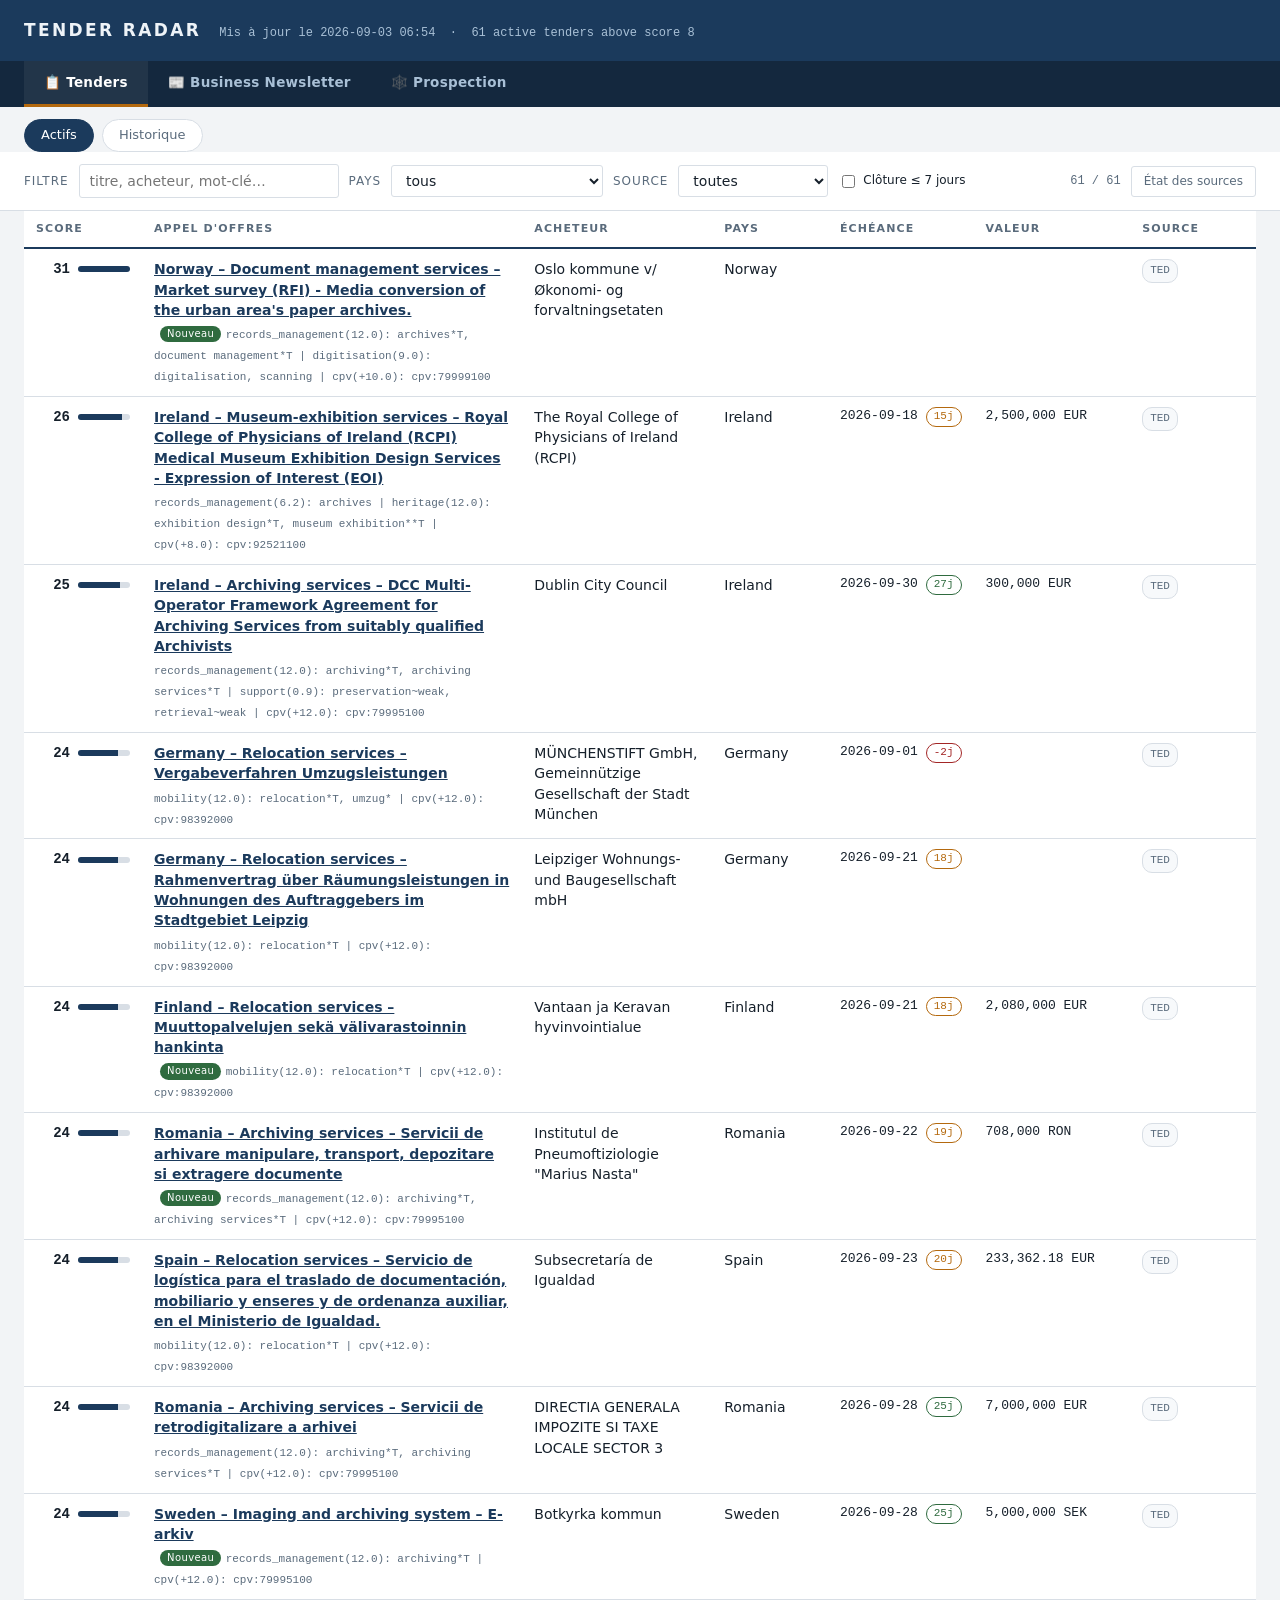
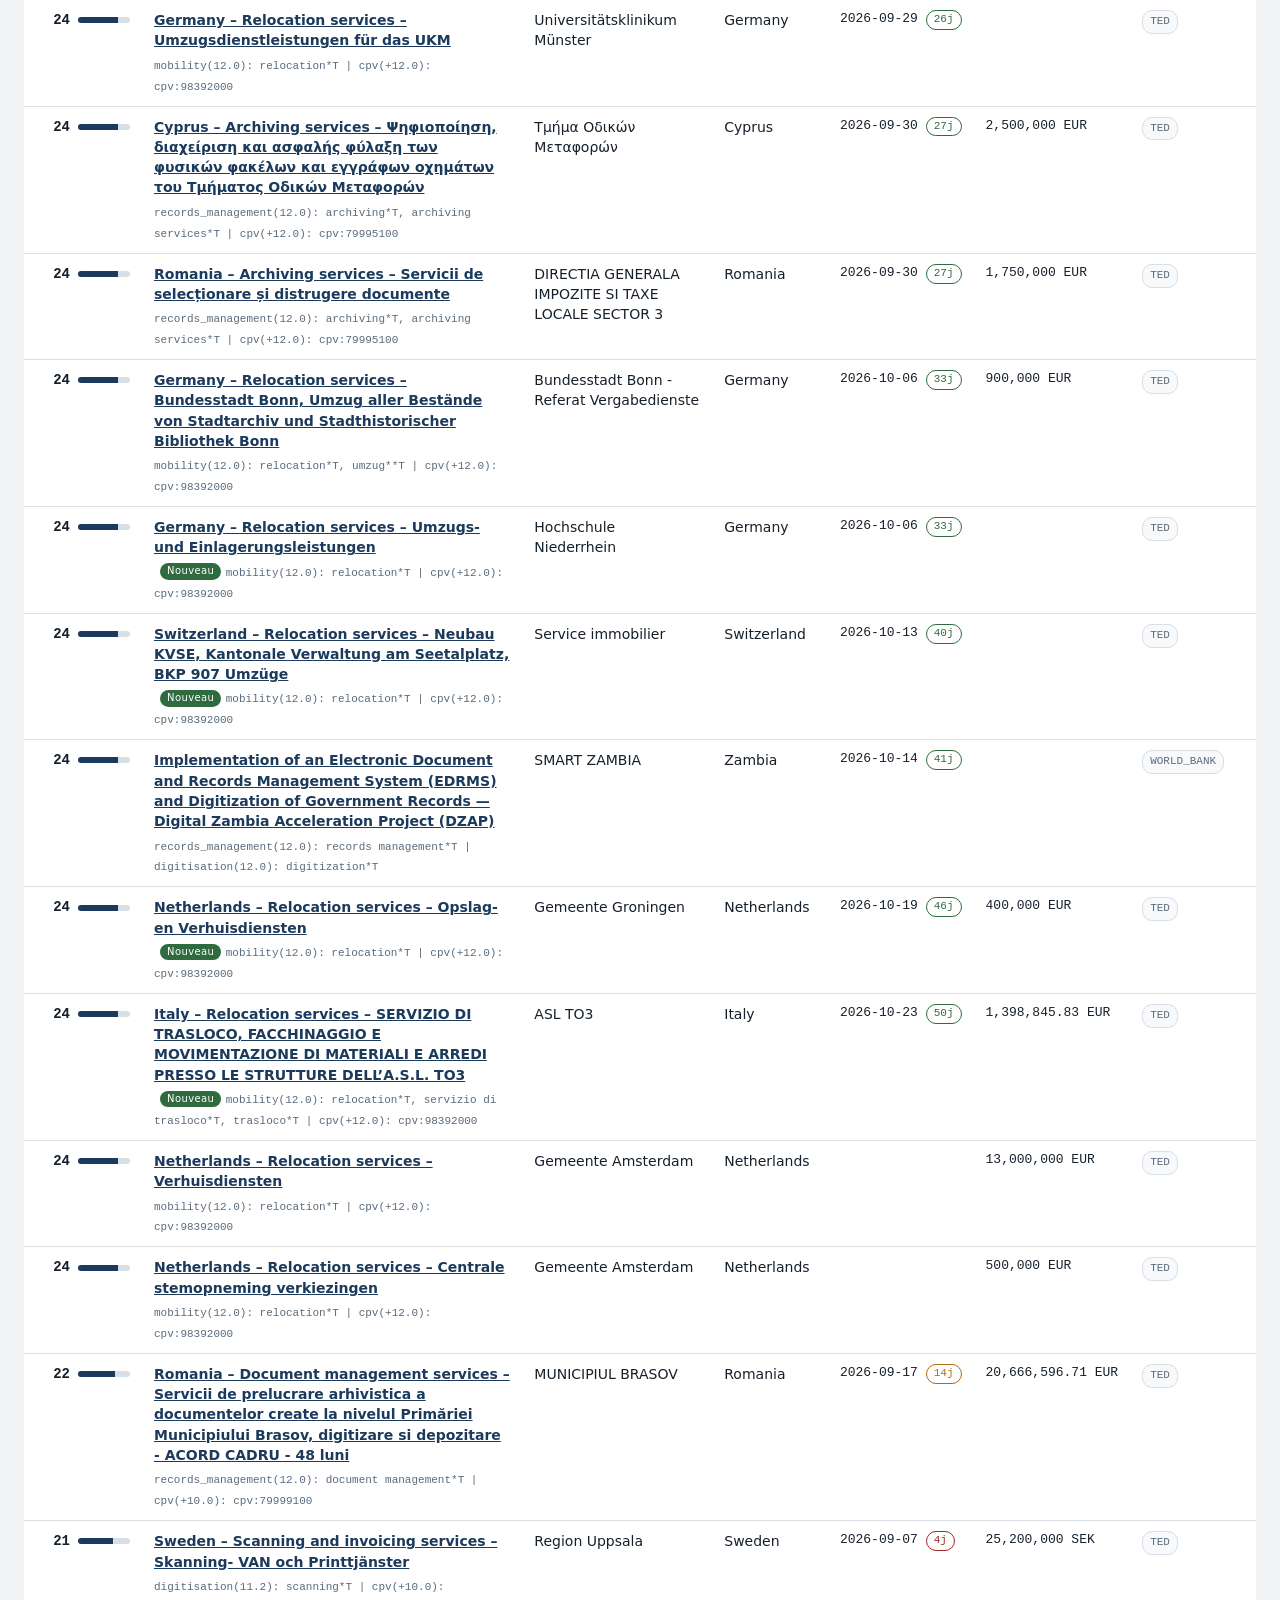
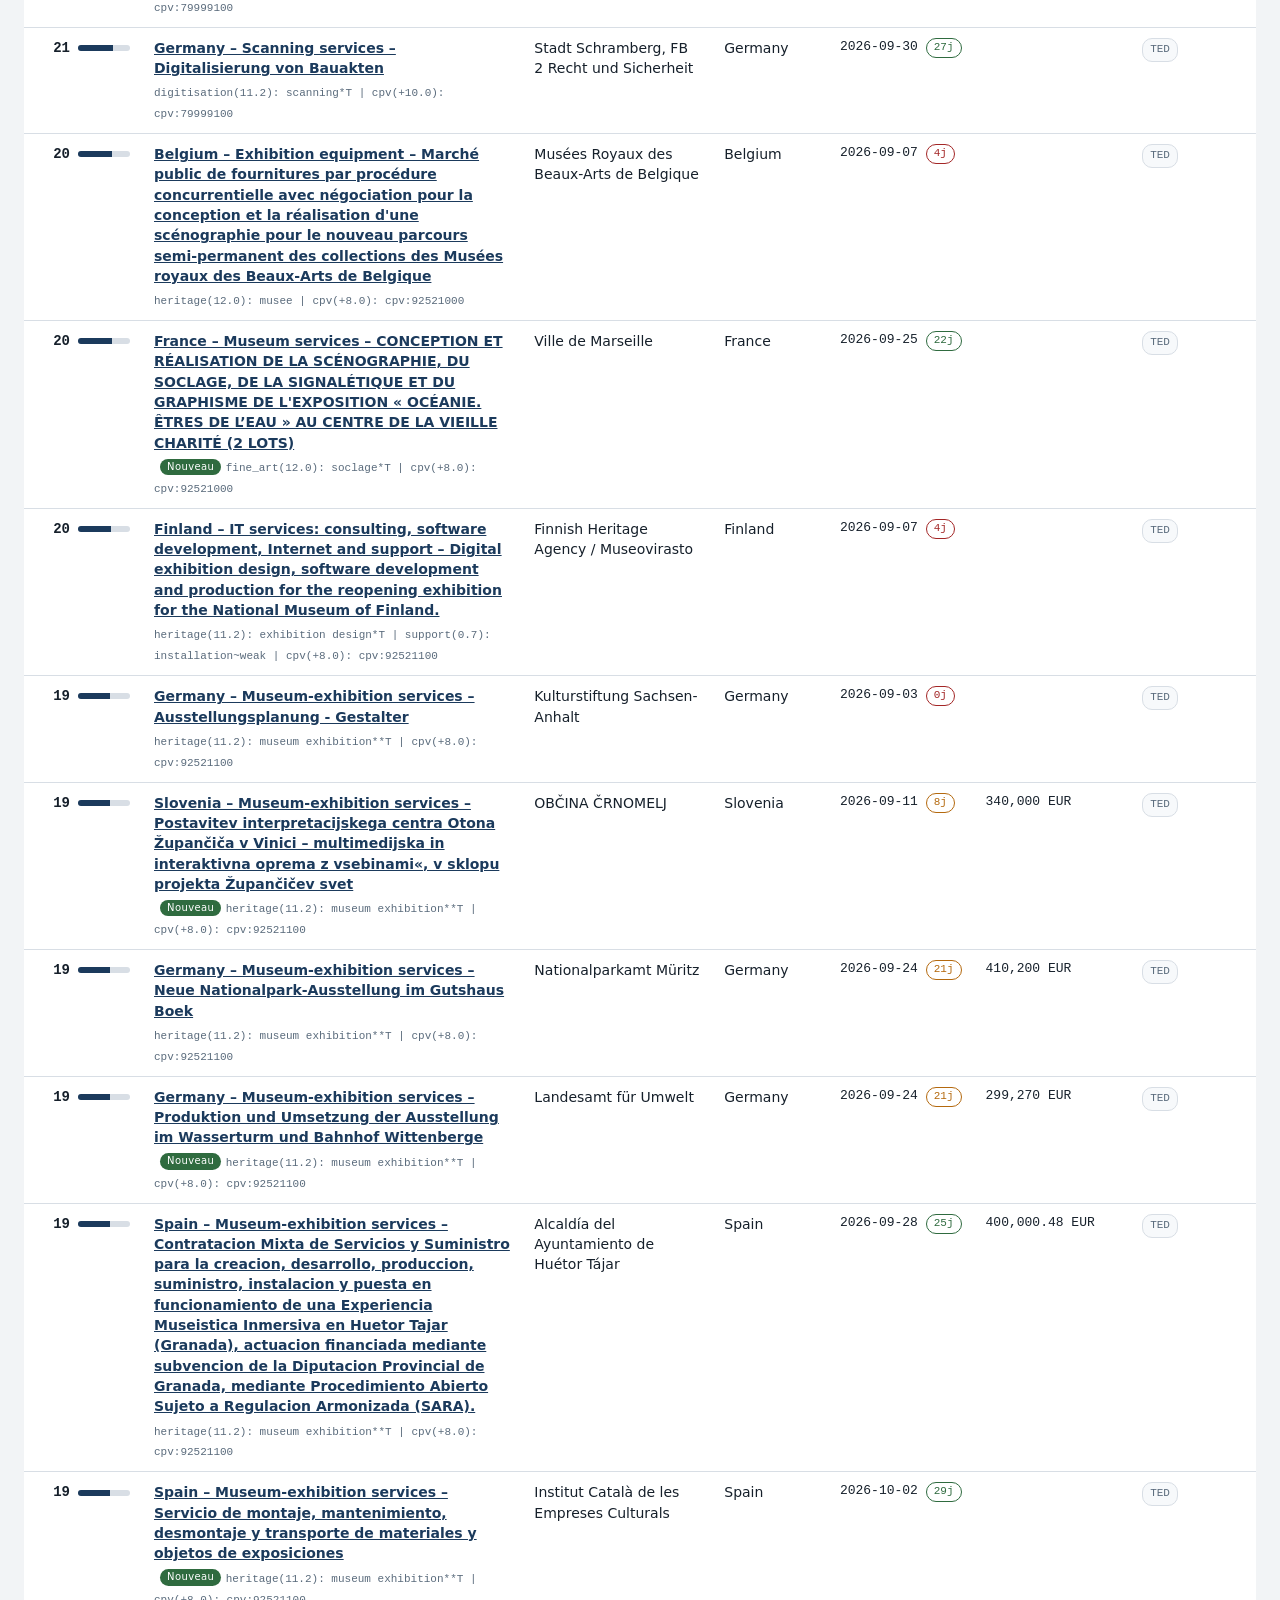
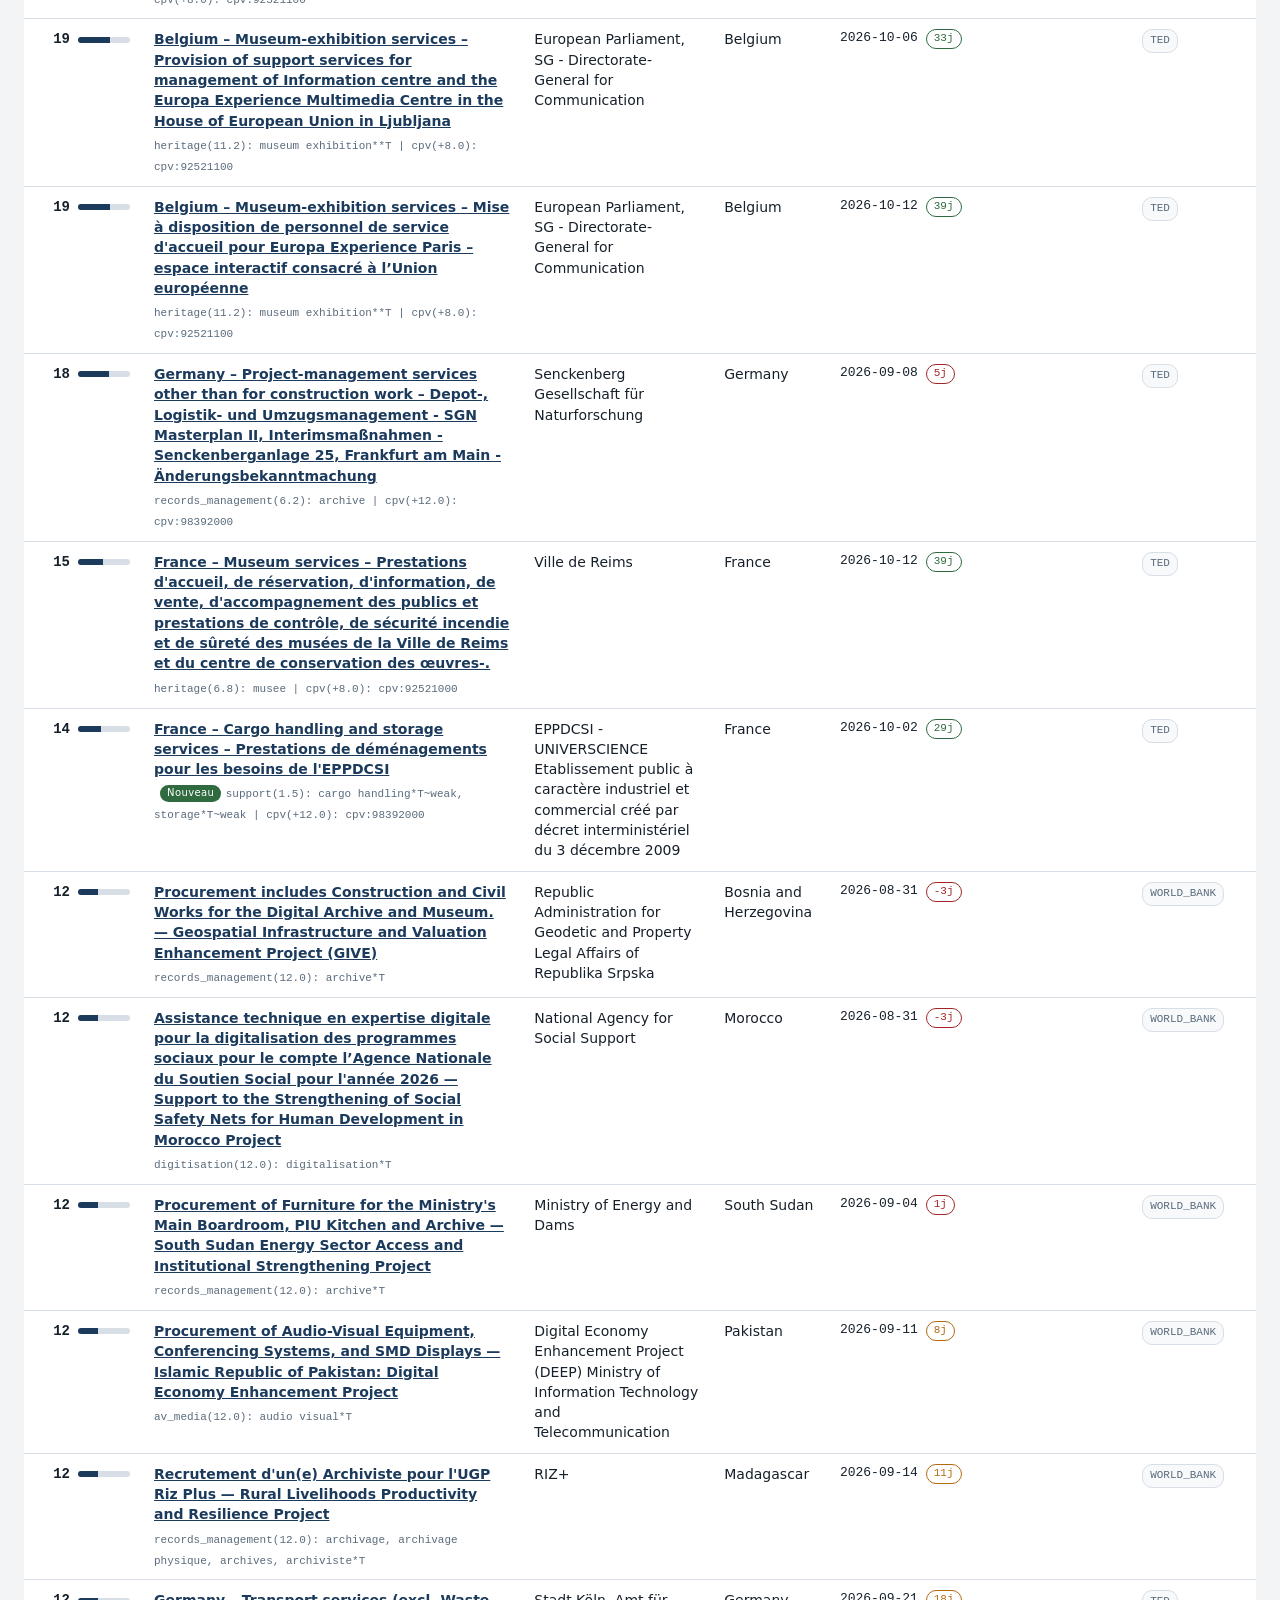
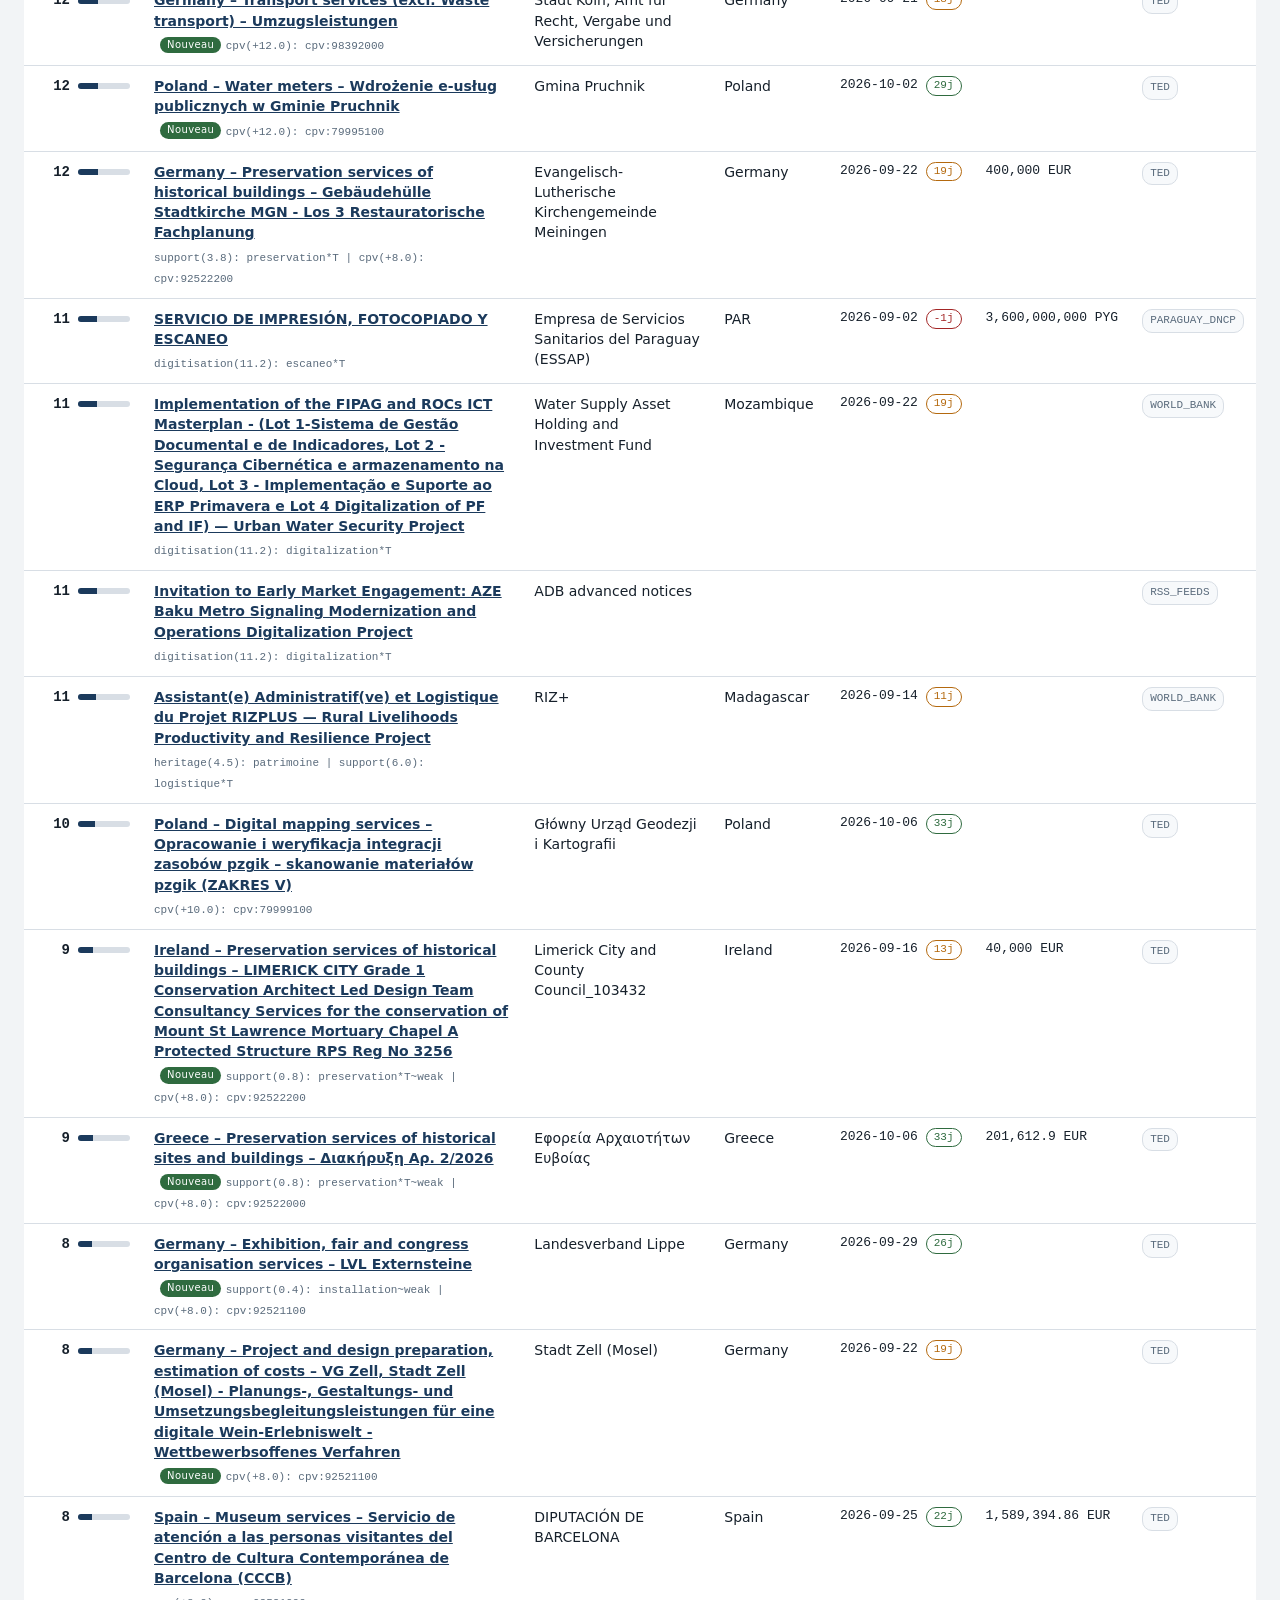
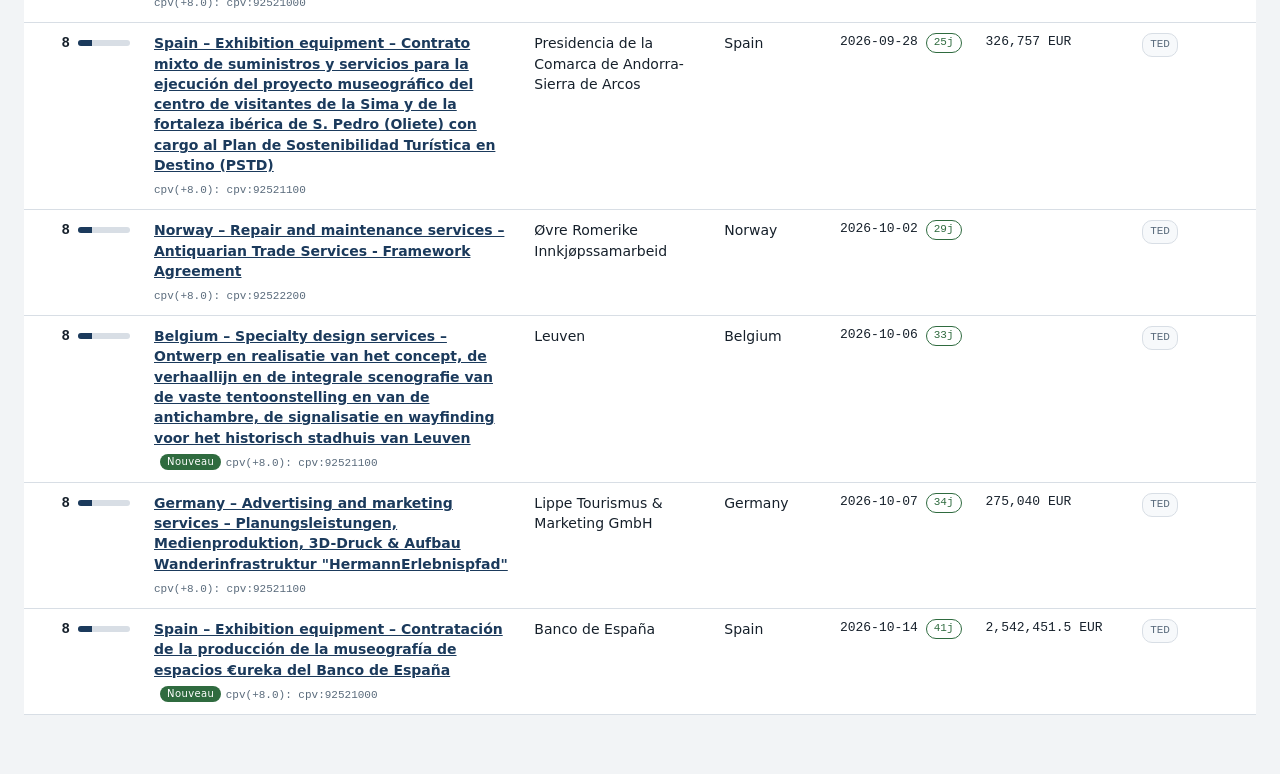
==== site/index.html @ 03d63551 "Ajout" ====
<!doctype html>
<html lang="fr">
<head>
<meta charset="utf-8">
<meta name="viewport" content="width=device-width, initial-scale=1">
<title>Tender Radar</title>
<link rel="stylesheet" href="style.css">
</head>
<body>
<header>
  <h1>Tender Radar</h1>
  <span class="meta">Mis à jour le <span id="generated"></span> &nbsp;·&nbsp; <span id="scope"></span></span>
</header>
<nav class="site-tabs">
  <a href="index.html" class="active">📋 Tenders</a>
  <a href="newsletter.html">📰 Business Newsletter</a>
  <a href="prospection.html">🕸️ Prospection</a>
</nav>

<nav class="sub-tabs">
  <button id="subtab-active" class="on" onclick="showSubtab('active')">Actifs</button>
  <button id="subtab-history" onclick="showSubtab('history')">Historique</button>
</nav>

<div id="renewal-alert" class="renewal-alert" style="display:none"></div>

<div id="active-toolbar" class="toolbar">
  <label for="q">Filtre</label>
  <input id="q" type="search" placeholder="titre, acheteur, mot-clé…" autocomplete="off">
  <label for="country">Pays</label>
  <select id="country"><option value="">tous</option></select>
  <label for="src">Source</label>
  <select id="src"><option value="">toutes</option></select>
  <label class="check"><input type="checkbox" id="urgent-only"> Clôture ≤ 7 jours</label>
  <span class="count" id="count"></span>
  <button id="health-toggle" type="button">État des sources</button>
</div>

<div id="health-panel" class="health-panel" style="display:none">
  <table>
    <thead><tr><th>Source</th><th>Dernier passage</th><th>Statut</th><th>AO actifs</th></tr></thead>
    <tbody id="health-tbody"></tbody>
  </table>
</div>

<main id="view-active">
  <table>
    <thead>
      <tr>
        <th data-key="score">Score</th>
        <th data-key="title">Appel d'offres</th>
        <th data-key="buyer" class="hide-sm">Acheteur</th>
        <th data-key="country_name">Pays</th>
        <th data-key="deadline">Échéance</th>
        <th data-key="value" class="hide-sm">Valeur</th>
        <th data-key="source" class="hide-sm">Source</th>
      </tr>
    </thead>
    <tbody id="tbody"></tbody>
  </table>
  <p class="empty" id="empty" style="display:none">Aucun appel d'offres pour ce filtre.</p>
</main>

<main id="view-history" style="display:none">
  <p class="nl-sub" style="padding:14px 24px 0">Appels d'offres dont la date limite est passée. La section
  "renouvellement à prévoir" ci-dessus liste ceux dont la durée de contrat annoncée se termine dans les
  6 prochains mois — le marché reviendra probablement en jeu à ce moment-là.</p>
  <table>
    <thead>
      <tr>
        <th>Score</th>
        <th>Appel d'offres</th>
        <th>Acheteur</th>
        <th>Pays</th>
        <th>Échéance dépassée le</th>
        <th>Fin de contrat estimée</th>
        <th>Source</th>
      </tr>
    </thead>
    <tbody id="history-tbody"></tbody>
  </table>
  <p class="empty" id="history-empty" style="display:none">Aucun historique pour l'instant.</p>
</main>

<footer>
  Généré automatiquement chaque jour par le pipeline tender-radar. Filtrez par pays
  ci-dessus, ou cliquez sur l'entête d'une colonne pour trier. Aucun compte requis —
  le lien de cette page suffit.
</footer>

<script src="app.js"></script>
</body>
</html>
---- site/style.css ----
:root {
  --paper: #f2f4f6;
  --card: #ffffff;
  --ink: #16202b;
  --ink-soft: #5a6b7c;
  --rule: #d8dee5;
  --navy: #1b3a5c;
  --amber: #b4690e;
  --red: #a32626;
  --green: #2f6b3f;
  --mono: ui-monospace, "SF Mono", "Cascadia Mono", Menlo, Consolas, monospace;
  --sans: ui-sans-serif, system-ui, "Segoe UI", Inter, Helvetica, Arial, sans-serif;
}
* { box-sizing: border-box; }
body {
  margin: 0; background: var(--paper); color: var(--ink);
  font-family: var(--sans); font-size: 14px; line-height: 1.45;
}
header {
  background: var(--navy); color: #eef3f8; padding: 18px 24px;
  display: flex; flex-wrap: wrap; gap: 18px; align-items: baseline;
}
header h1 { margin: 0; font-size: 17px; letter-spacing: .14em; text-transform: uppercase; font-weight: 600; }
header .meta { font-family: var(--mono); font-size: 12px; color: #a9c0d6; }

nav.site-tabs {
  display: flex; gap: 0; background: #14283e; padding: 0 24px;
}
nav.site-tabs a {
  color: #a9c0d6; text-decoration: none; font-size: 13.5px; font-weight: 600;
  padding: 12px 20px; border-bottom: 3px solid transparent; letter-spacing: .02em;
}
nav.site-tabs a:hover { color: #fff; background: rgba(255,255,255,.04); }
nav.site-tabs a.active { color: #fff; border-bottom-color: var(--amber); background: rgba(255,255,255,.06); }

nav.sub-tabs { display: flex; gap: 8px; padding: 12px 24px 0; background: var(--paper); }
nav.sub-tabs button {
  font: inherit; font-size: 13px; padding: 6px 16px; border-radius: 20px;
  border: 1px solid var(--rule); background: #fff; color: var(--ink-soft); cursor: pointer;
}
nav.sub-tabs button.on { background: var(--navy); border-color: var(--navy); color: #fff; }

.renewal-alert {
  margin: 12px 24px 0; padding: 12px 16px; border-left: 3px solid var(--amber);
  background: #fbf3e7; border-radius: 4px; font-size: 13px; color: var(--ink);
}
.renewal-alert ul { margin: 8px 0 0 18px; }
.renewal-alert li { margin-bottom: 3px; }

nav.branches { display: none; }

.toolbar {
  display: flex; flex-wrap: wrap; gap: 10px; align-items: center;
  padding: 12px 24px; background: var(--card); border-bottom: 1px solid var(--rule);
  position: sticky; top: 0; z-index: 5;
}
.toolbar input, .toolbar select {
  font: inherit; padding: 6px 10px; border: 1px solid var(--rule);
  border-radius: 3px; background: #fff; color: var(--ink);
}
.toolbar input[type=search] { min-width: 260px; }
.toolbar label { font-size: 12px; color: var(--ink-soft); text-transform: uppercase; letter-spacing: .08em; }
.count { margin-left: auto; font-family: var(--mono); font-size: 12px; color: var(--ink-soft); }

.toolbar label.check { display: flex; align-items: center; gap: 5px; cursor: pointer; text-transform: none; letter-spacing: normal; color: var(--ink); }
#health-toggle {
  font: inherit; font-size: 12px; padding: 6px 12px; border: 1px solid var(--rule);
  border-radius: 3px; background: #fff; color: var(--ink-soft); cursor: pointer;
}
#health-toggle:hover { background: #f7f9fb; }
.health-panel { padding: 0 24px 12px; background: var(--card); border-bottom: 1px solid var(--rule); }
.health-panel table { font-size: 12px; }
.health-panel th { position: static; }
.new-badge {
  display: inline-block; margin-left: 6px; padding: 1px 7px; border-radius: 9px;
  background: var(--green); color: #fff; font-size: 10px; font-family: var(--sans);
  letter-spacing: .04em; vertical-align: middle;
}
main { padding: 0 24px 48px; }
table { width: 100%; border-collapse: collapse; background: var(--card); }
thead th {
  text-align: left; font-size: 11px; letter-spacing: .1em; text-transform: uppercase;
  color: var(--ink-soft); font-weight: 600; padding: 10px 12px;
  border-bottom: 2px solid var(--navy); position: sticky; top: 53px; background: var(--card);
  cursor: pointer; white-space: nowrap;
}
tbody td { padding: 10px 12px; border-bottom: 1px solid var(--rule); vertical-align: top; }
tbody tr:hover { background: #f7f9fb; }
td.num, td.date { font-family: var(--mono); font-size: 13px; white-space: nowrap; }
a { color: var(--navy); }
.title { font-weight: 600; display: block; margin-bottom: 3px; }
.why { font-family: var(--mono); font-size: 11px; color: var(--ink-soft); }
.score { display: flex; align-items: center; gap: 8px; }
.score b { font-family: var(--mono); font-size: 14px; width: 34px; text-align: right; }
.bar { width: 52px; height: 6px; background: var(--rule); border-radius: 3px; overflow: hidden; }
.bar i { display: block; height: 100%; background: var(--navy); }
.chip {
  display: inline-block; padding: 1px 7px; border-radius: 10px; font-size: 11px;
  font-family: var(--mono); border: 1px solid currentColor;
}
.soon { color: var(--red); } .mid { color: var(--amber); } .ok { color: var(--green); }
.src { font-family: var(--mono); font-size: 11px; color: var(--ink-soft); text-transform: uppercase; }
.src-chip { display:inline-block; padding:3px 7px; border:1px solid var(--rule); border-radius:10px; background:#f7f9fb; }
.empty { padding: 60px 24px; text-align: center; color: var(--ink-soft); }
footer { padding: 20px 24px 40px; color: var(--ink-soft); font-size: 12px; }
@media (max-width: 900px) {
  .hide-sm { display: none; }
  .toolbar input[type=search] { min-width: 140px; flex: 1; }
  thead th { position: static; }
}
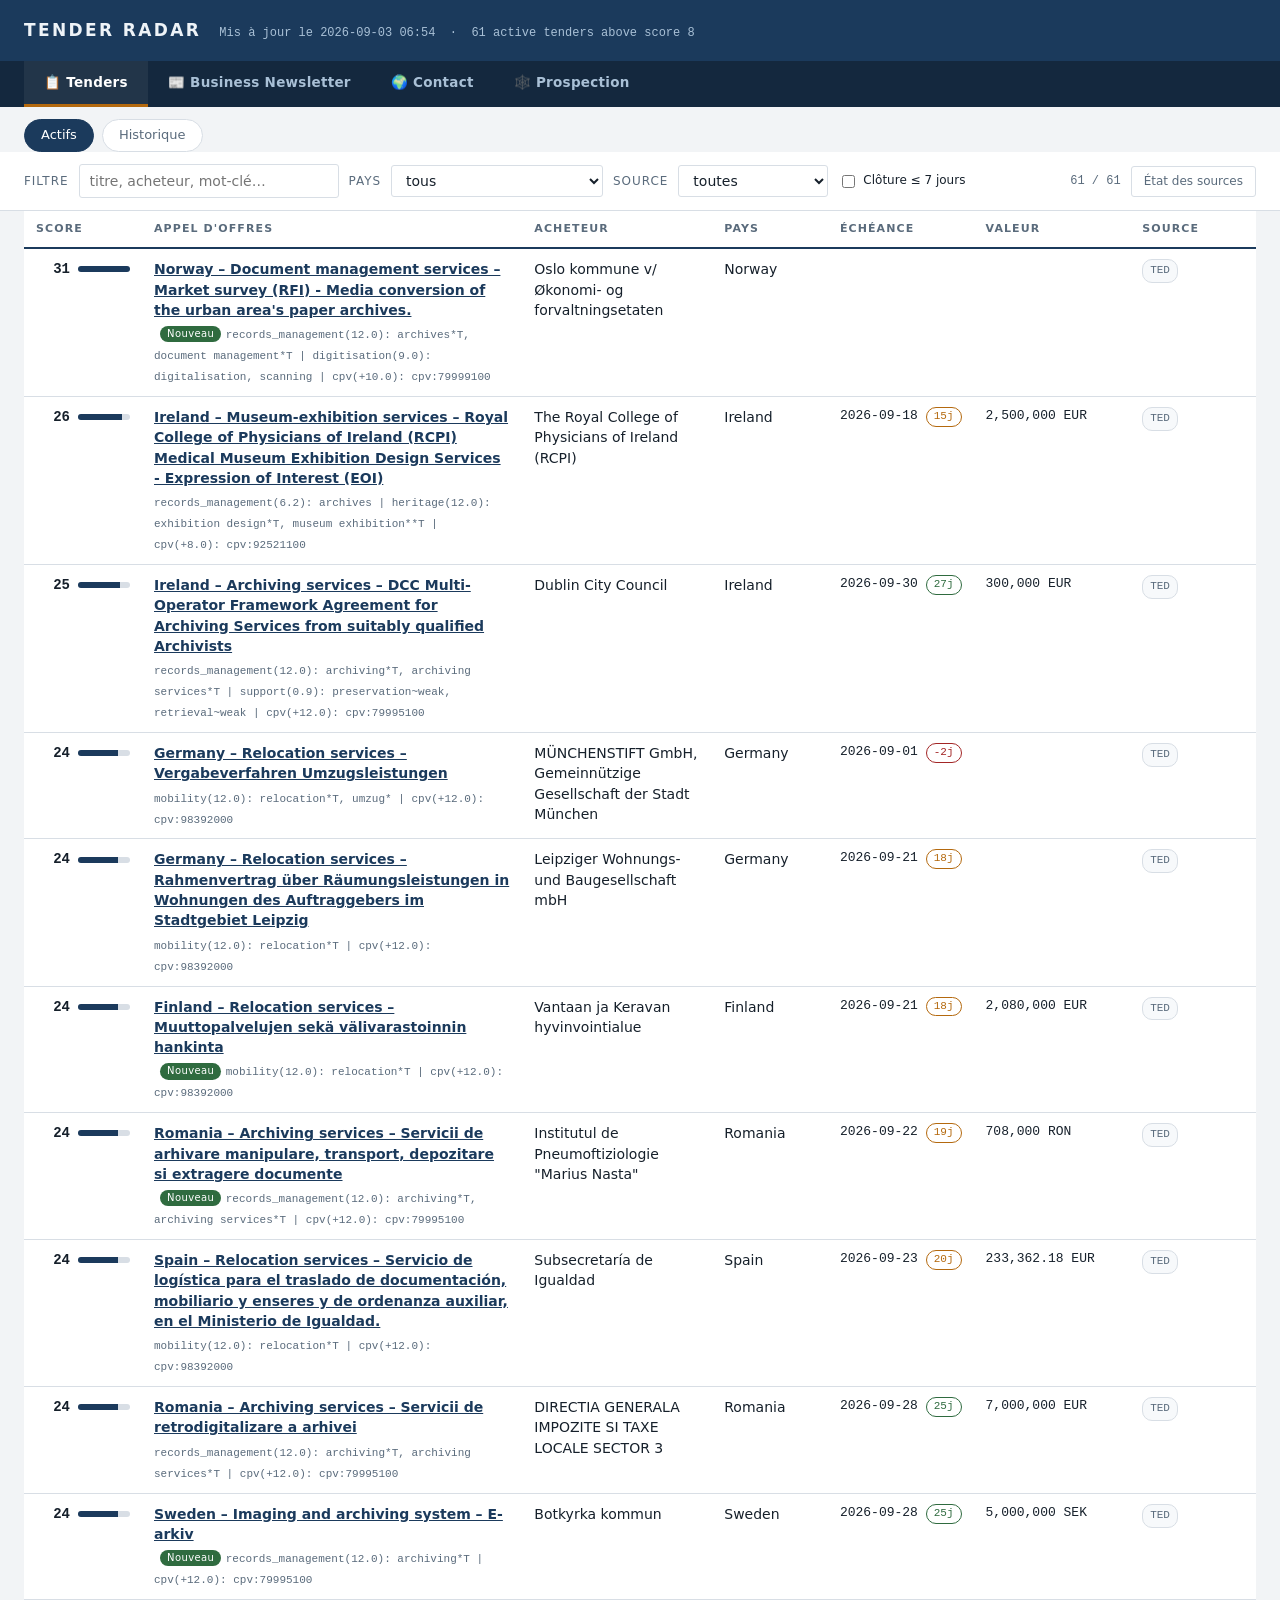
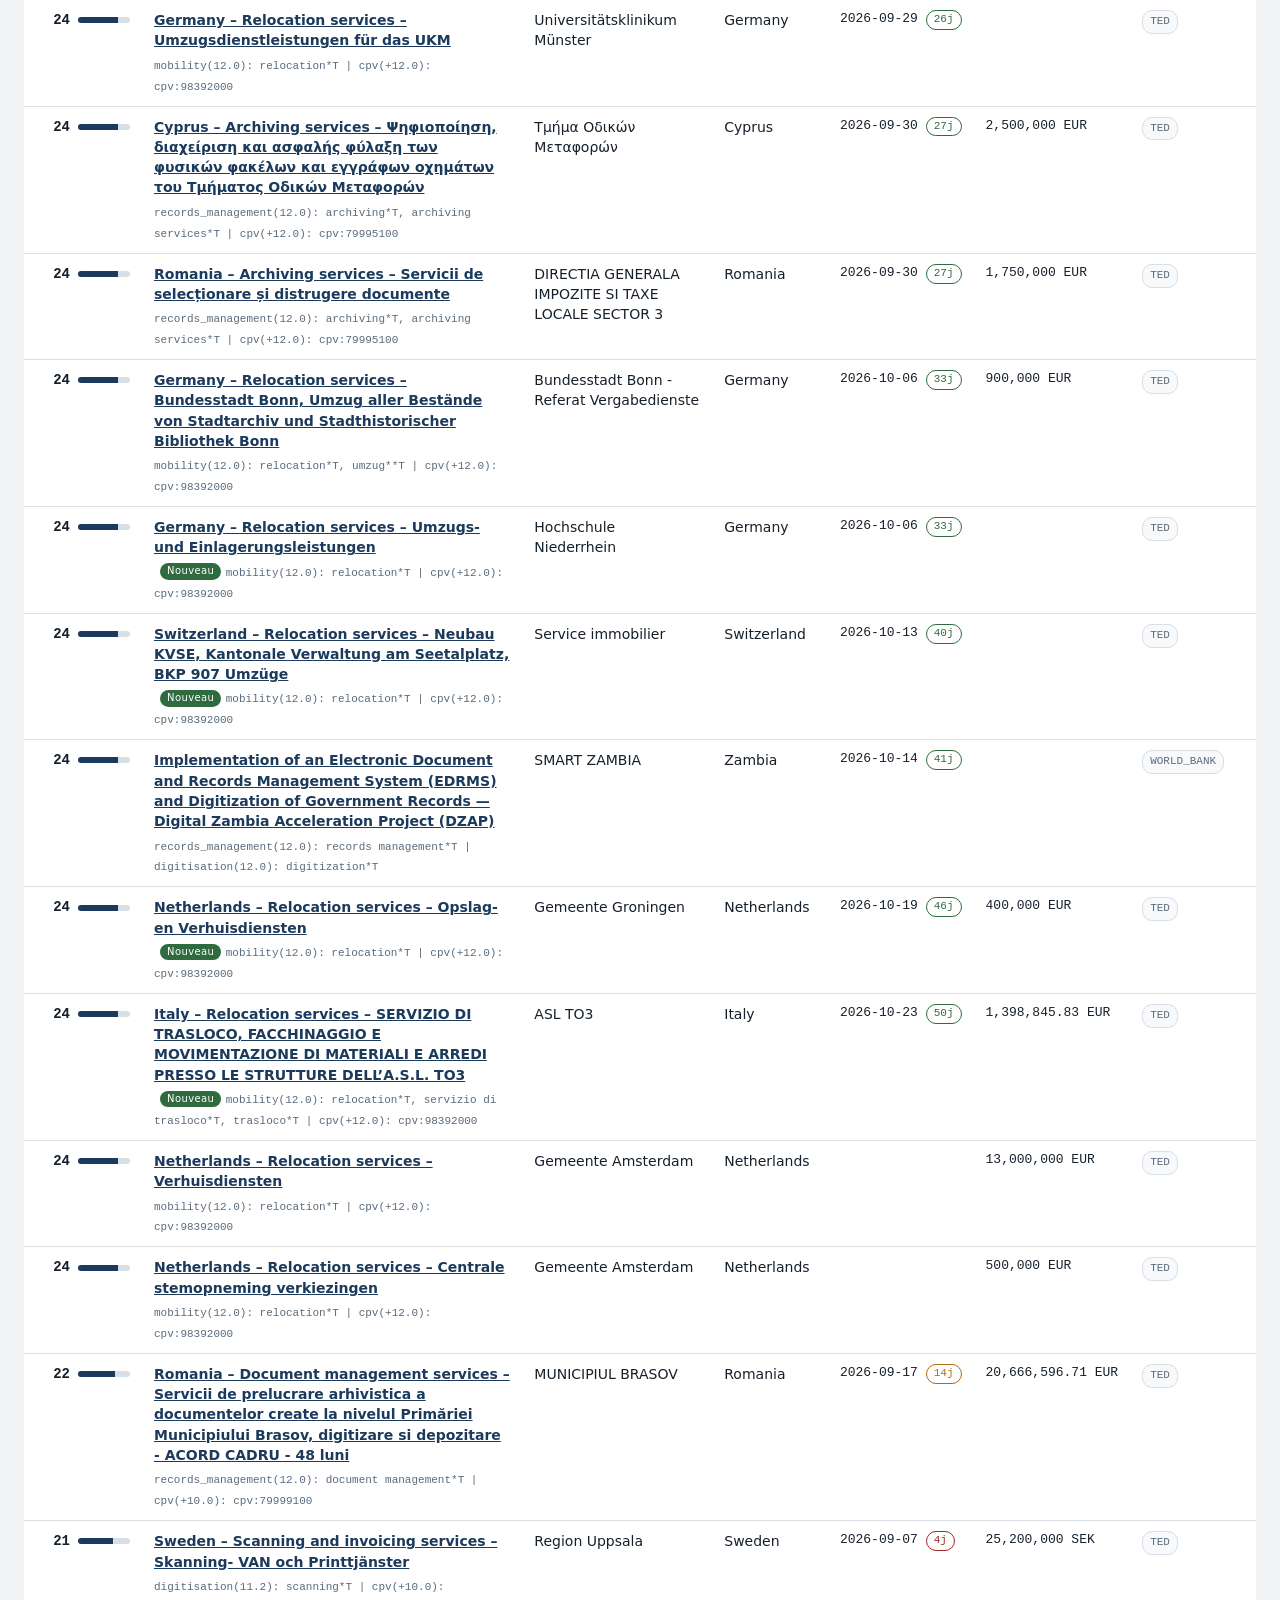
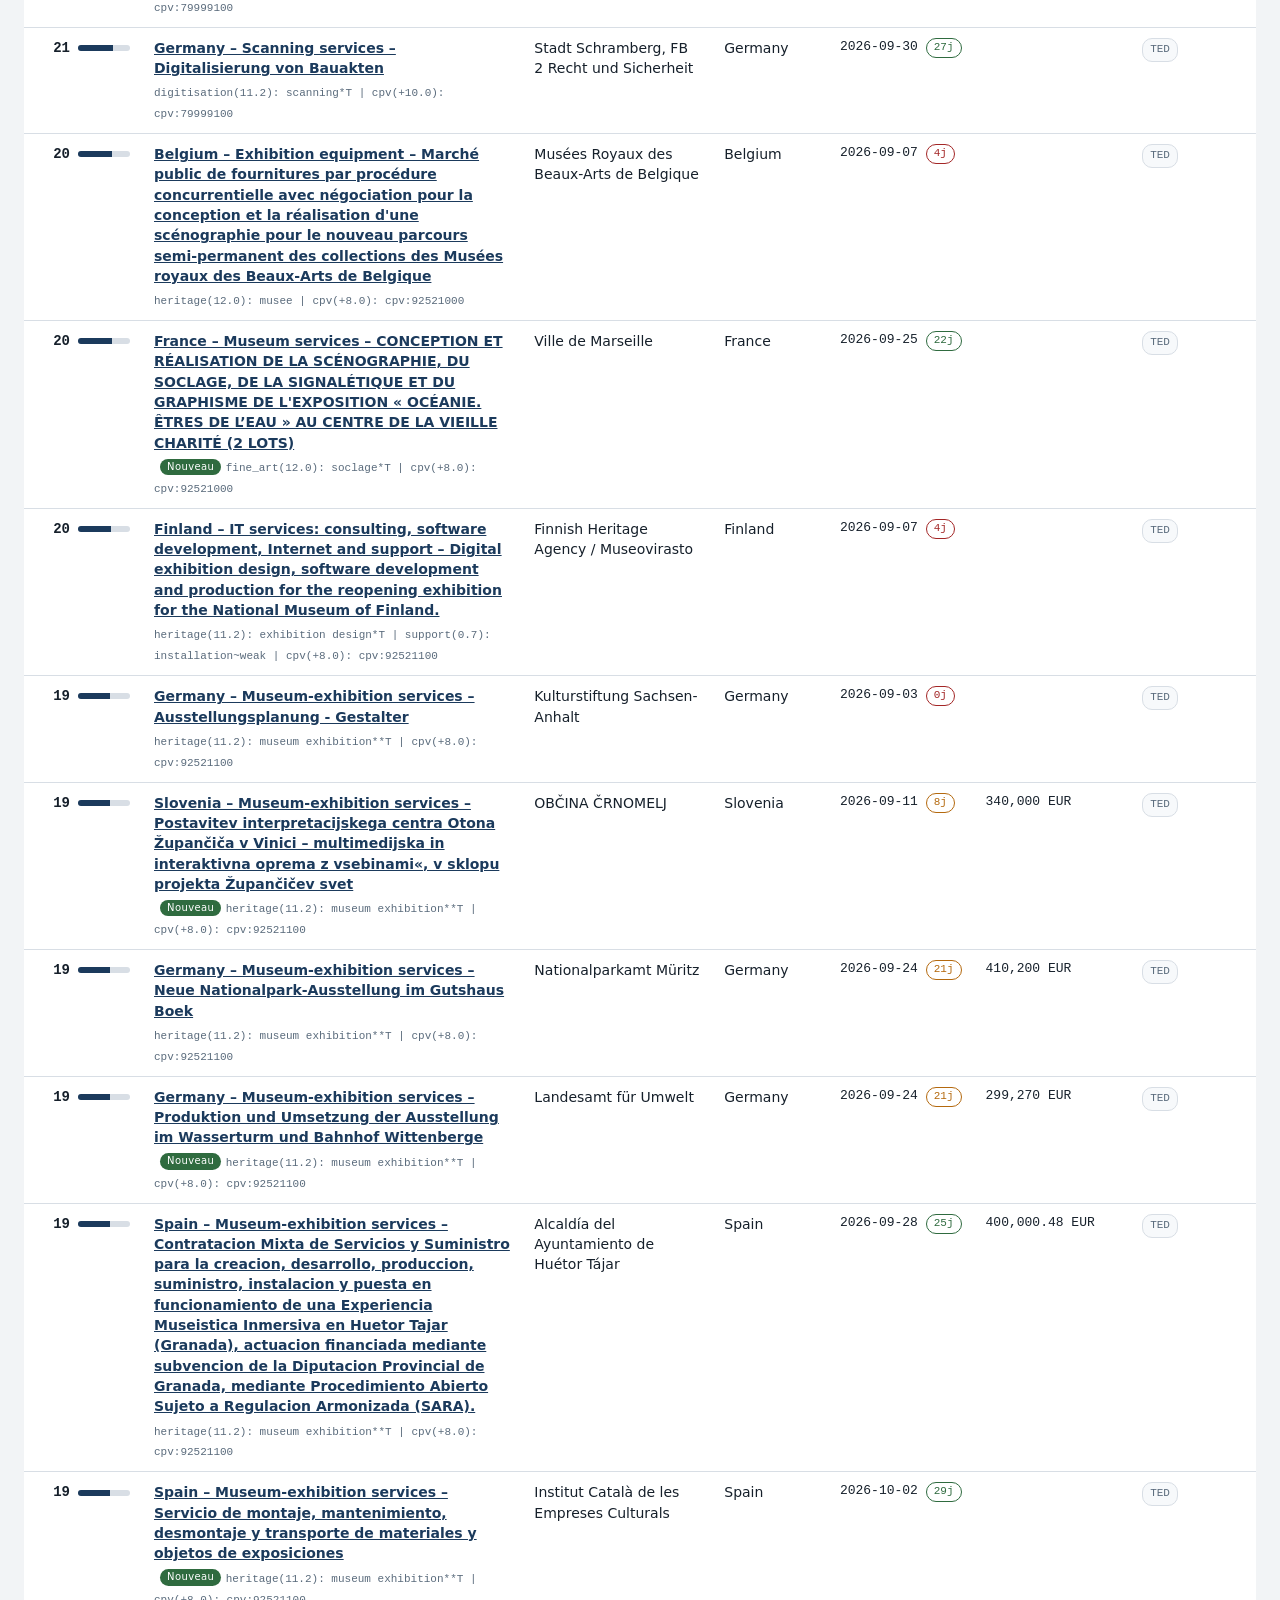
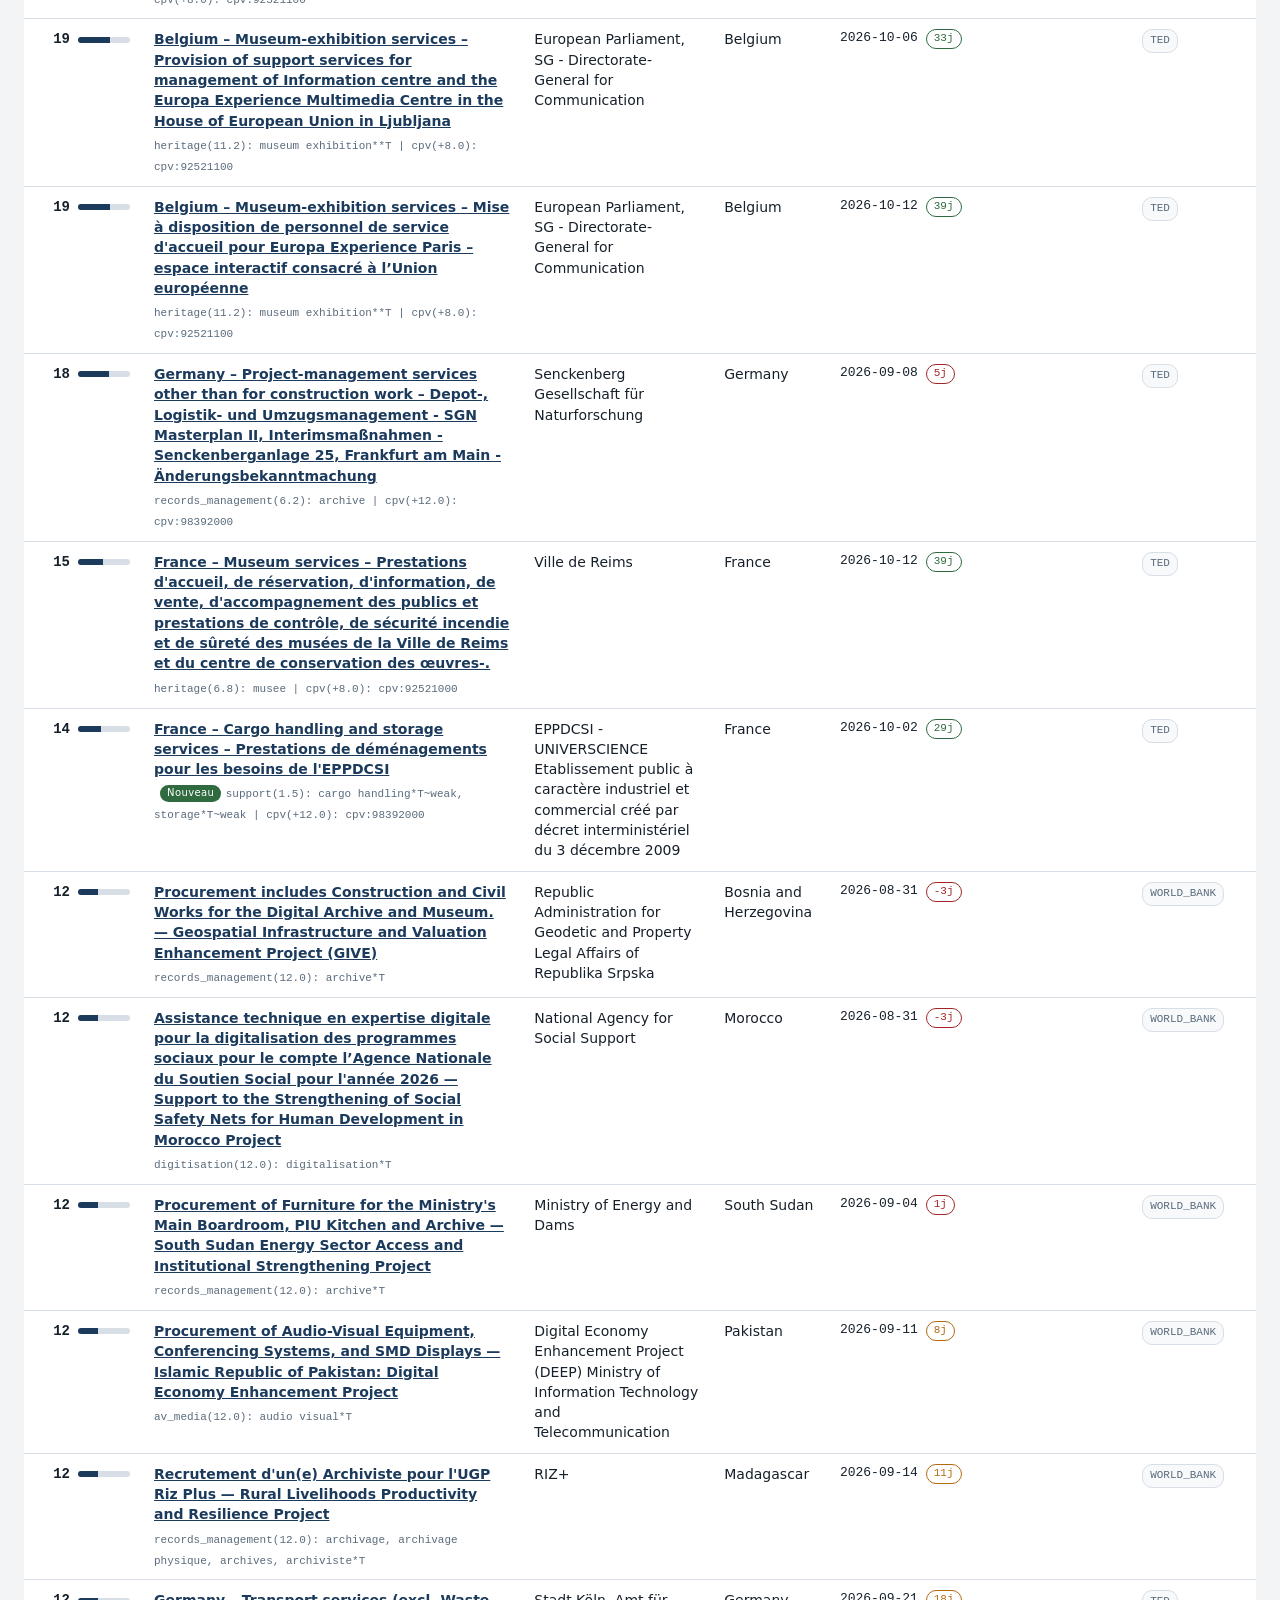
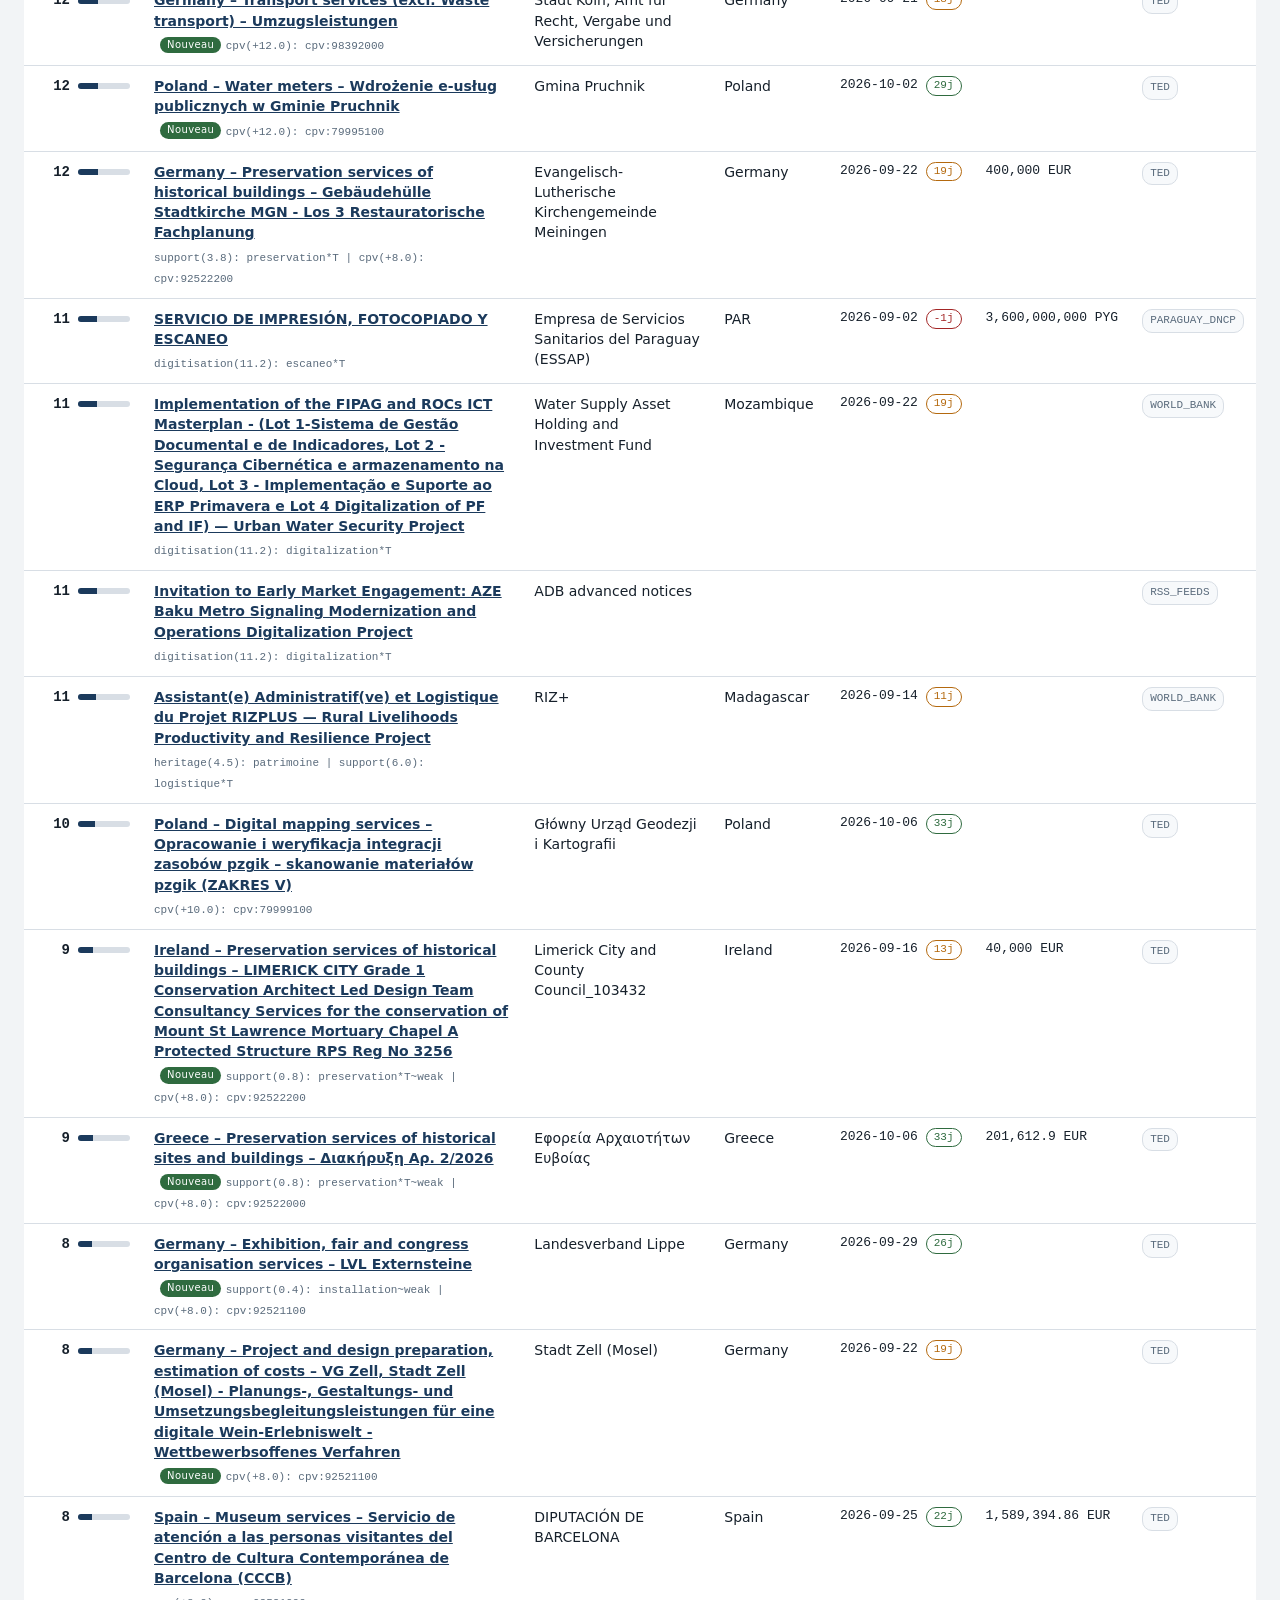
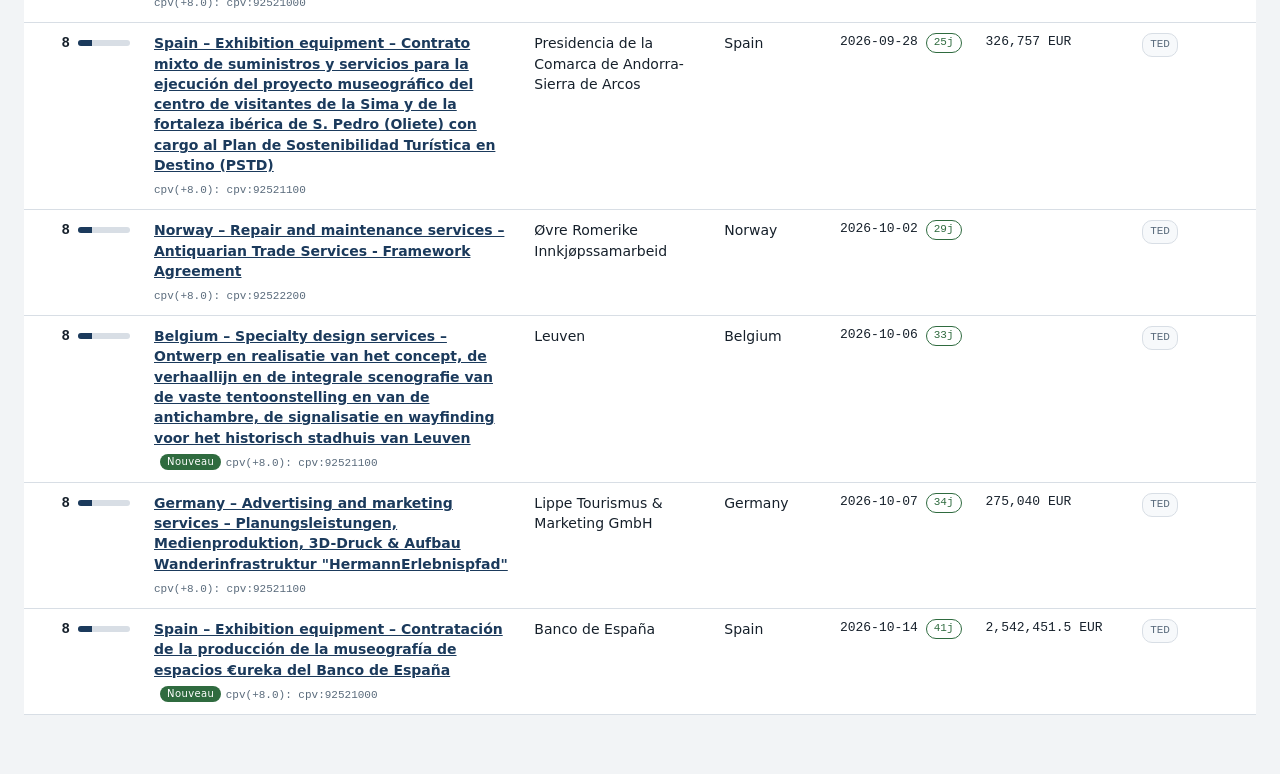
==== commit 5fda4c45: "Ajout" ====
--- a/site/index.html
+++ b/site/index.html
@@ -14,6 +14,7 @@
 <nav class="site-tabs">
   <a href="index.html" class="active">📋 Tenders</a>
   <a href="newsletter.html">📰 Business Newsletter</a>
+  <a href="contact.html">🌍 Contact</a>
   <a href="prospection.html">🕸️ Prospection</a>
 </nav>
 
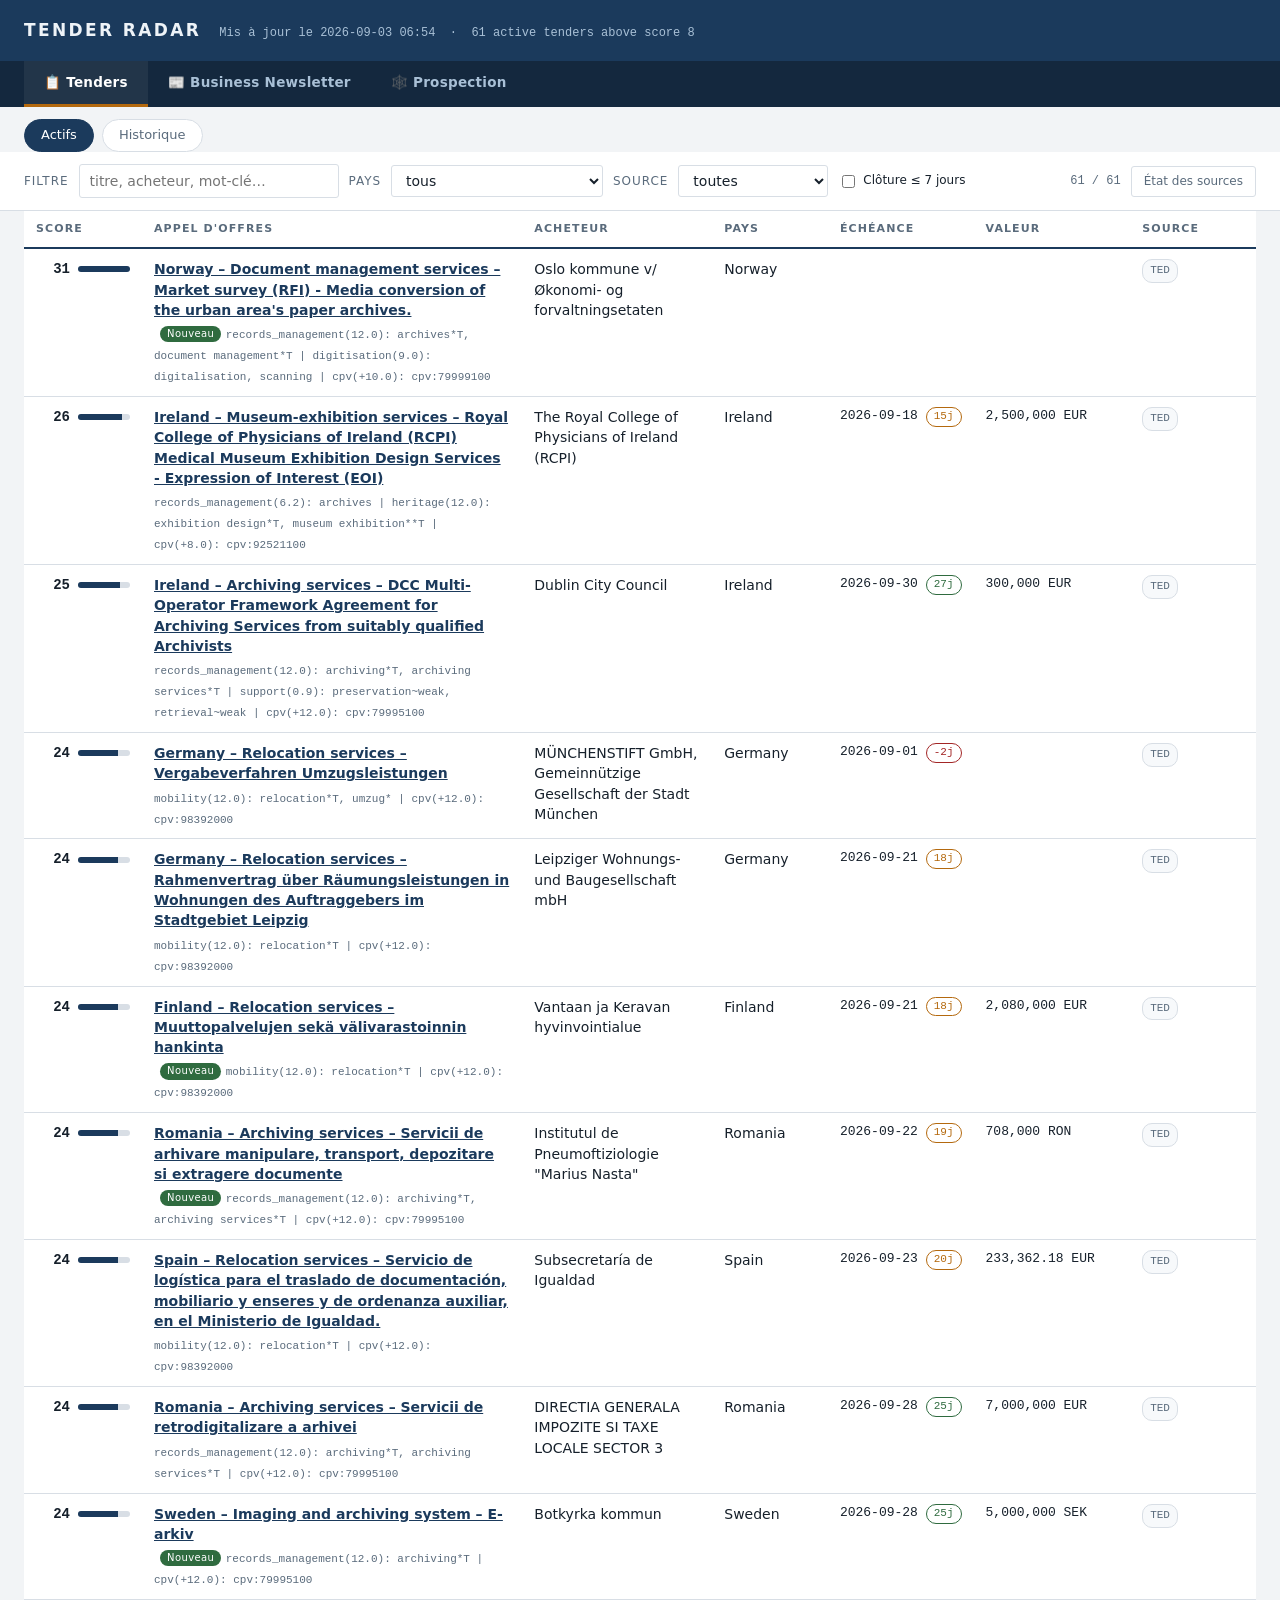
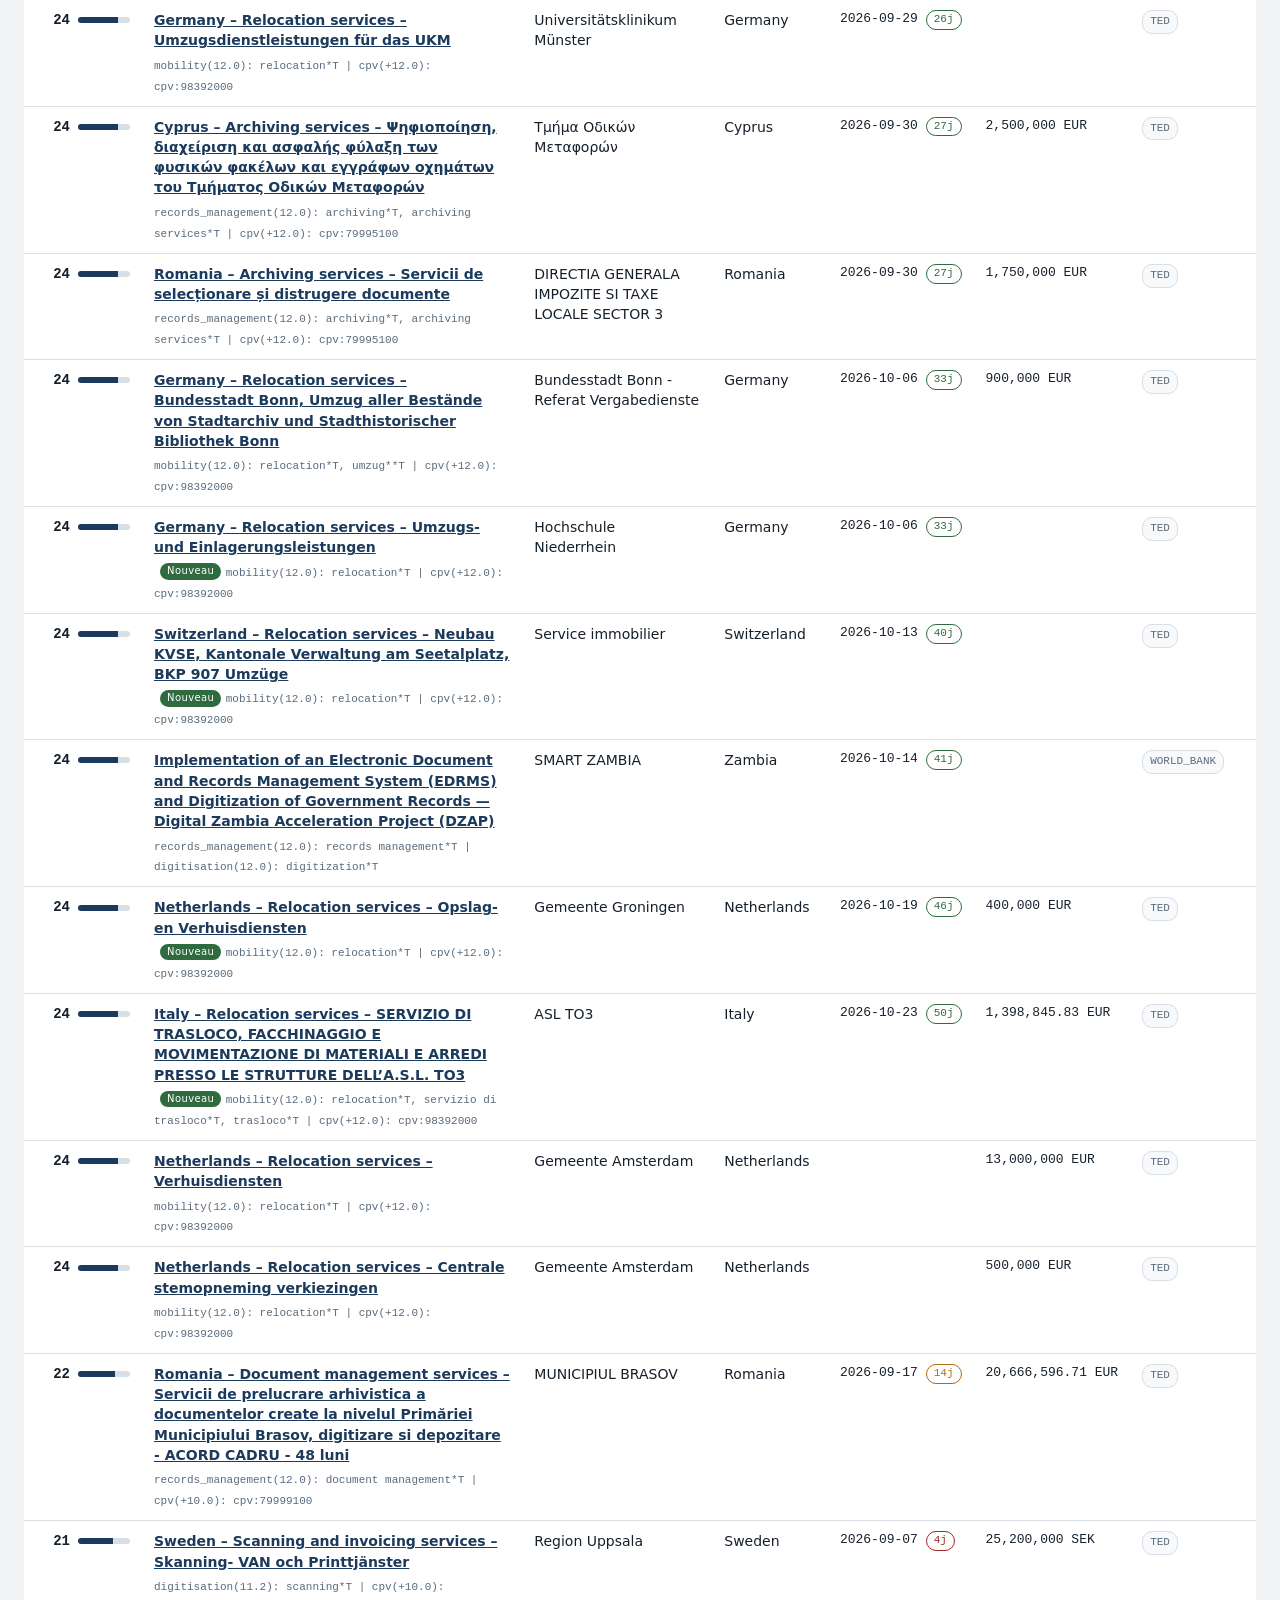
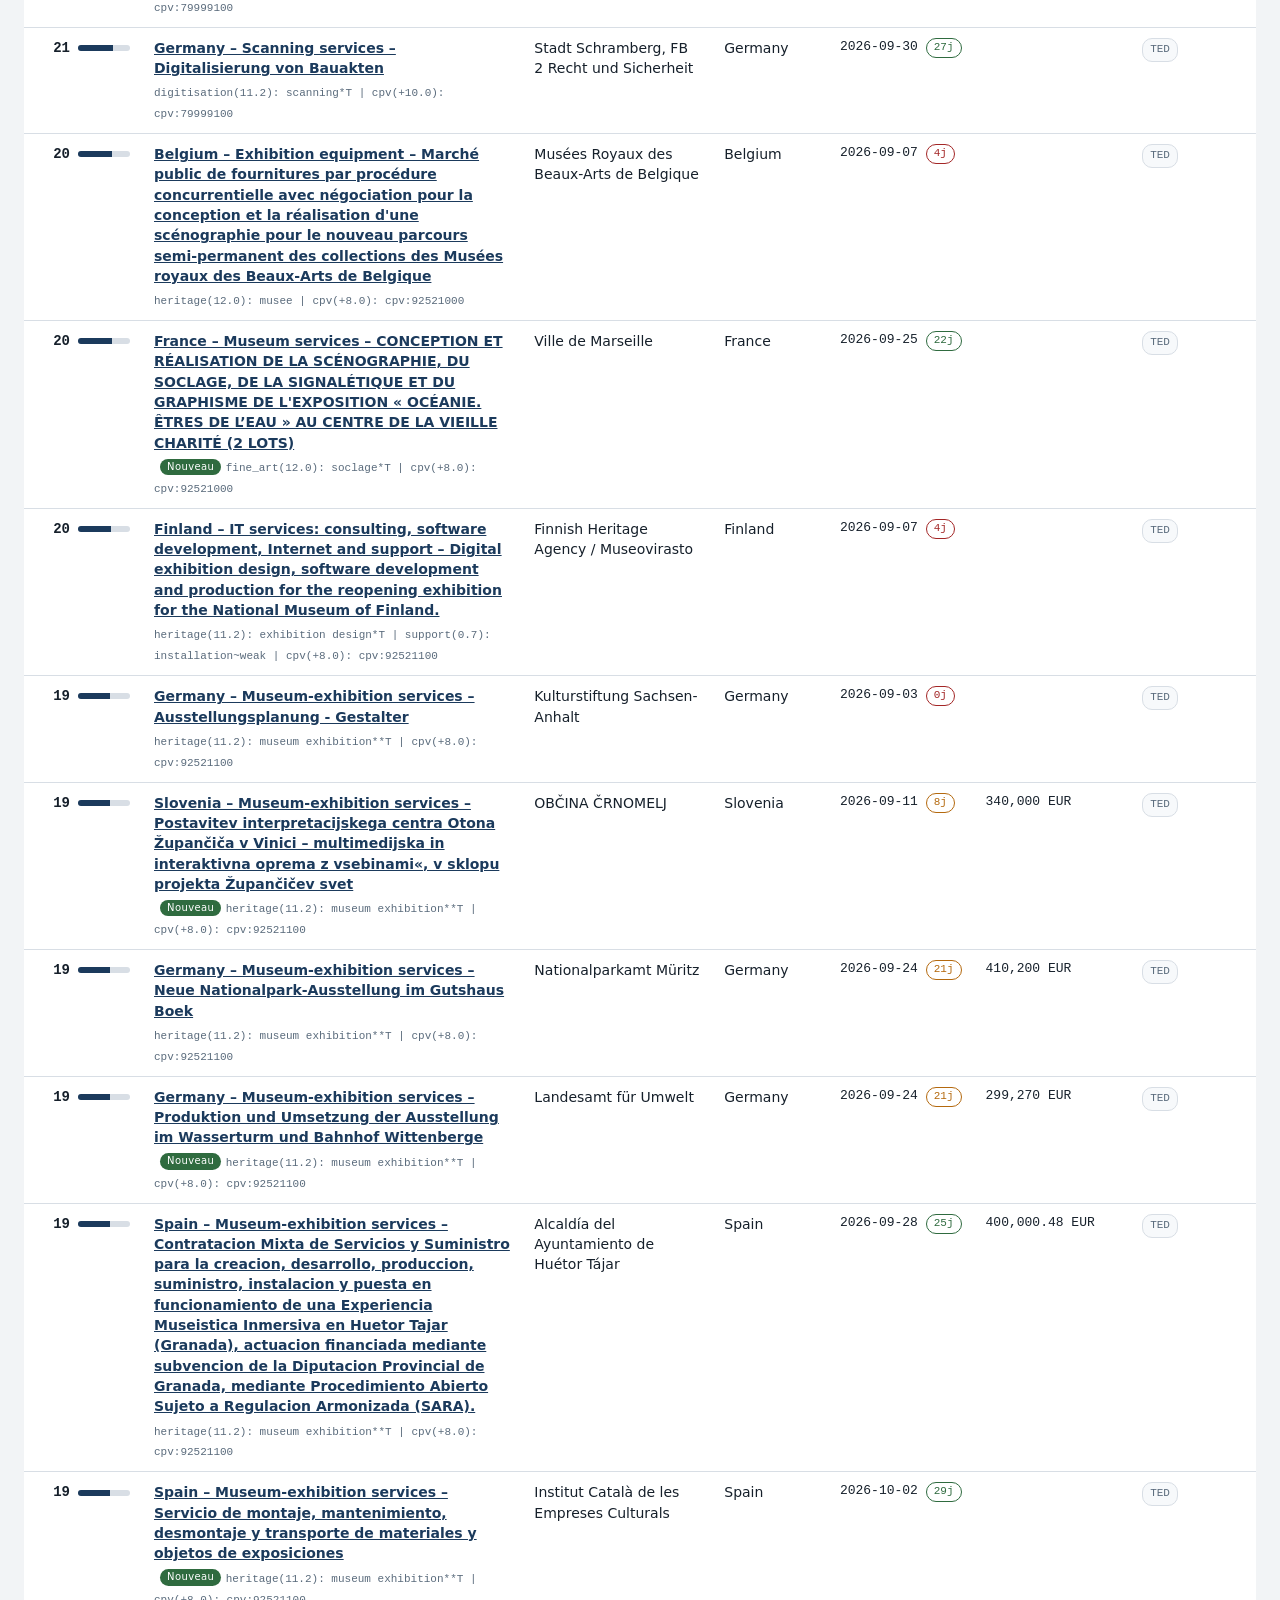
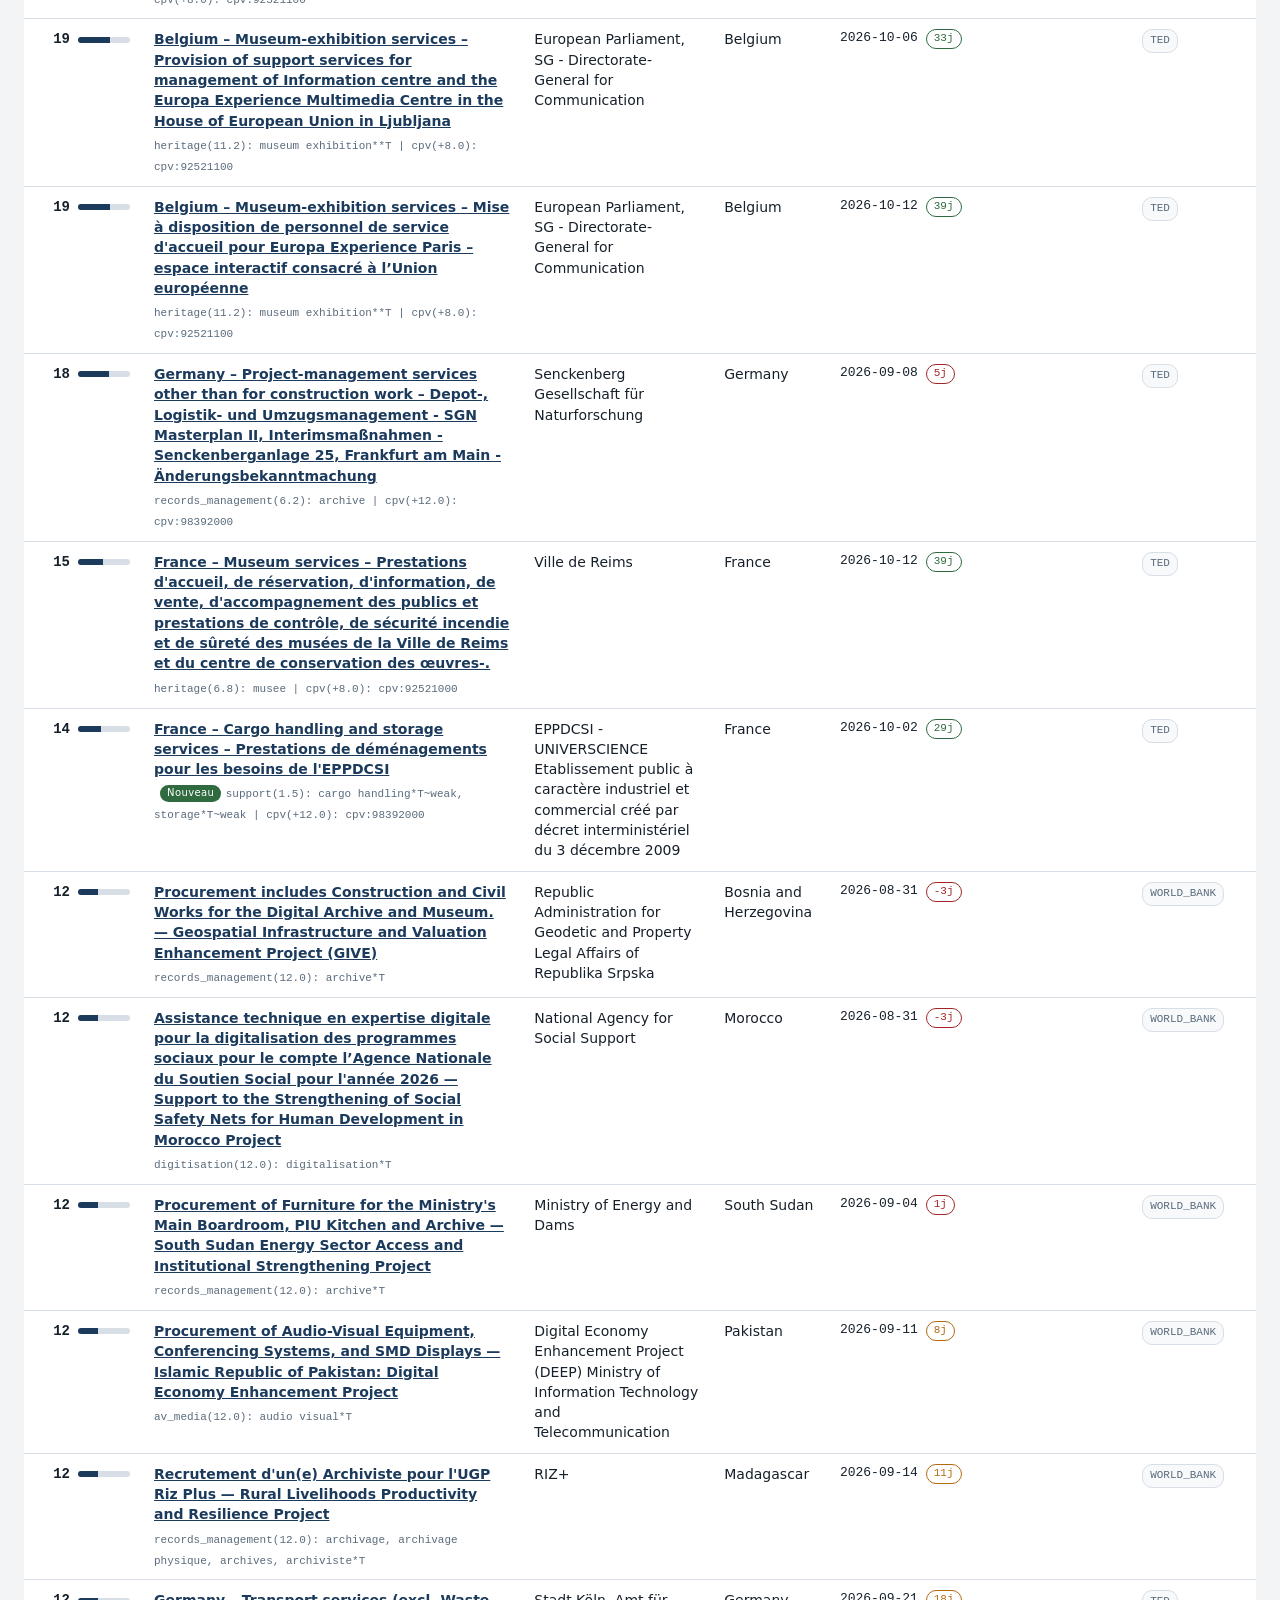
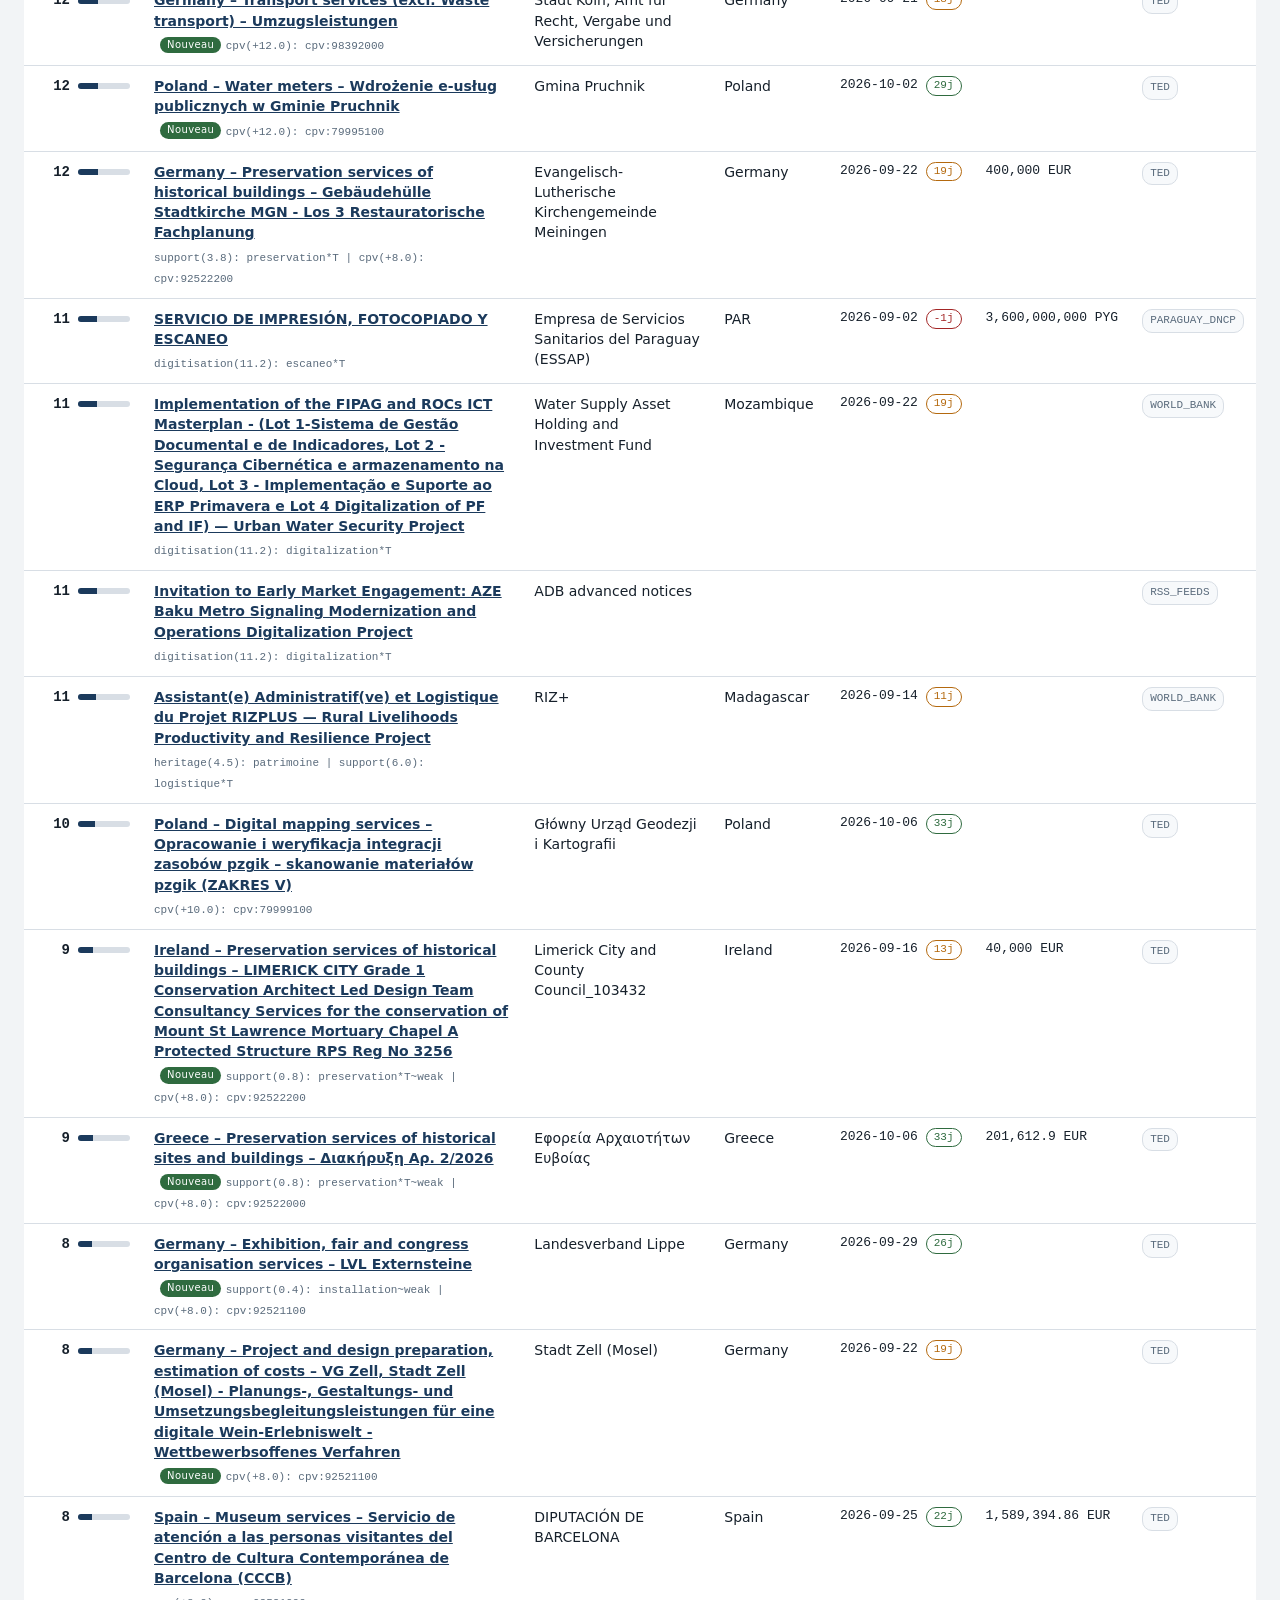
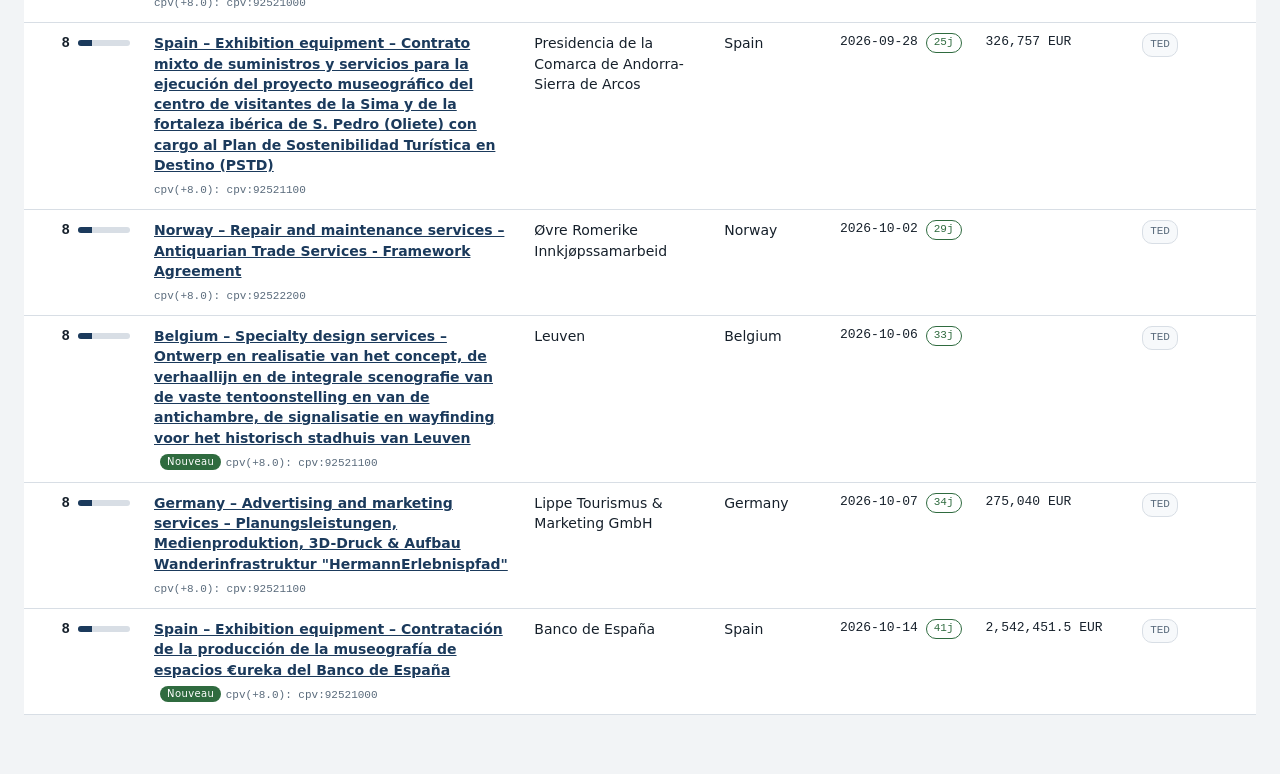
==== commit 5e2d3c06: "Ajout" ====
--- a/site/index.html
+++ b/site/index.html
@@ -14,7 +14,6 @@
 <nav class="site-tabs">
   <a href="index.html" class="active">📋 Tenders</a>
   <a href="newsletter.html">📰 Business Newsletter</a>
-  <a href="contact.html">🌍 Contact</a>
   <a href="prospection.html">🕸️ Prospection</a>
 </nav>
 
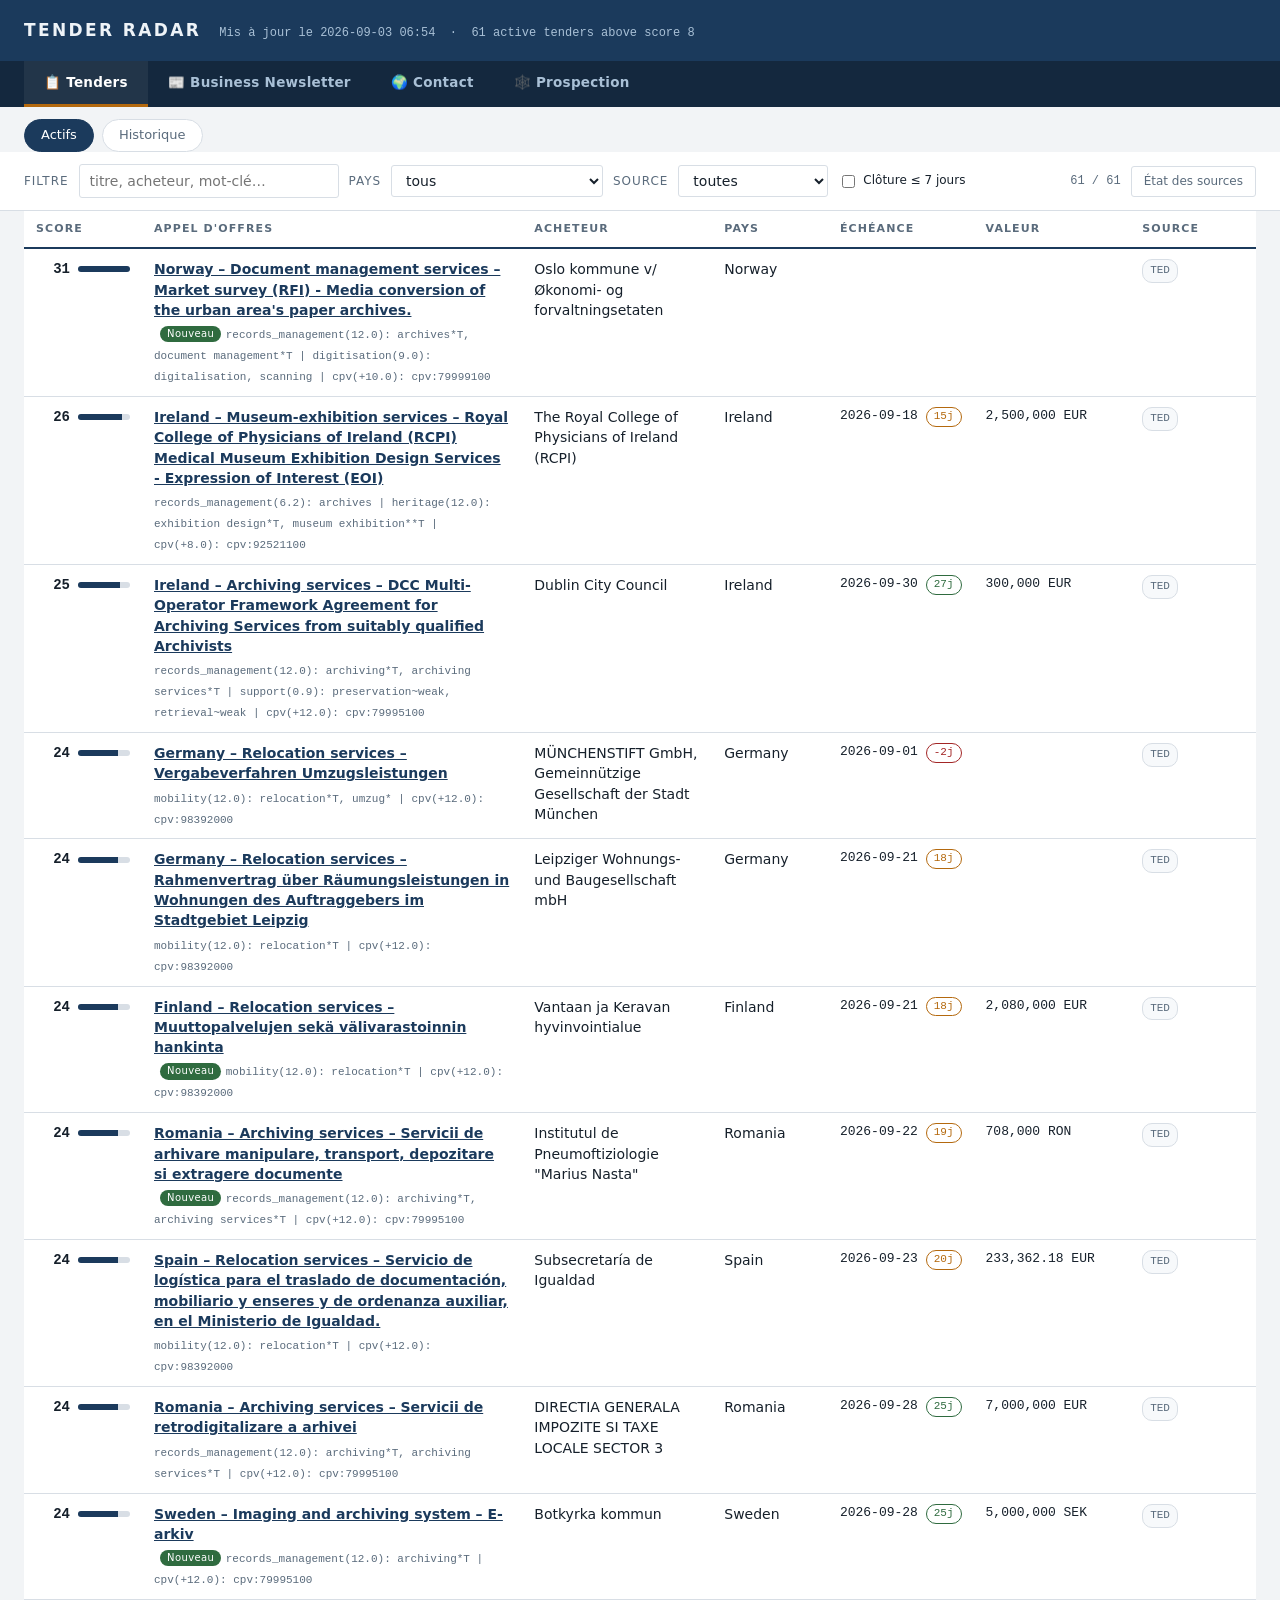
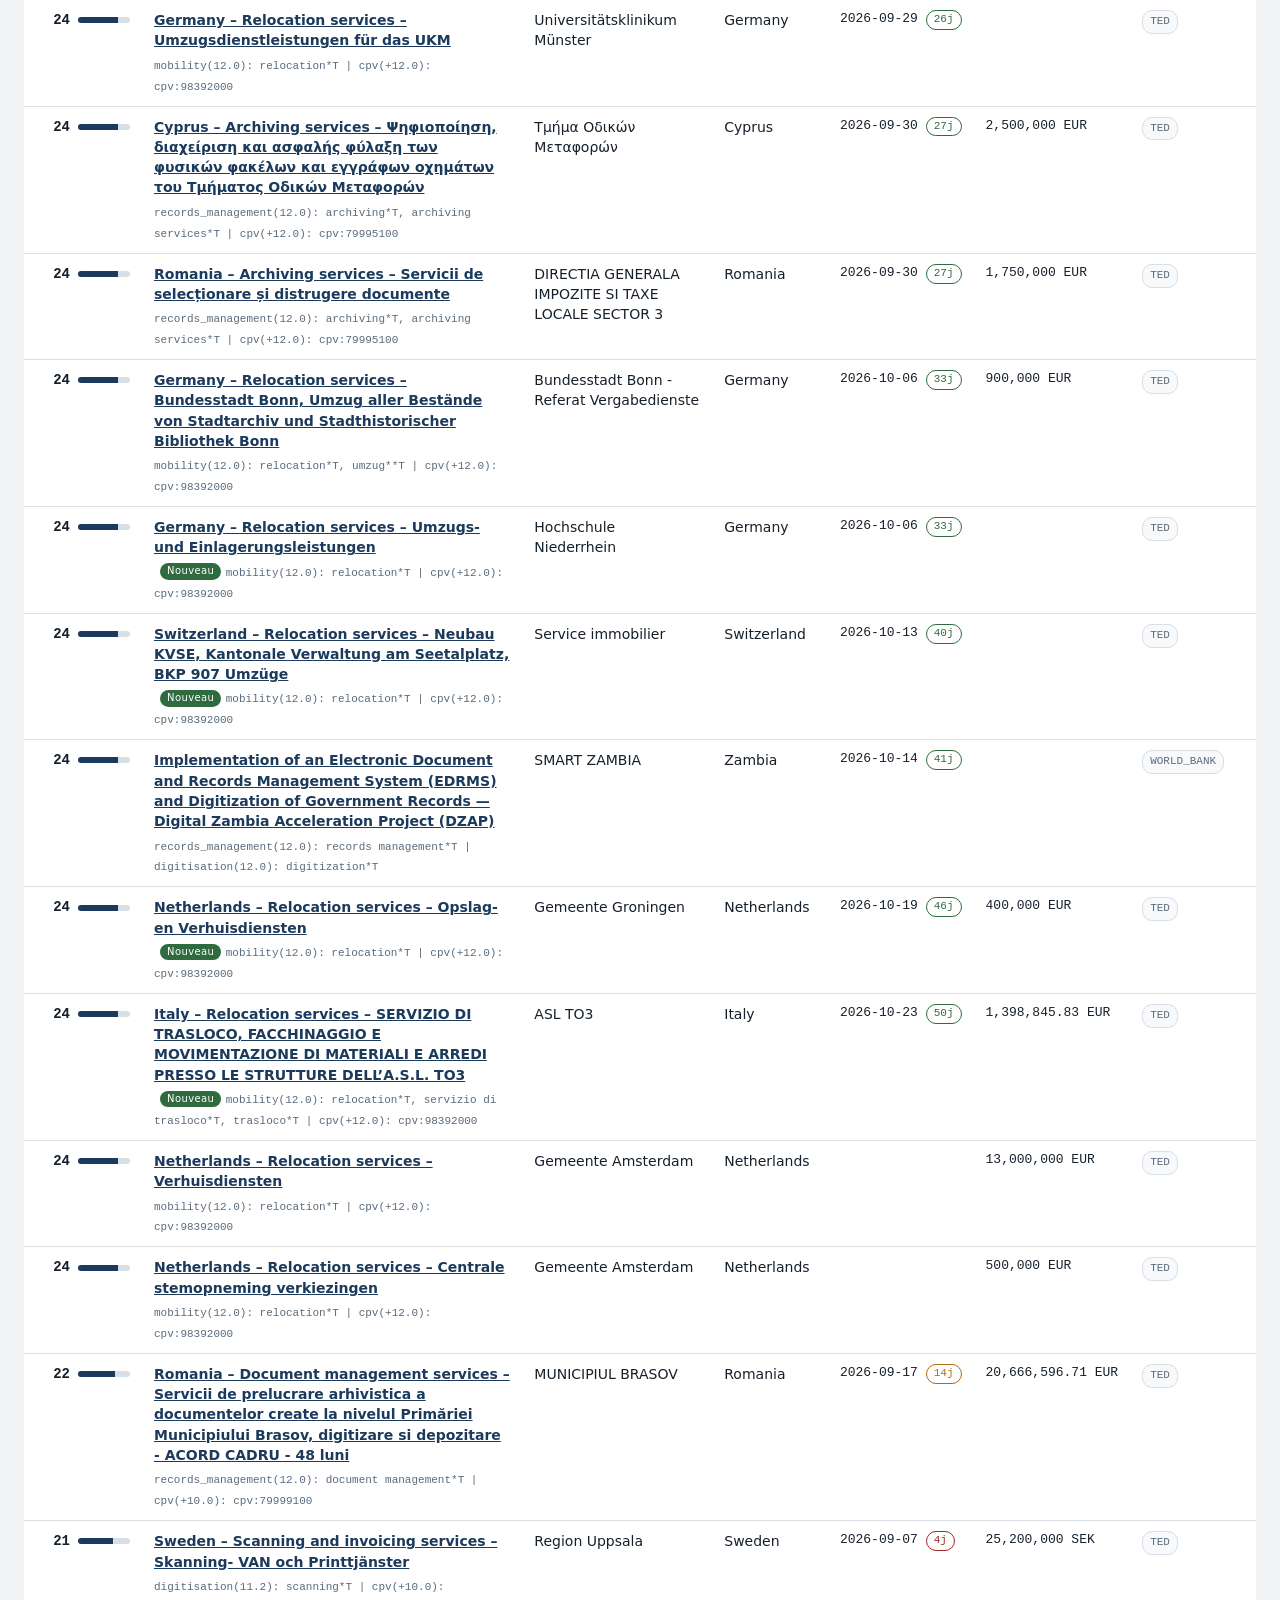
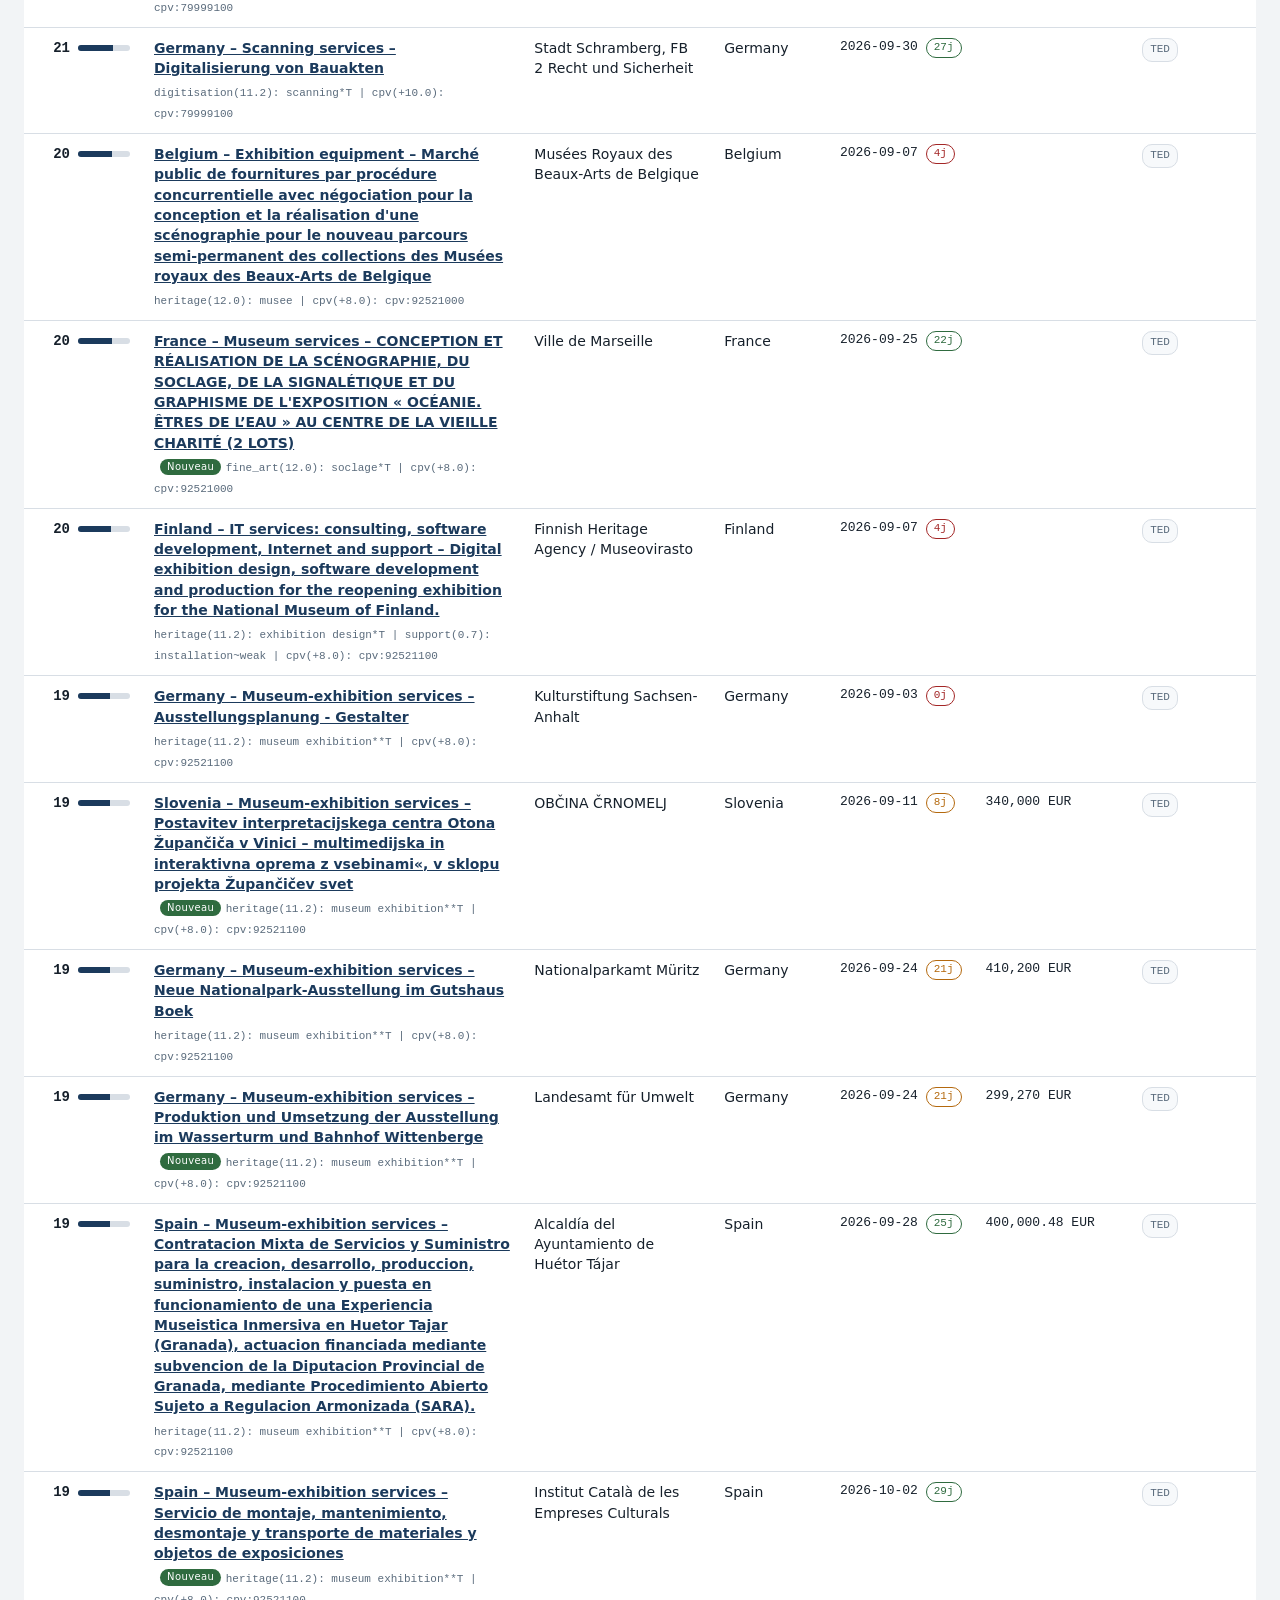
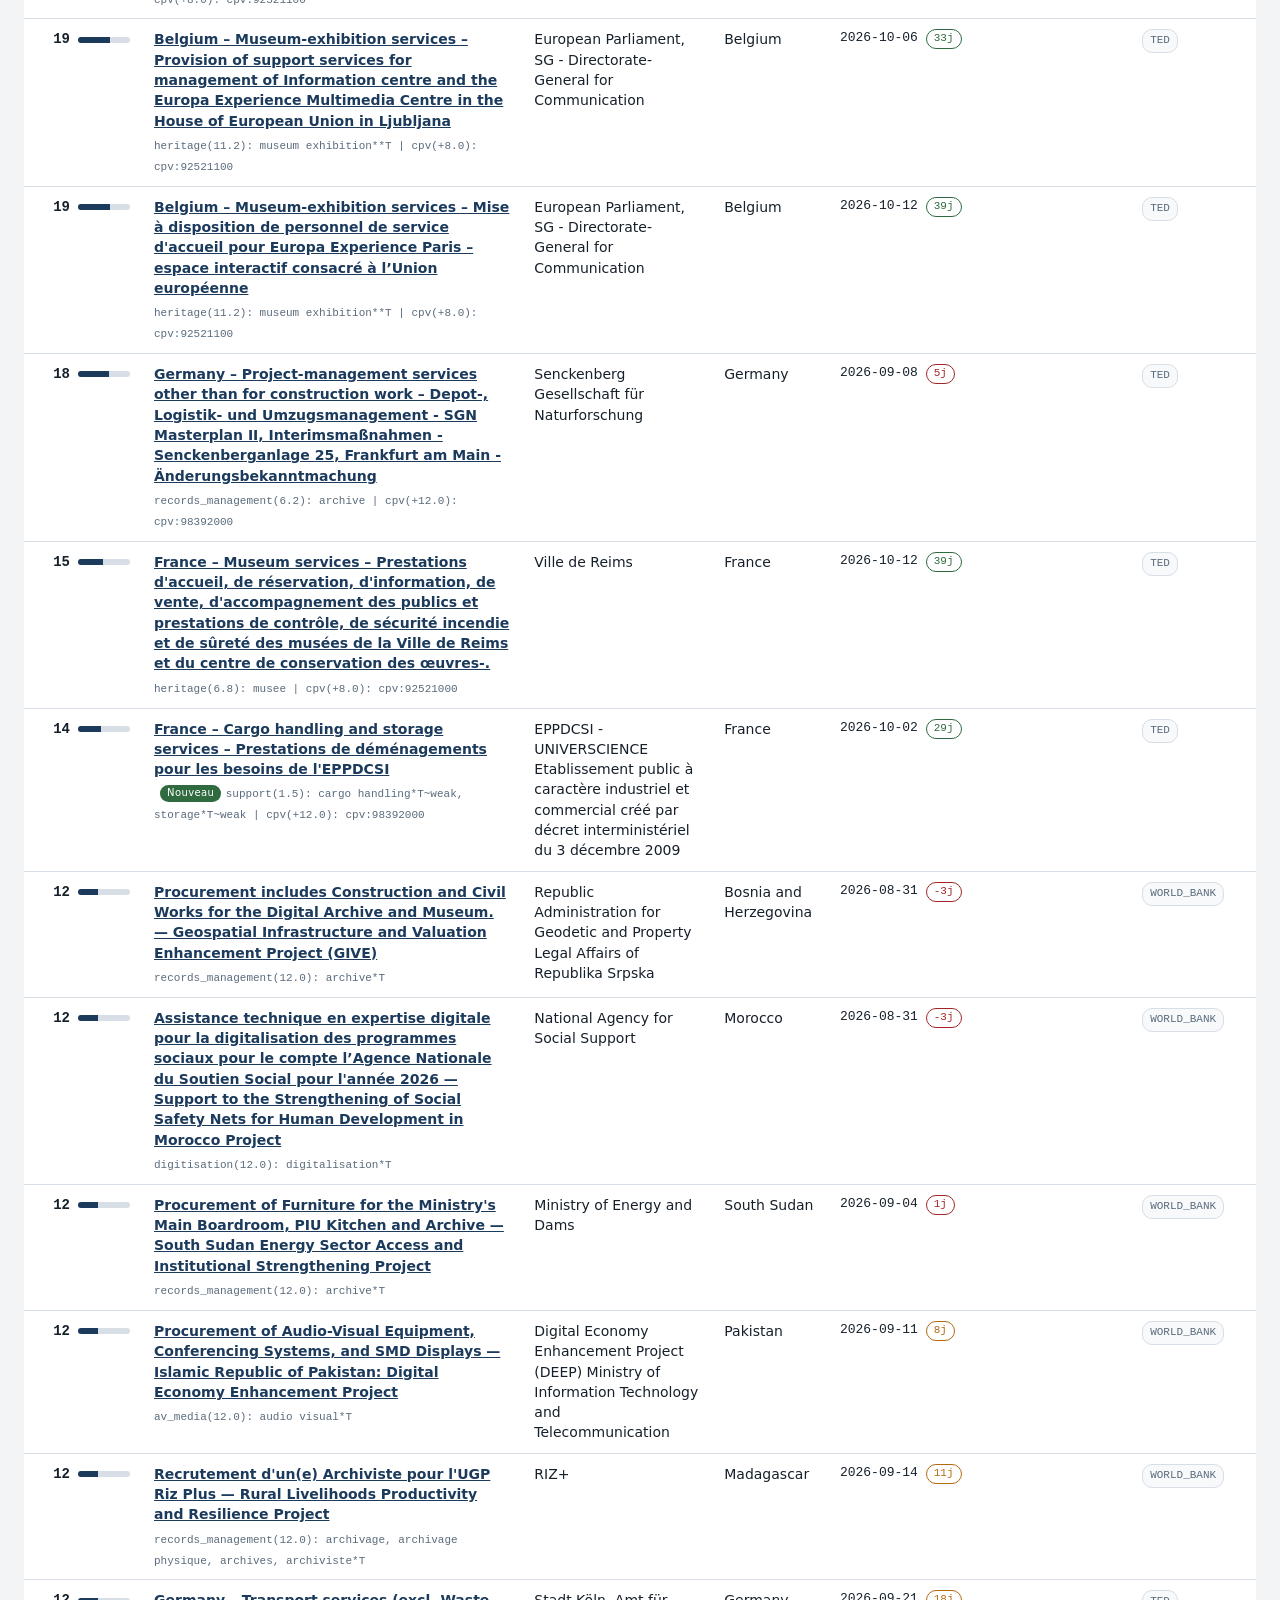
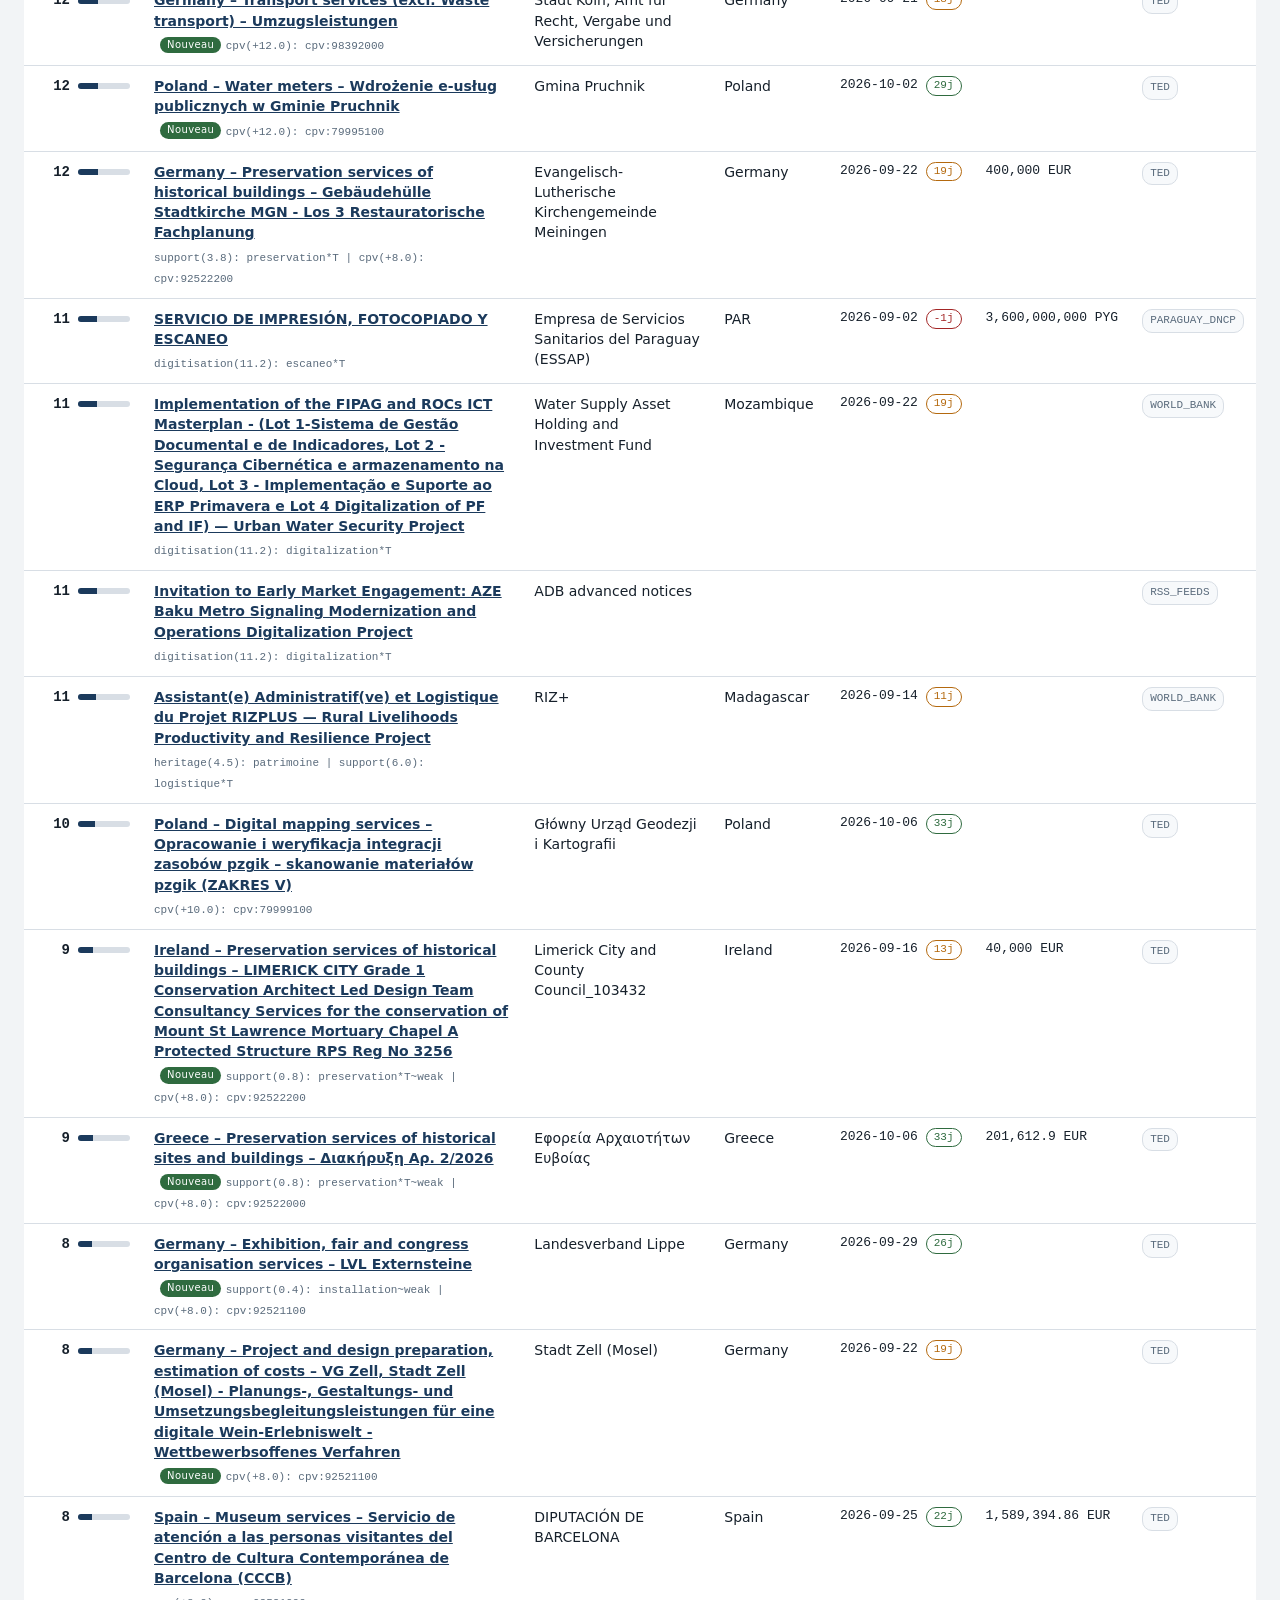
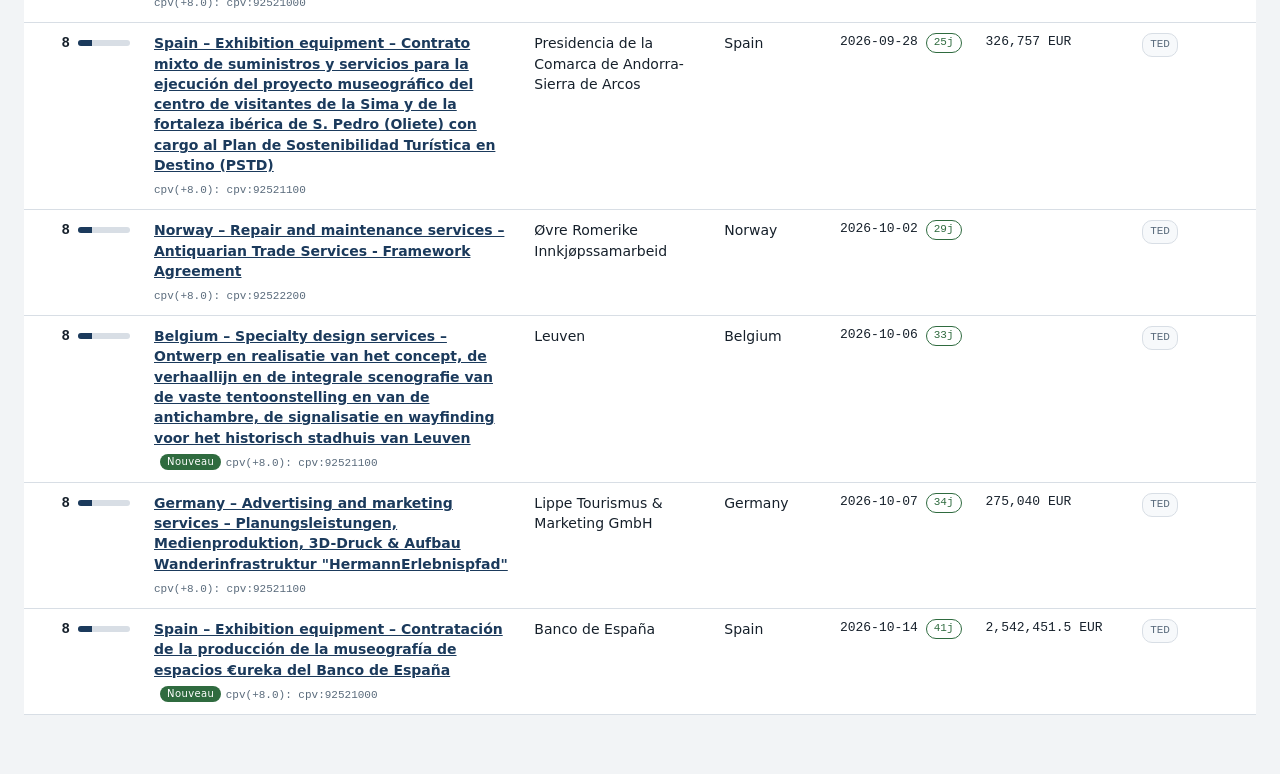
==== commit 0b1dc259: "Ajout" ====
--- a/site/index.html
+++ b/site/index.html
@@ -14,6 +14,7 @@
 <nav class="site-tabs">
   <a href="index.html" class="active">📋 Tenders</a>
   <a href="newsletter.html">📰 Business Newsletter</a>
+  <a href="contact.html">🌍 Contact</a>
   <a href="prospection.html">🕸️ Prospection</a>
 </nav>
 
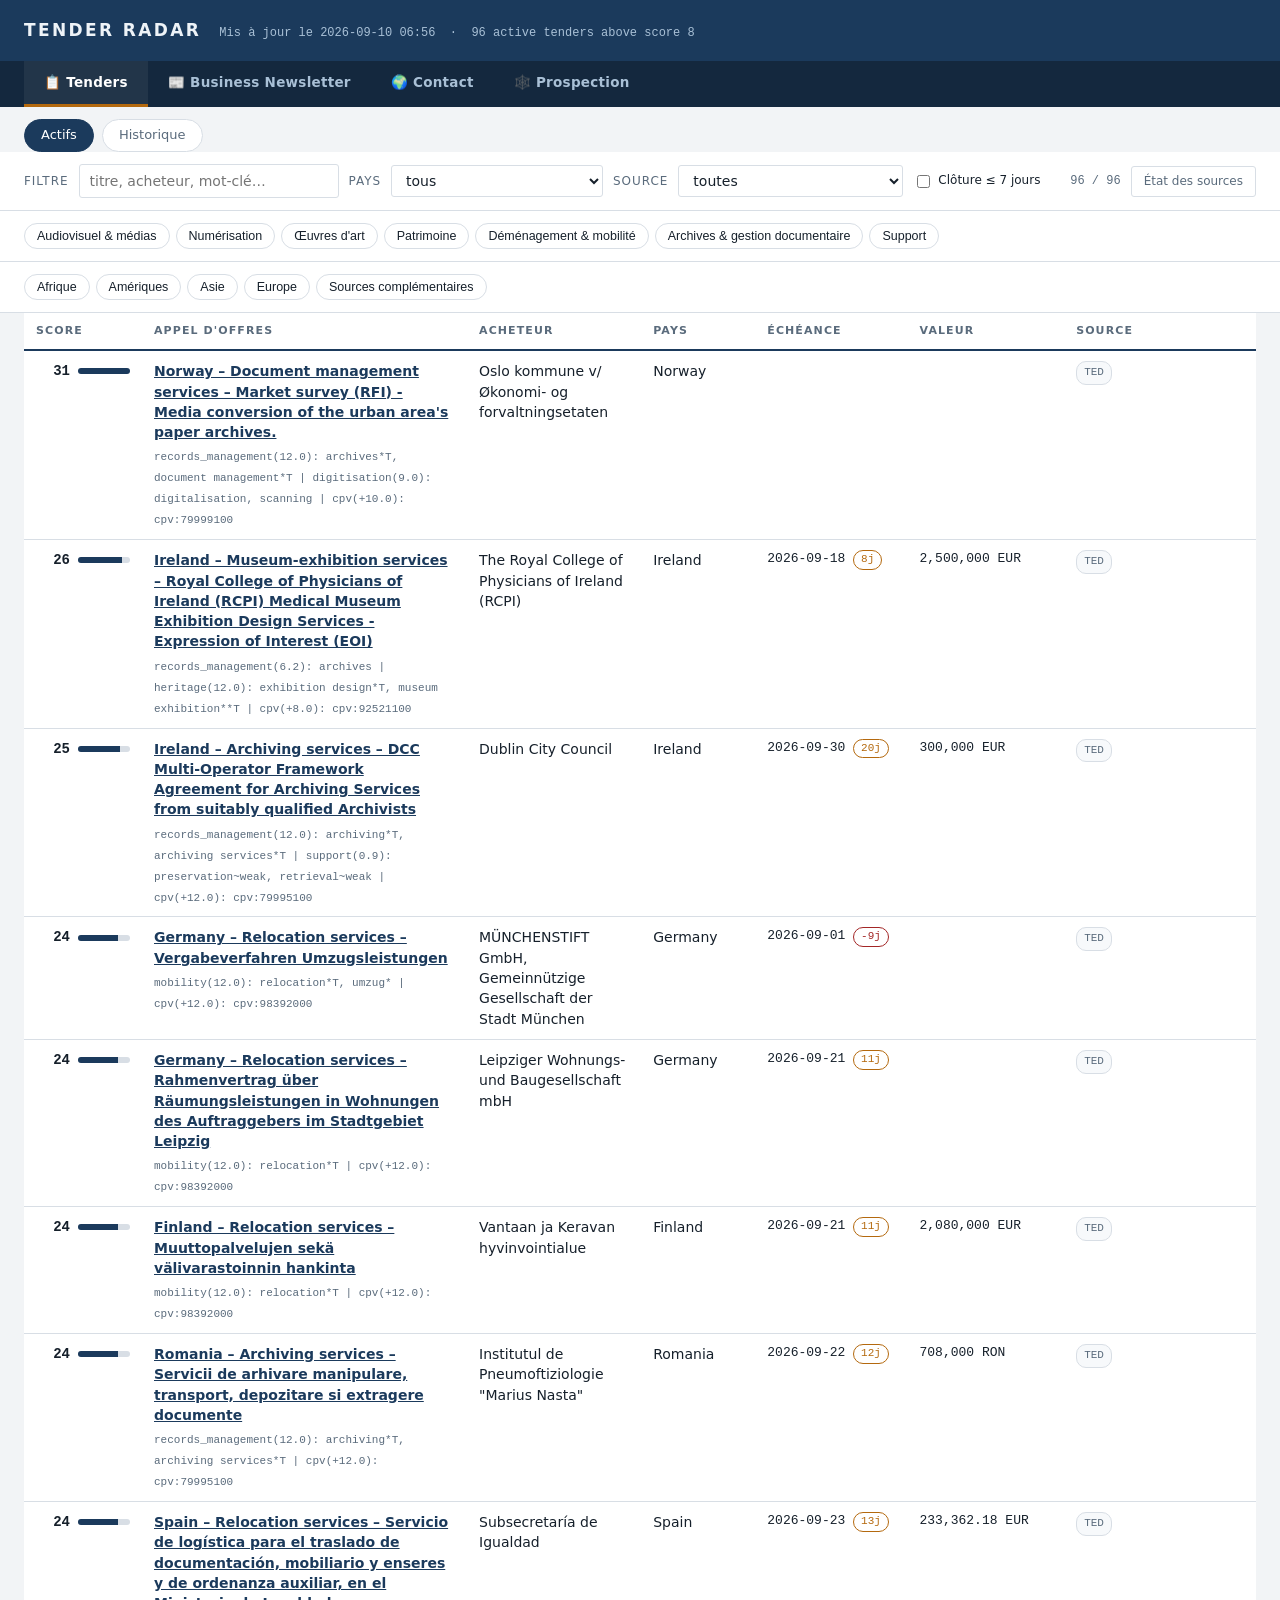
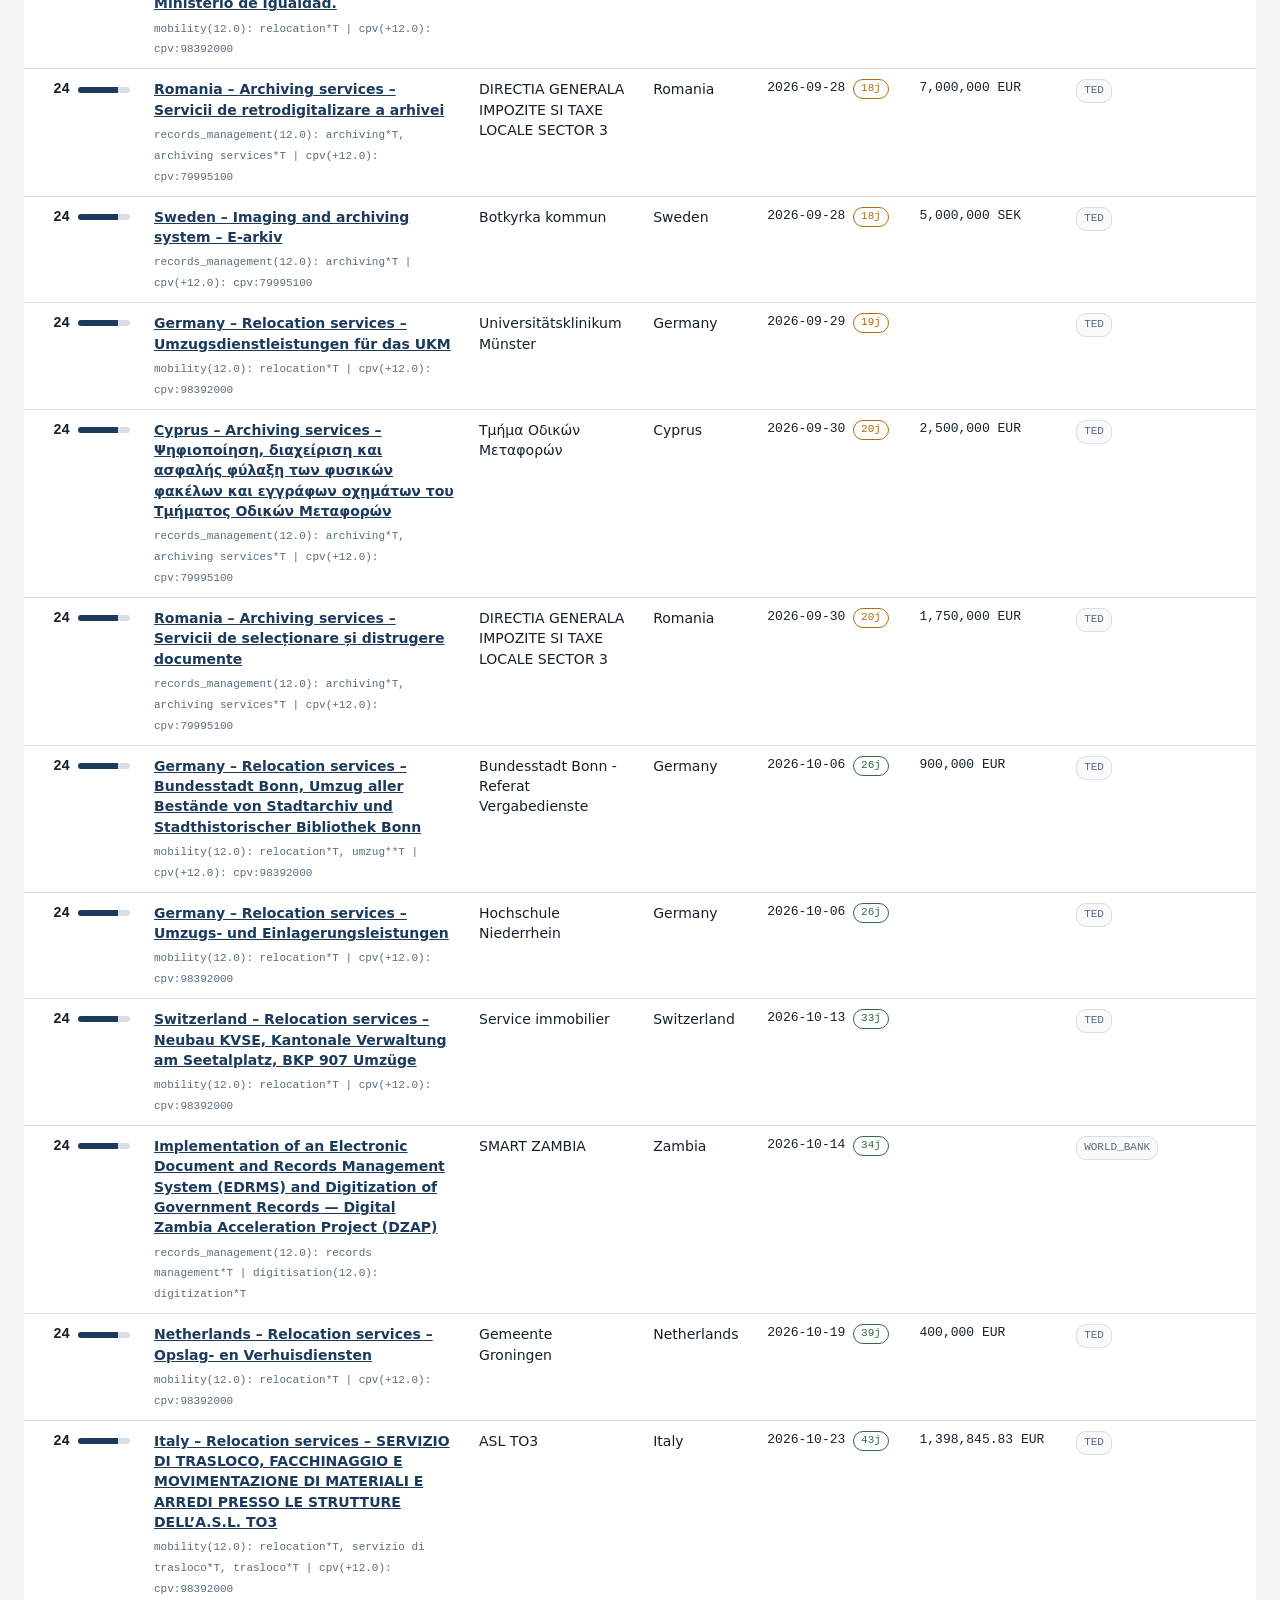
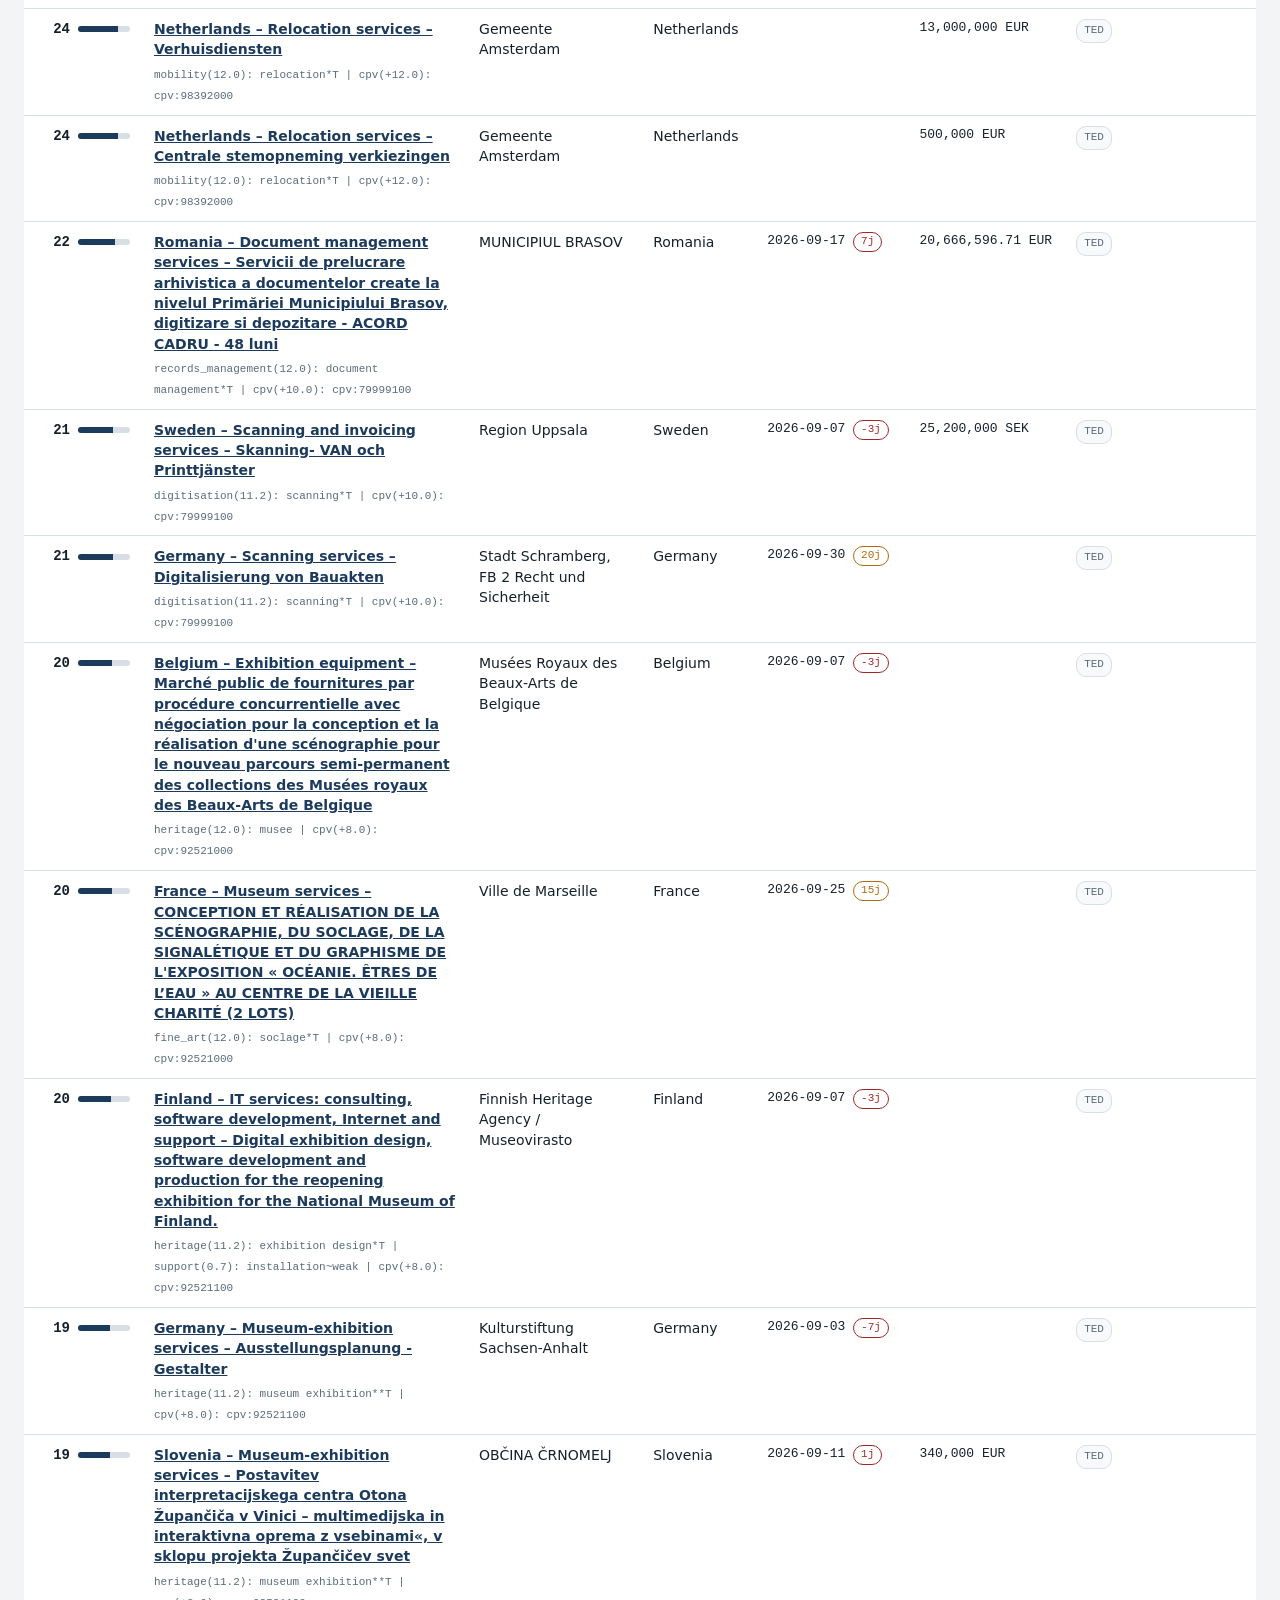
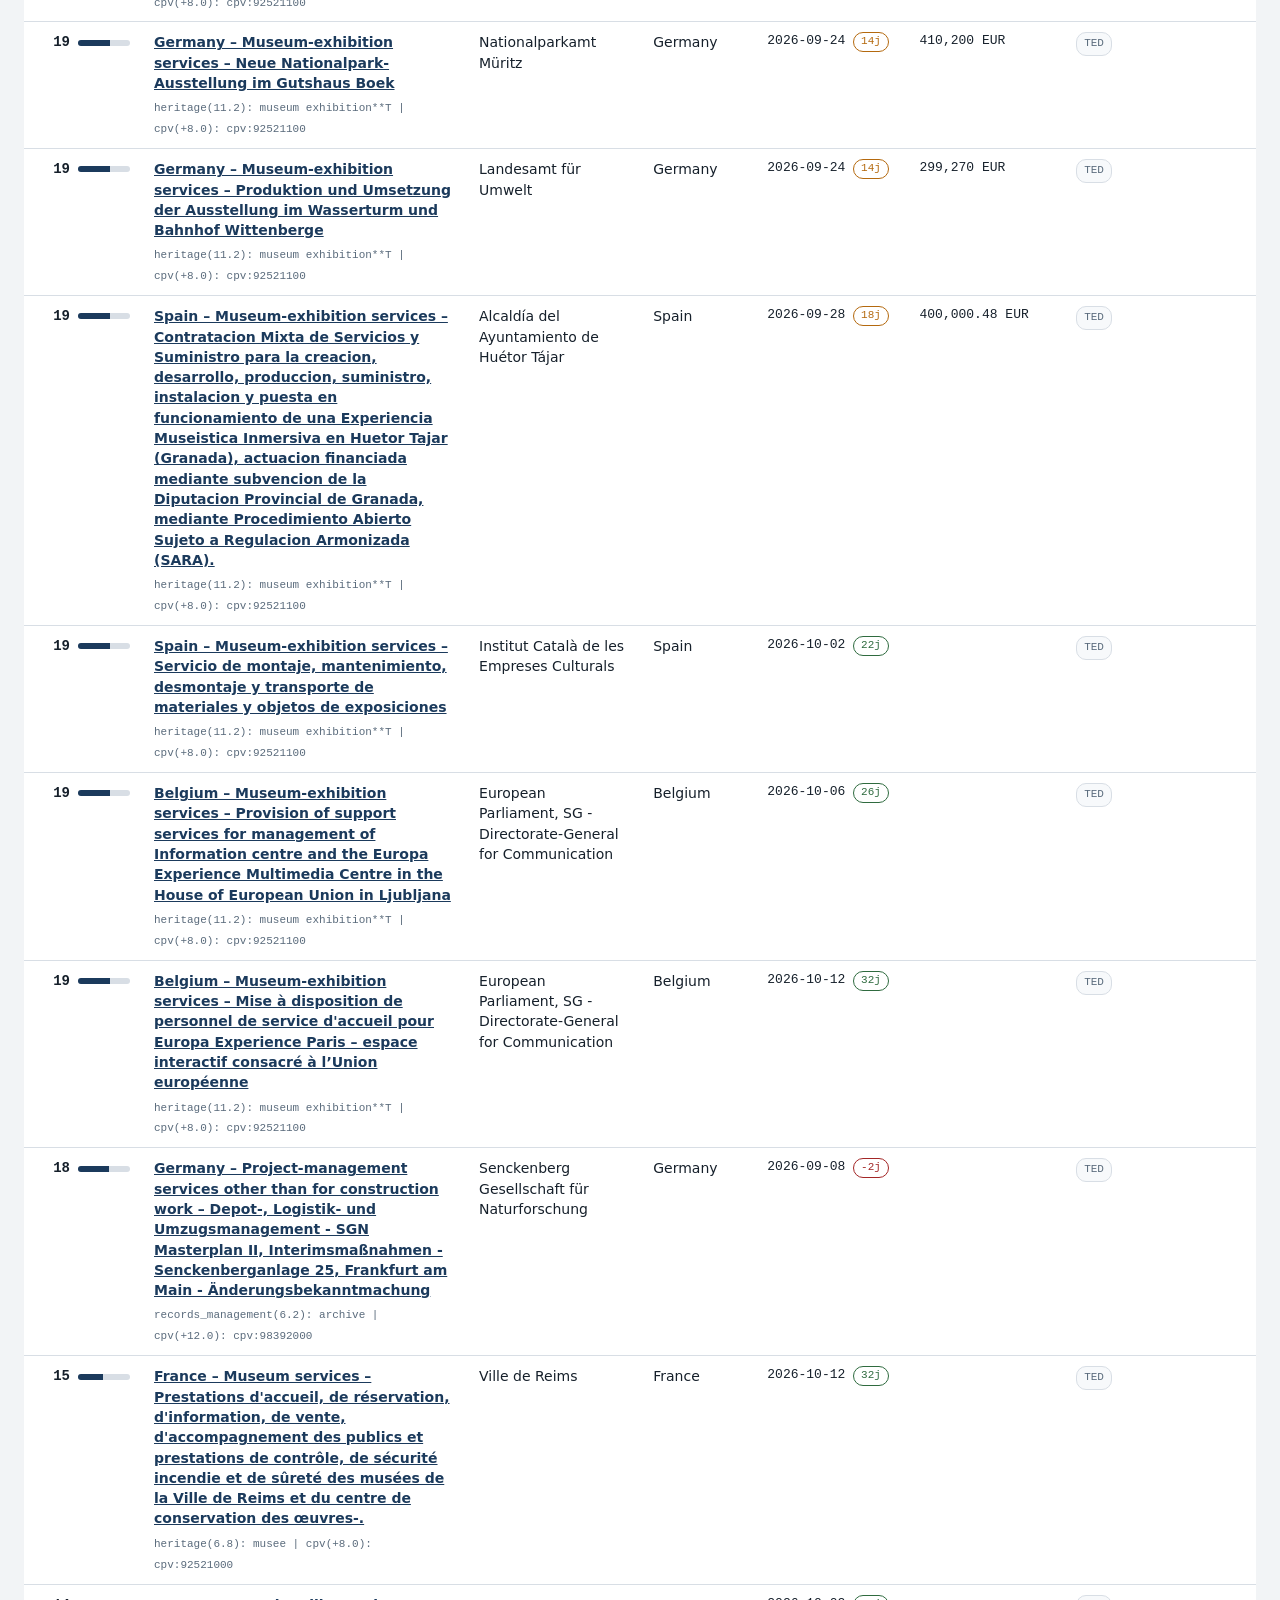
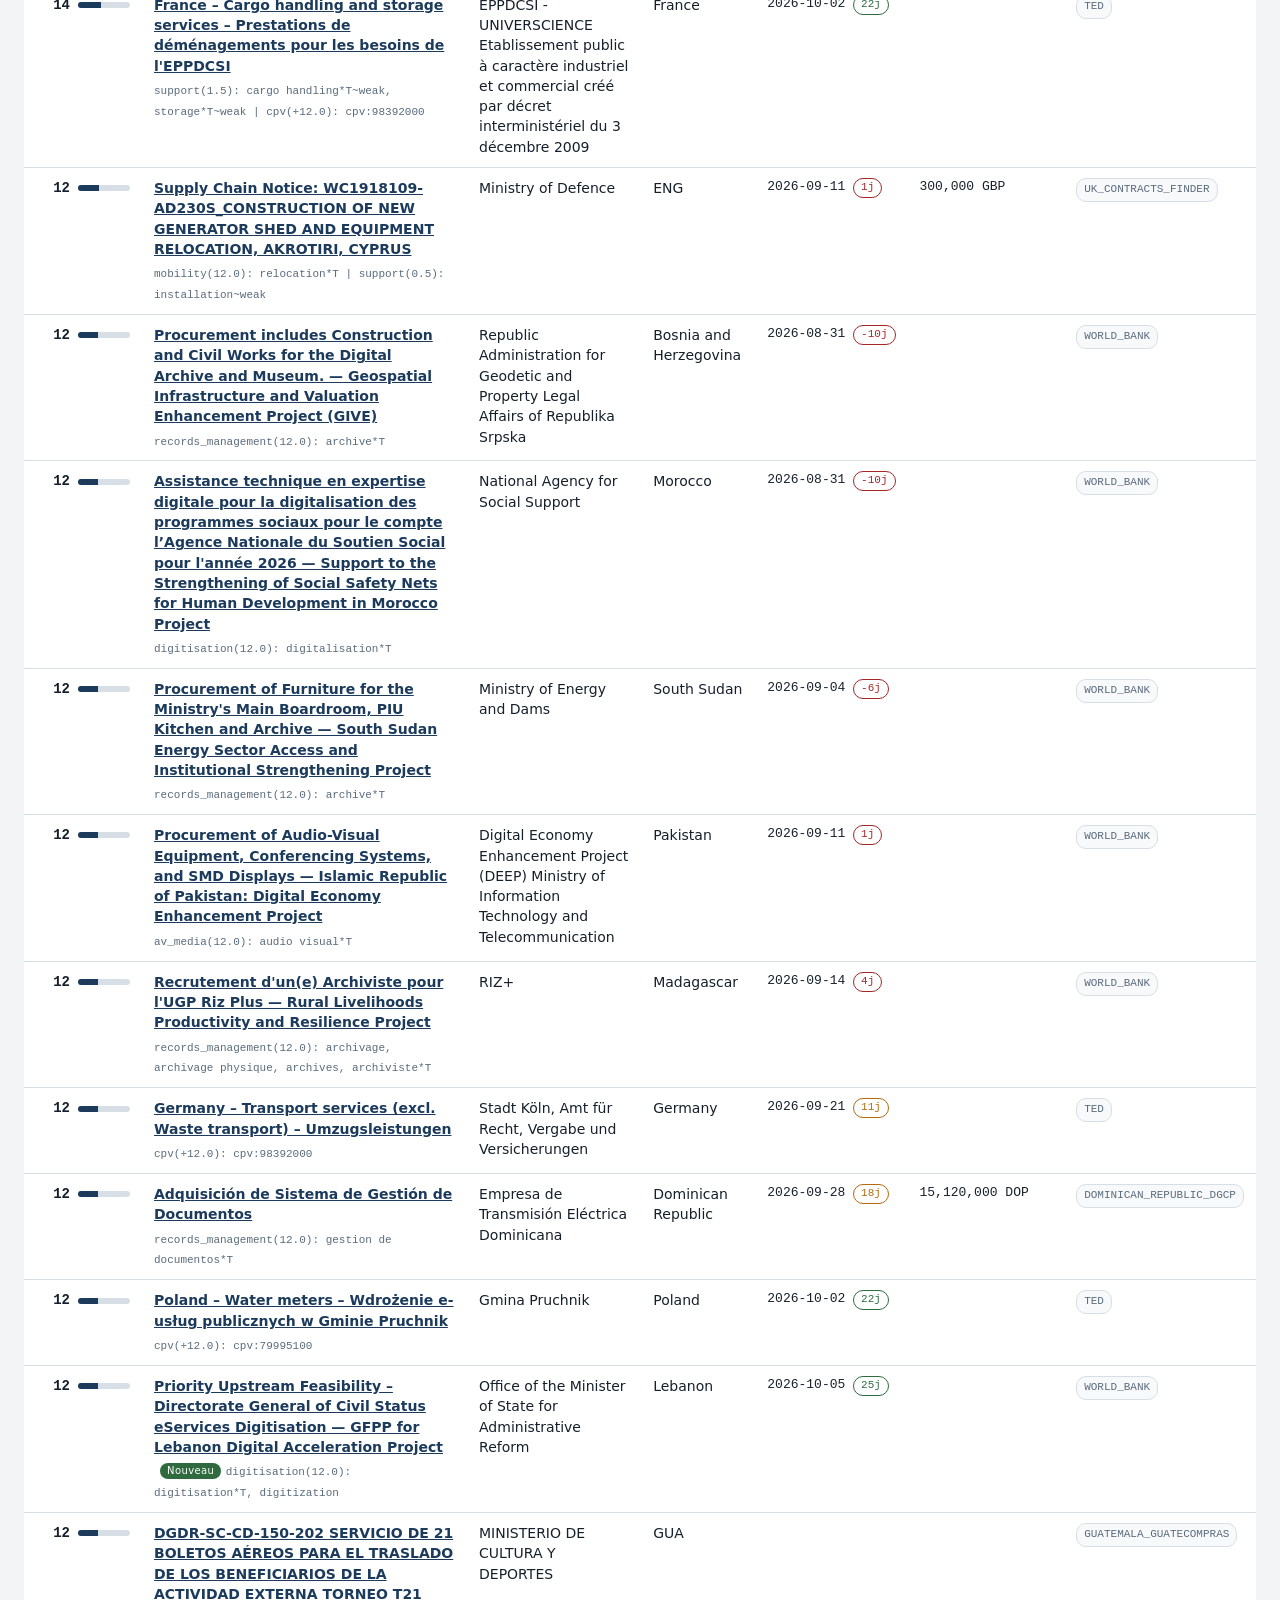
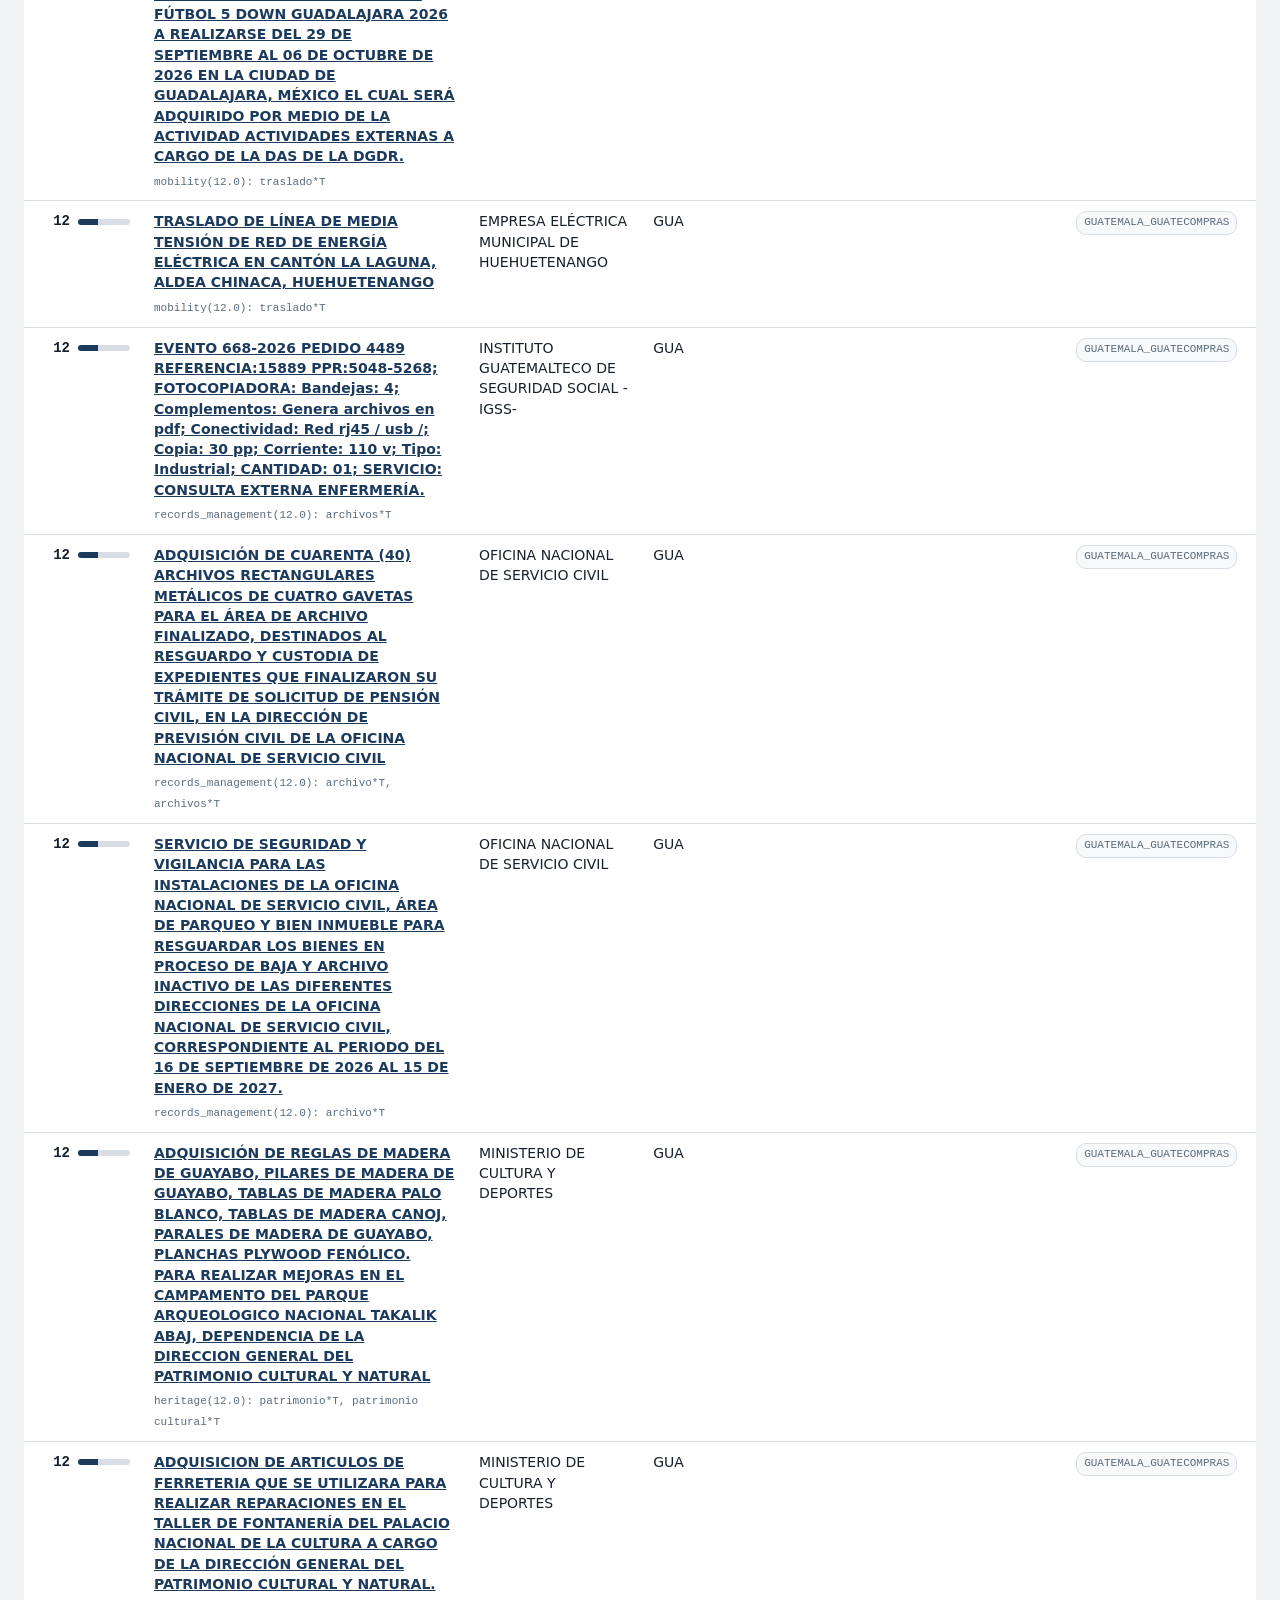
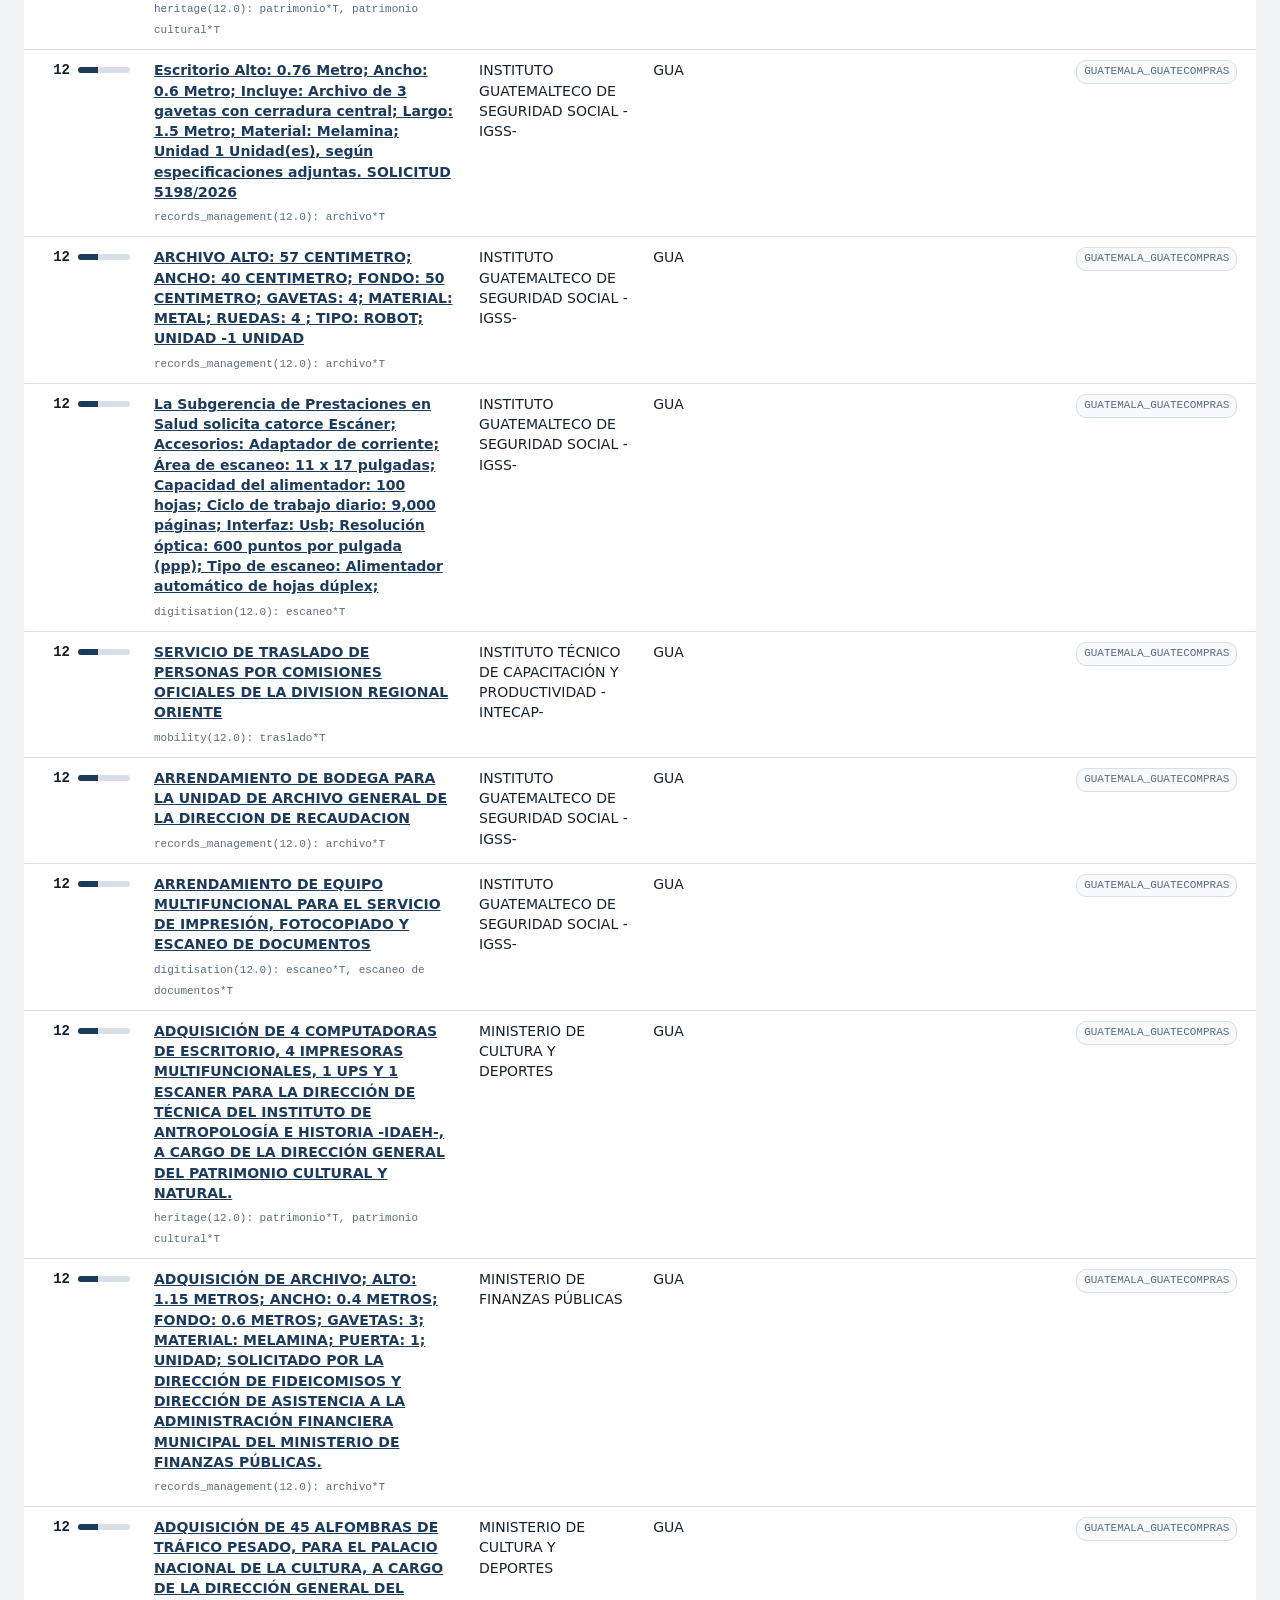
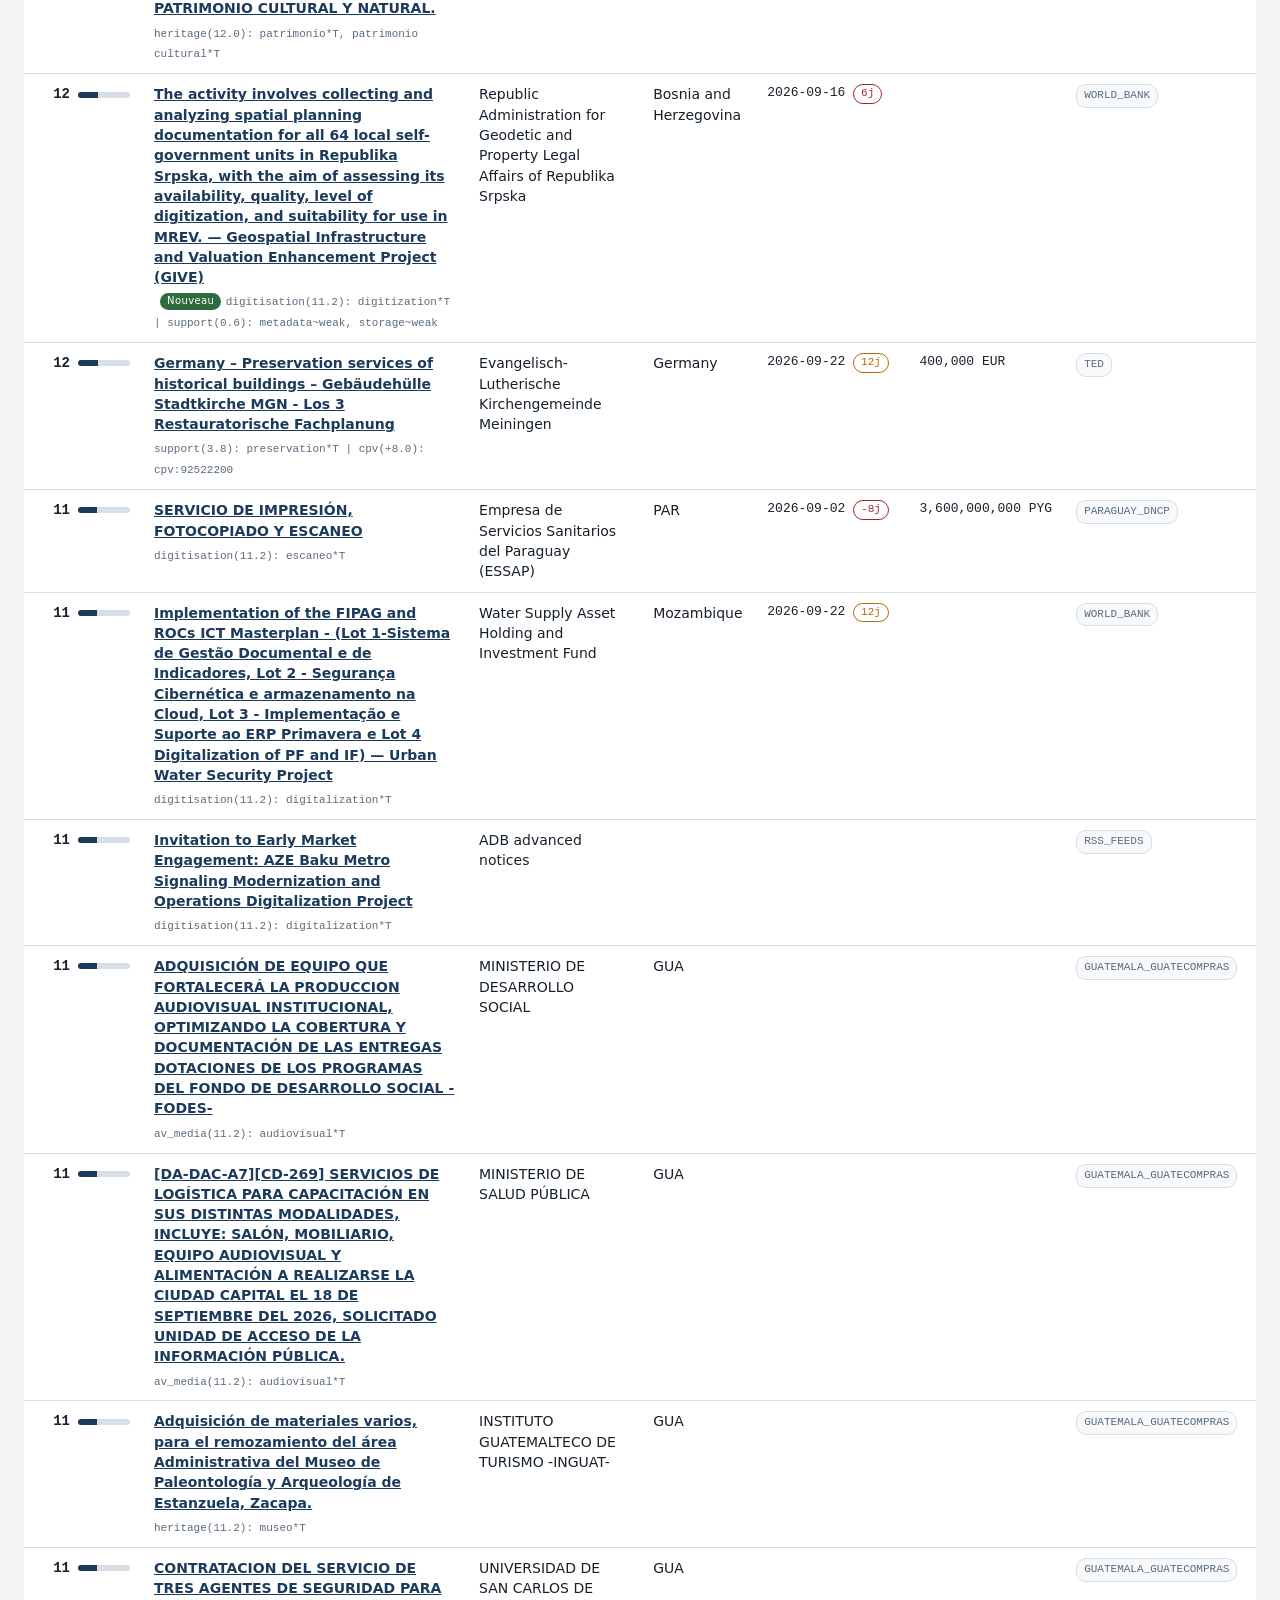
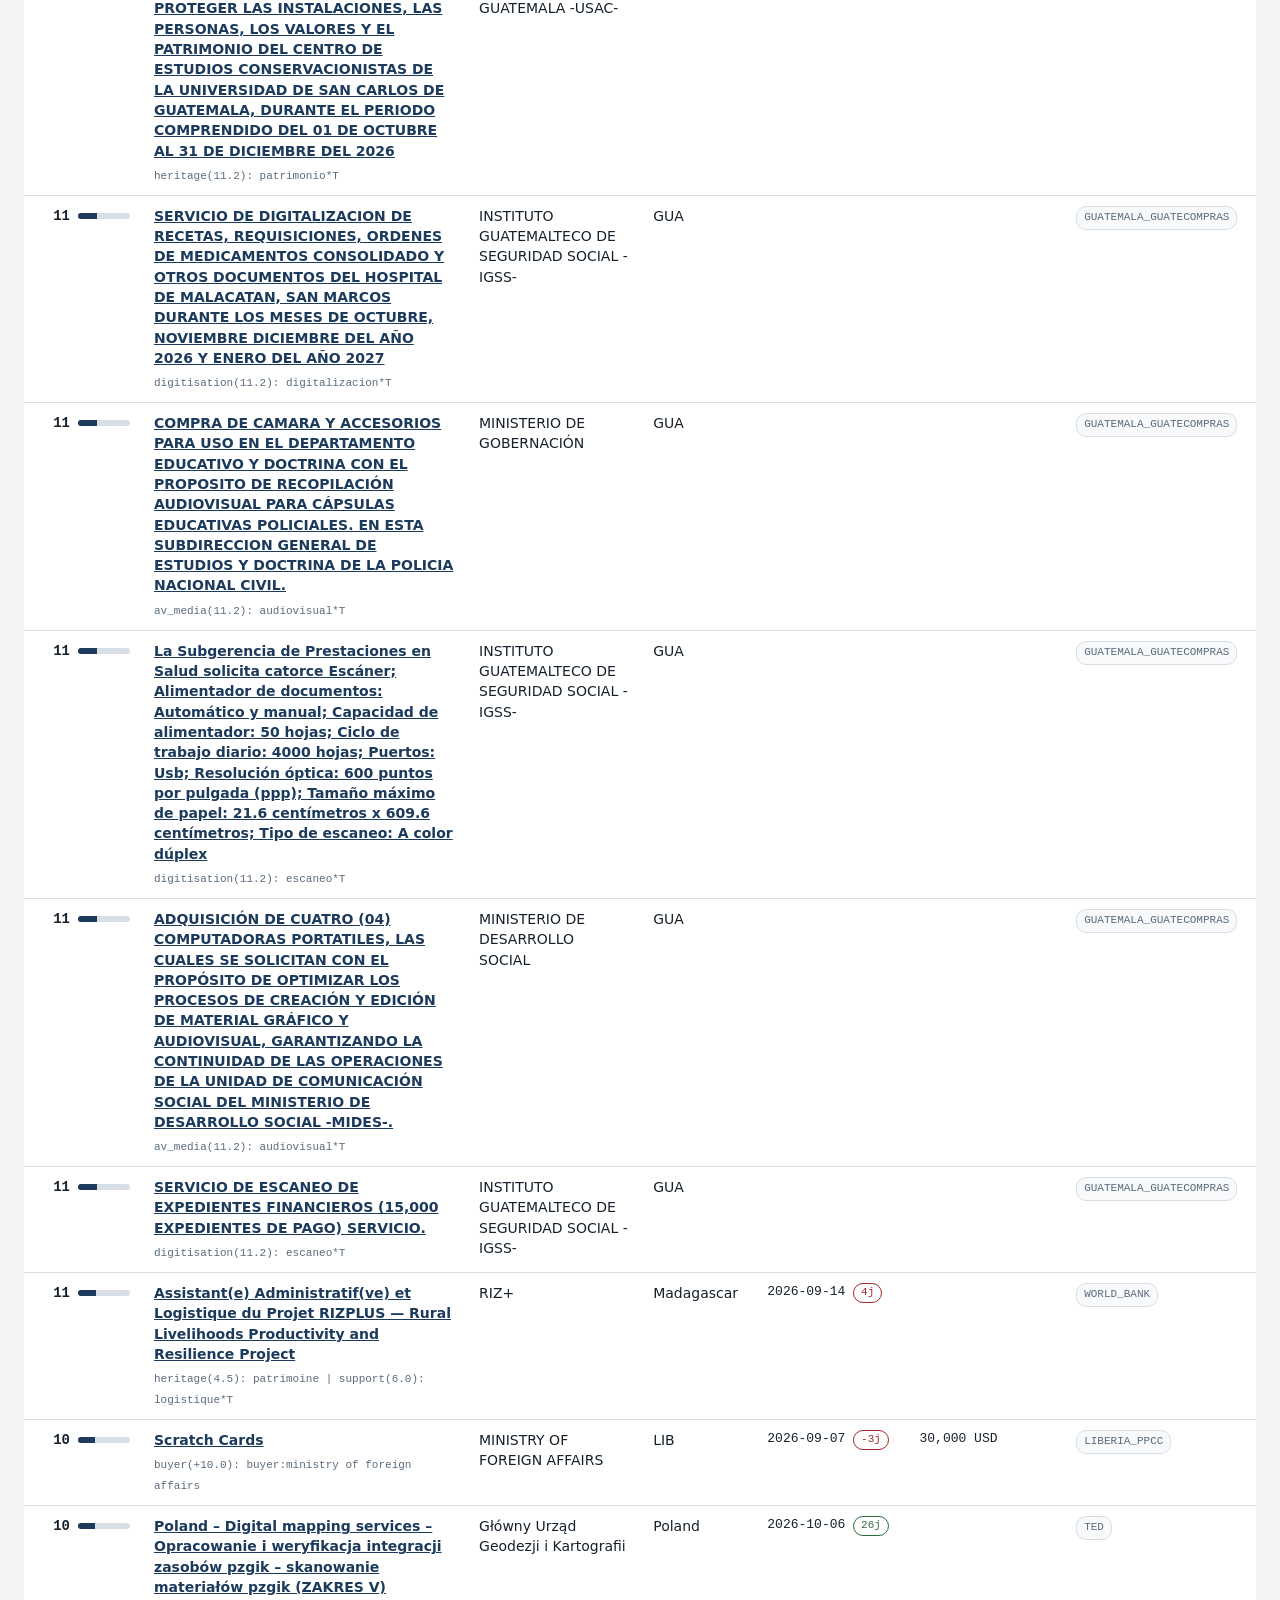
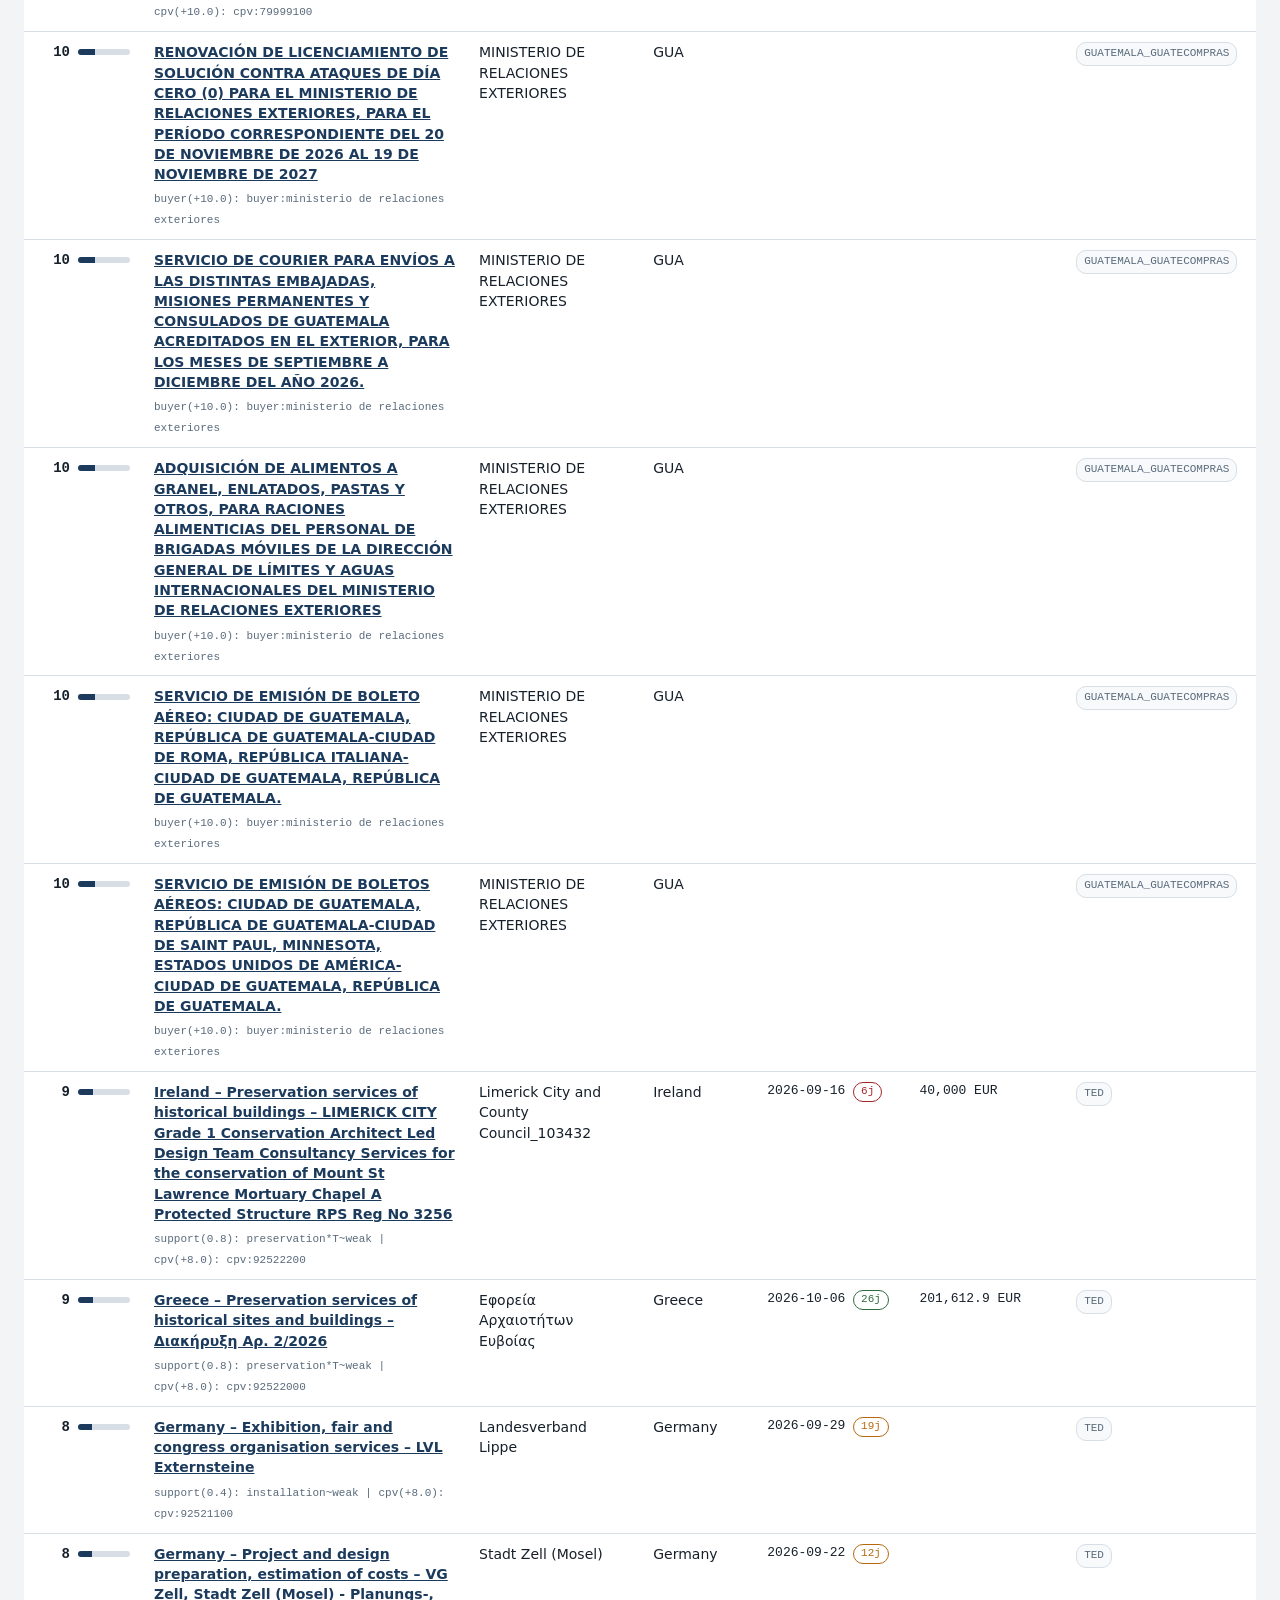
==== commit 483f0663: "Filtres activité/région, diplomates élargis, retrait Wikidata" ====
--- a/site/index.html
+++ b/site/index.html
@@ -36,6 +36,9 @@
   <span class="count" id="count"></span>
   <button id="health-toggle" type="button">État des sources</button>
 </div>
+
+<div class="toolbar" id="activity-filter" style="flex-wrap:wrap;gap:6px"></div>
+<div class="toolbar" id="region-filter" style="flex-wrap:wrap;gap:6px"></div>
 
 <div id="health-panel" class="health-panel" style="display:none">
   <table>
--- a/site/style.css
+++ b/site/style.css
@@ -98,6 +98,18 @@
   display: inline-block; padding: 1px 7px; border-radius: 10px; font-size: 11px;
   font-family: var(--mono); border: 1px solid currentColor;
 }
+.filter-btn {
+  display: inline-block; padding: 5px 12px; border-radius: 999px; font-size: 12.5px;
+  font-weight: 500; border: 1px solid var(--rule); background: #fff; color: var(--ink-2);
+  cursor: pointer; transition: background .12s, color .12s, border-color .12s;
+}
+.filter-btn:hover { border-color: var(--ink-soft); }
+.filter-btn.on { background: var(--ink); border-color: var(--ink); color: #fff; }
+.term-chip, .term-chips .filter-btn { cursor: default; }
+.term-chip {
+  display: inline-block; padding: 3px 10px; margin: 2px 4px 2px 0; border-radius: 999px;
+  font-size: 12px; background: #f7f9fb; border: 1px solid var(--rule); color: var(--ink-2);
+}
 .soon { color: var(--red); } .mid { color: var(--amber); } .ok { color: var(--green); }
 .src { font-family: var(--mono); font-size: 11px; color: var(--ink-soft); text-transform: uppercase; }
 .src-chip { display:inline-block; padding:3px 7px; border:1px solid var(--rule); border-radius:10px; background:#f7f9fb; }
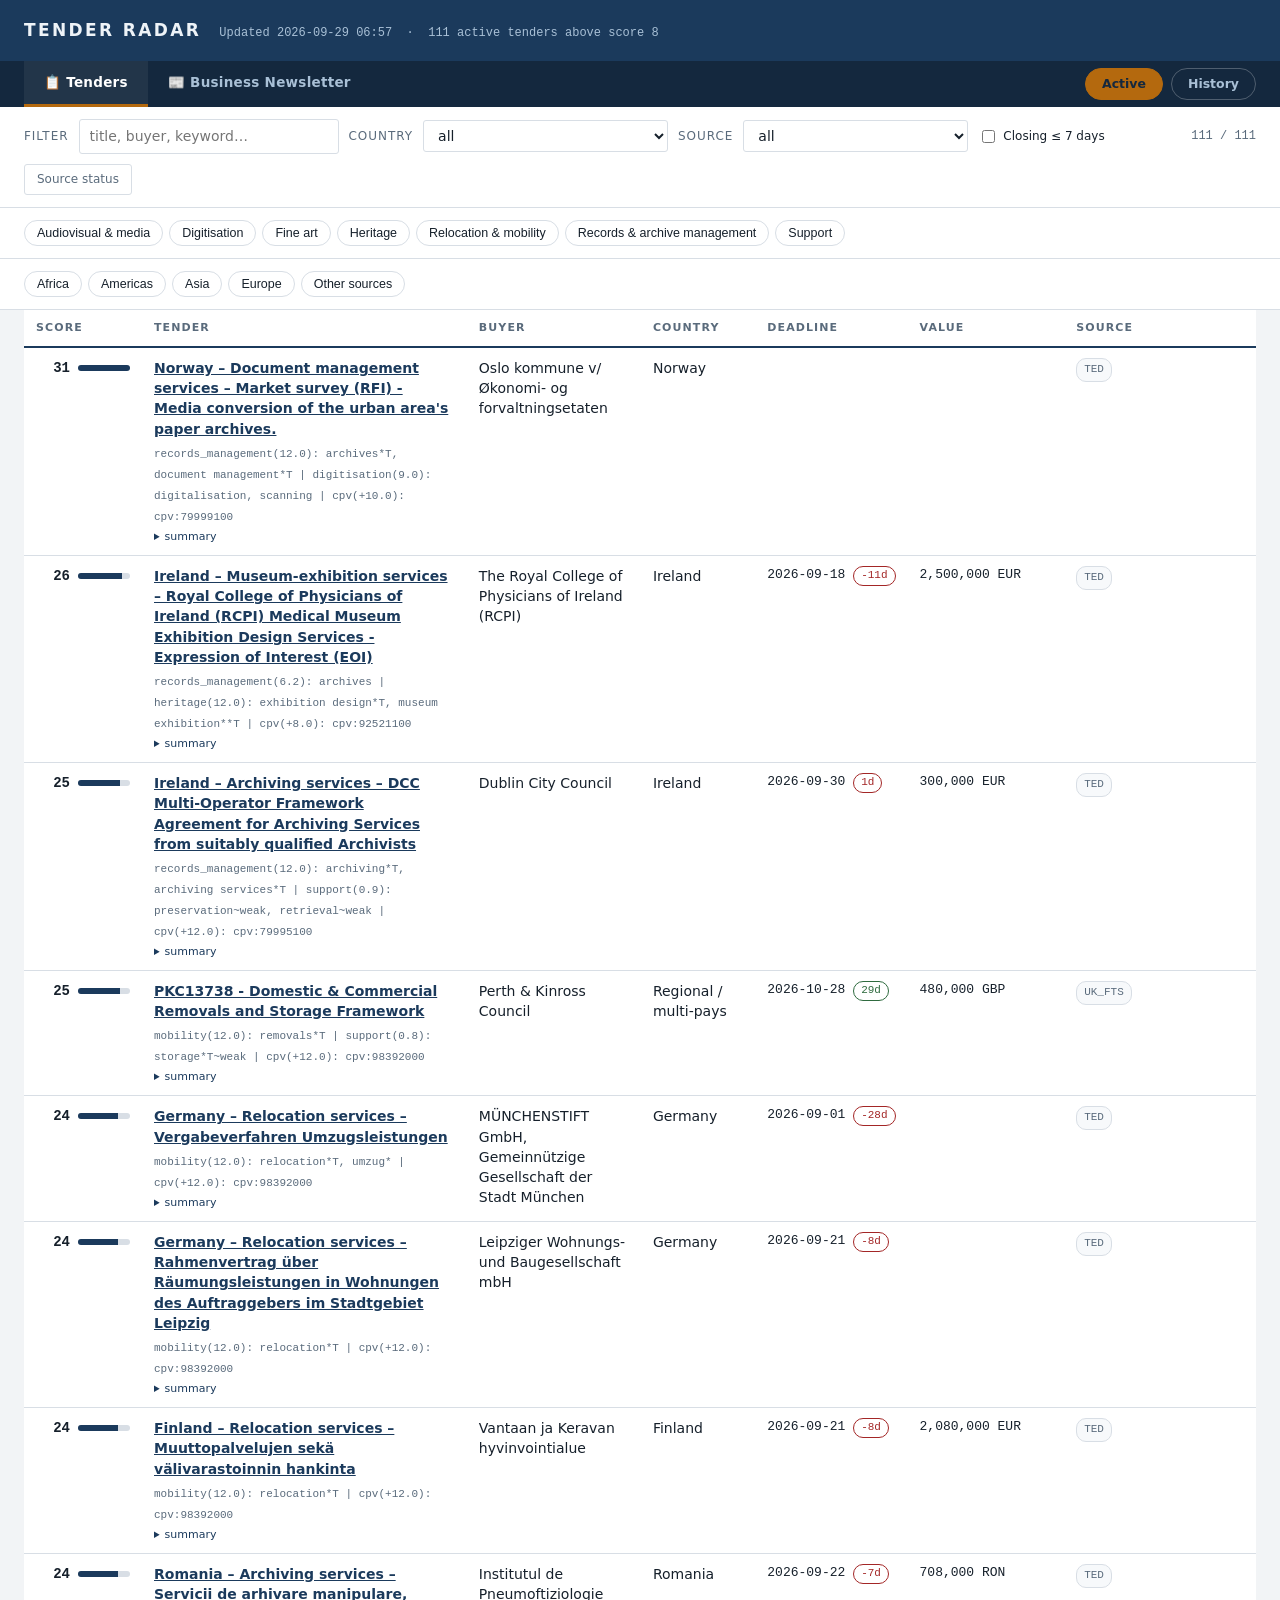
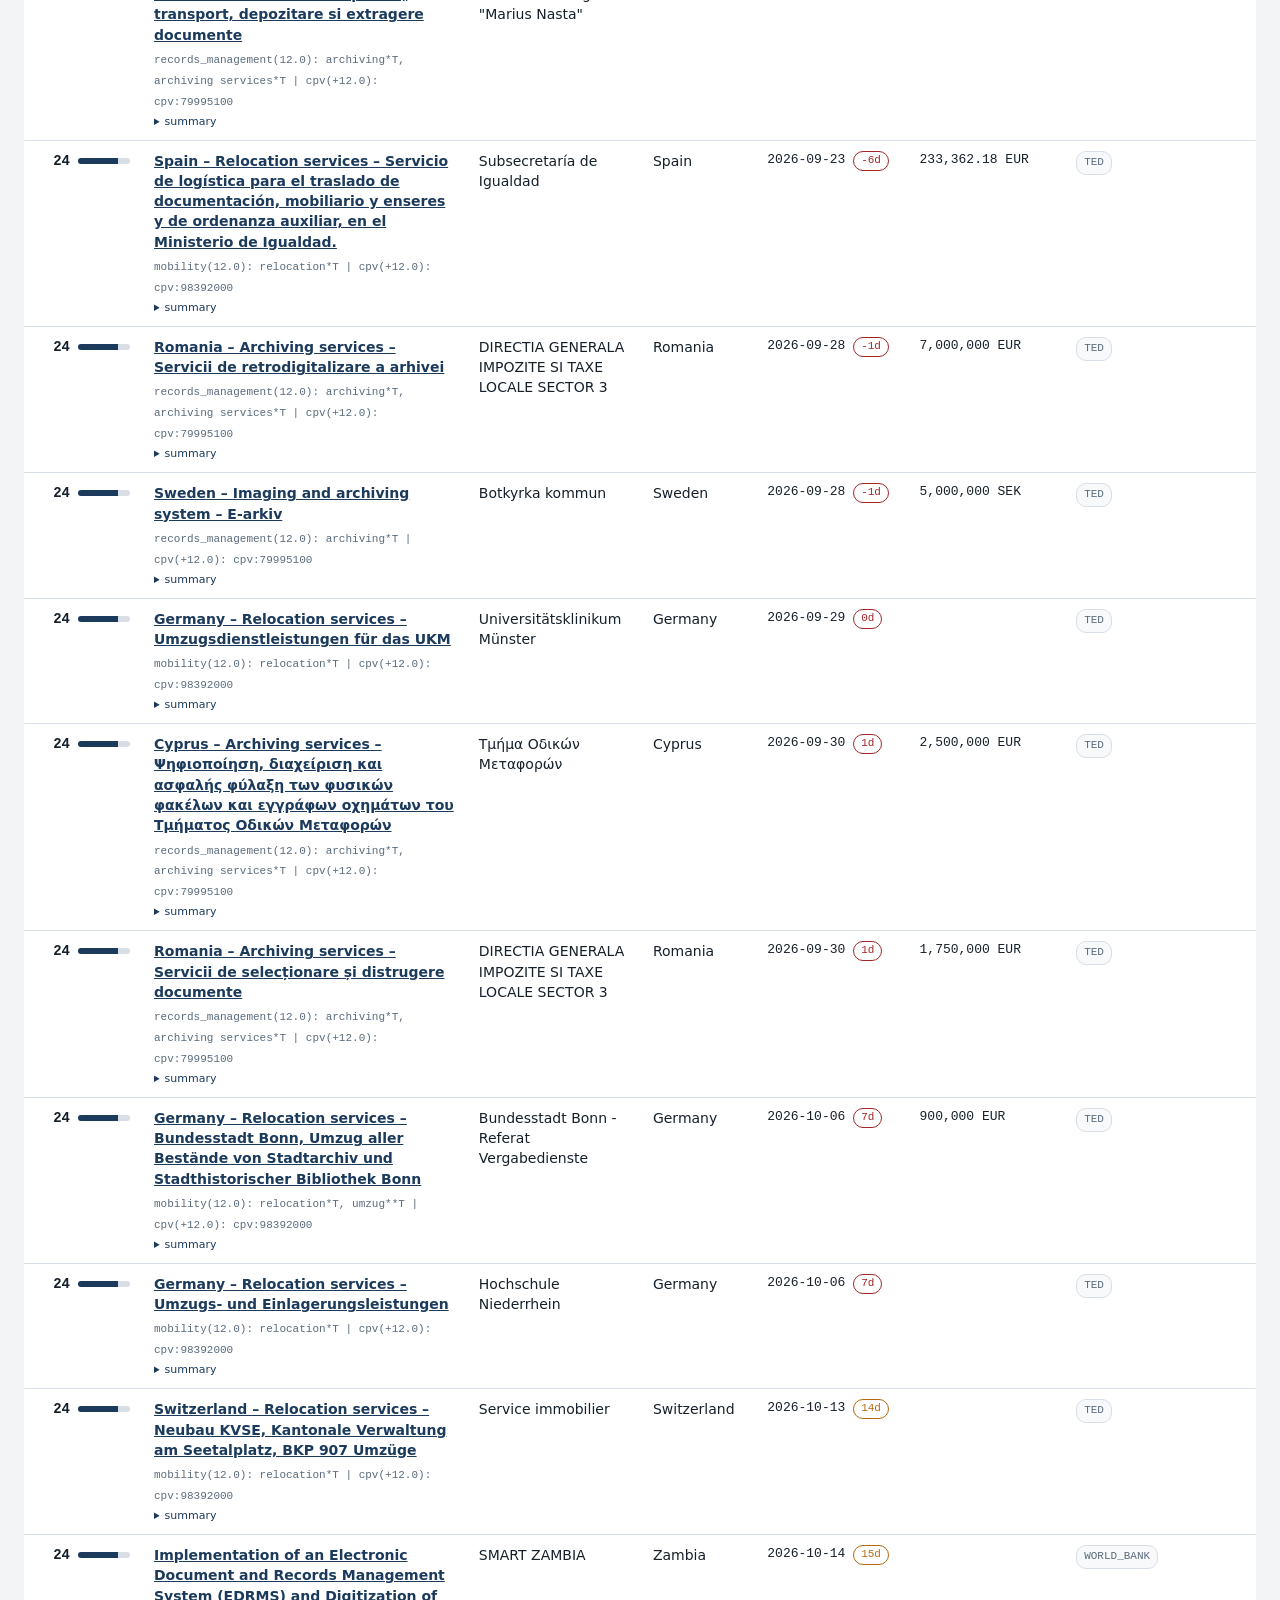
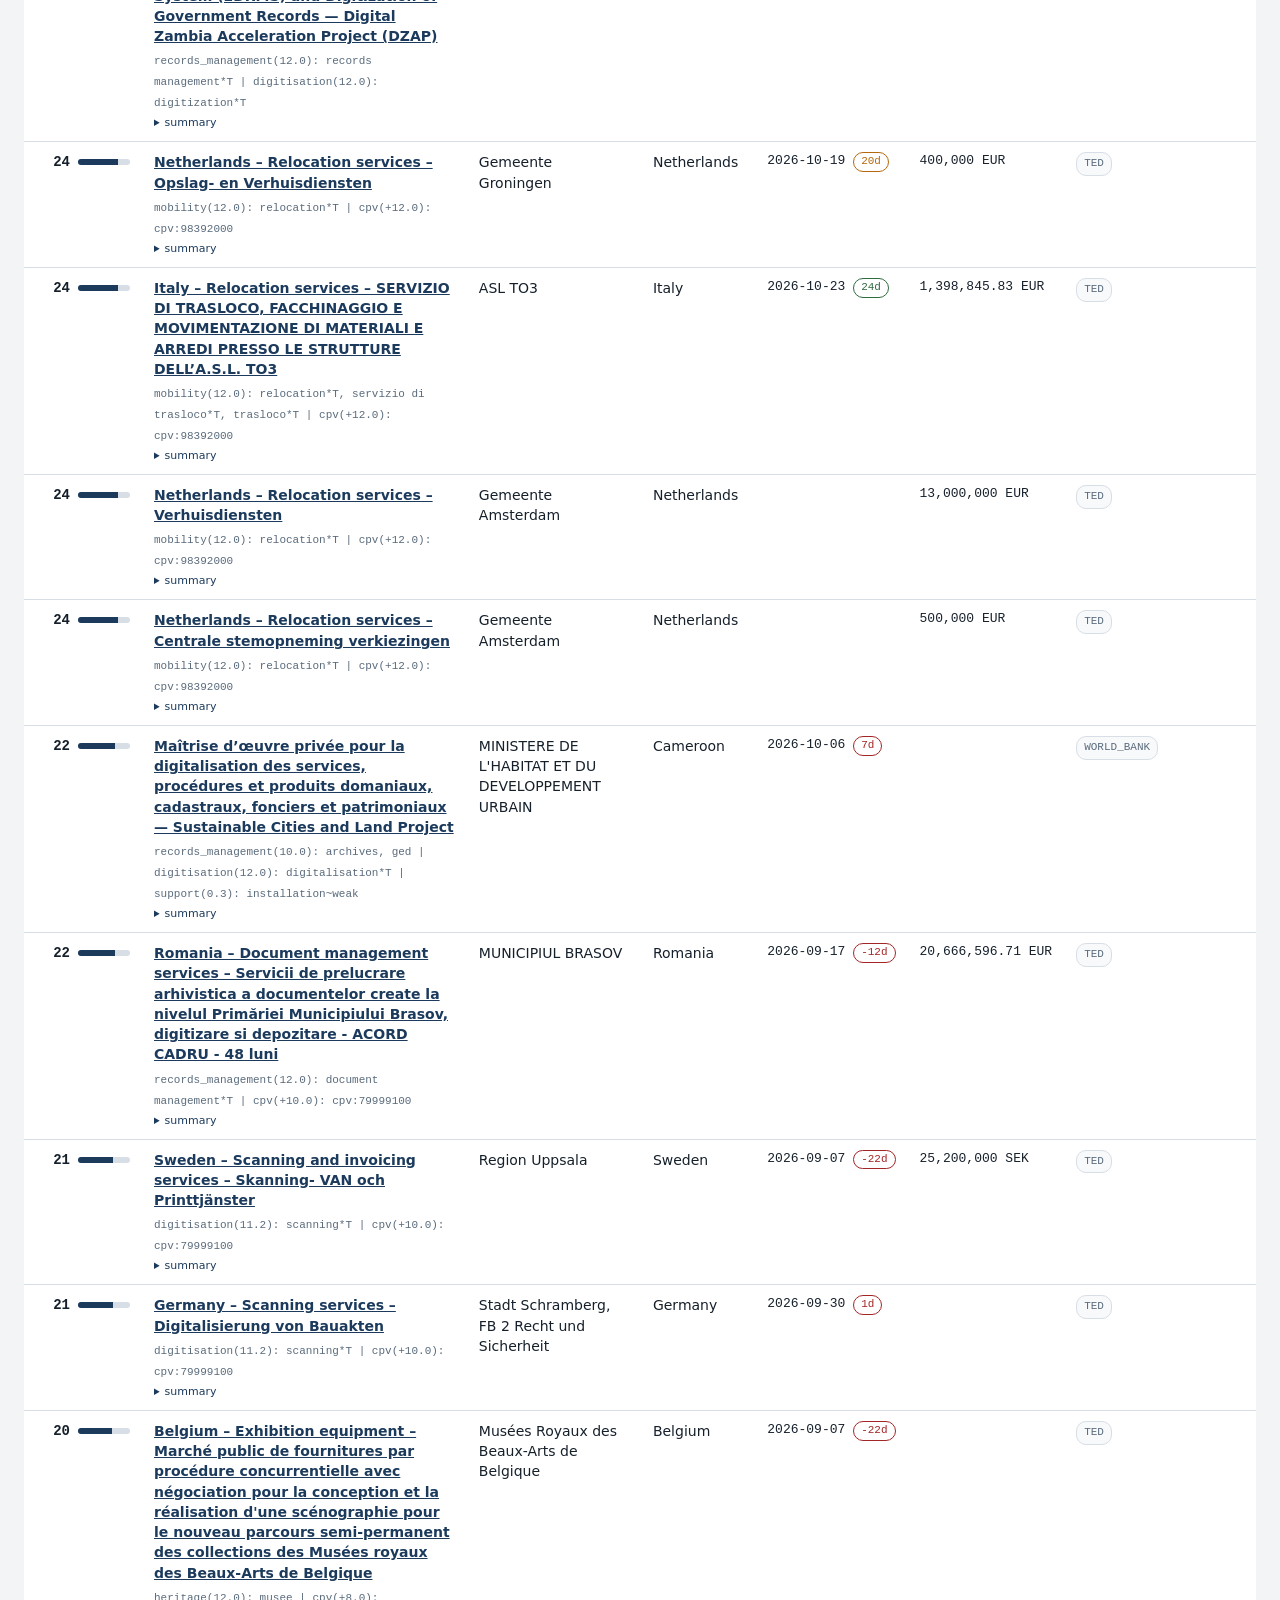
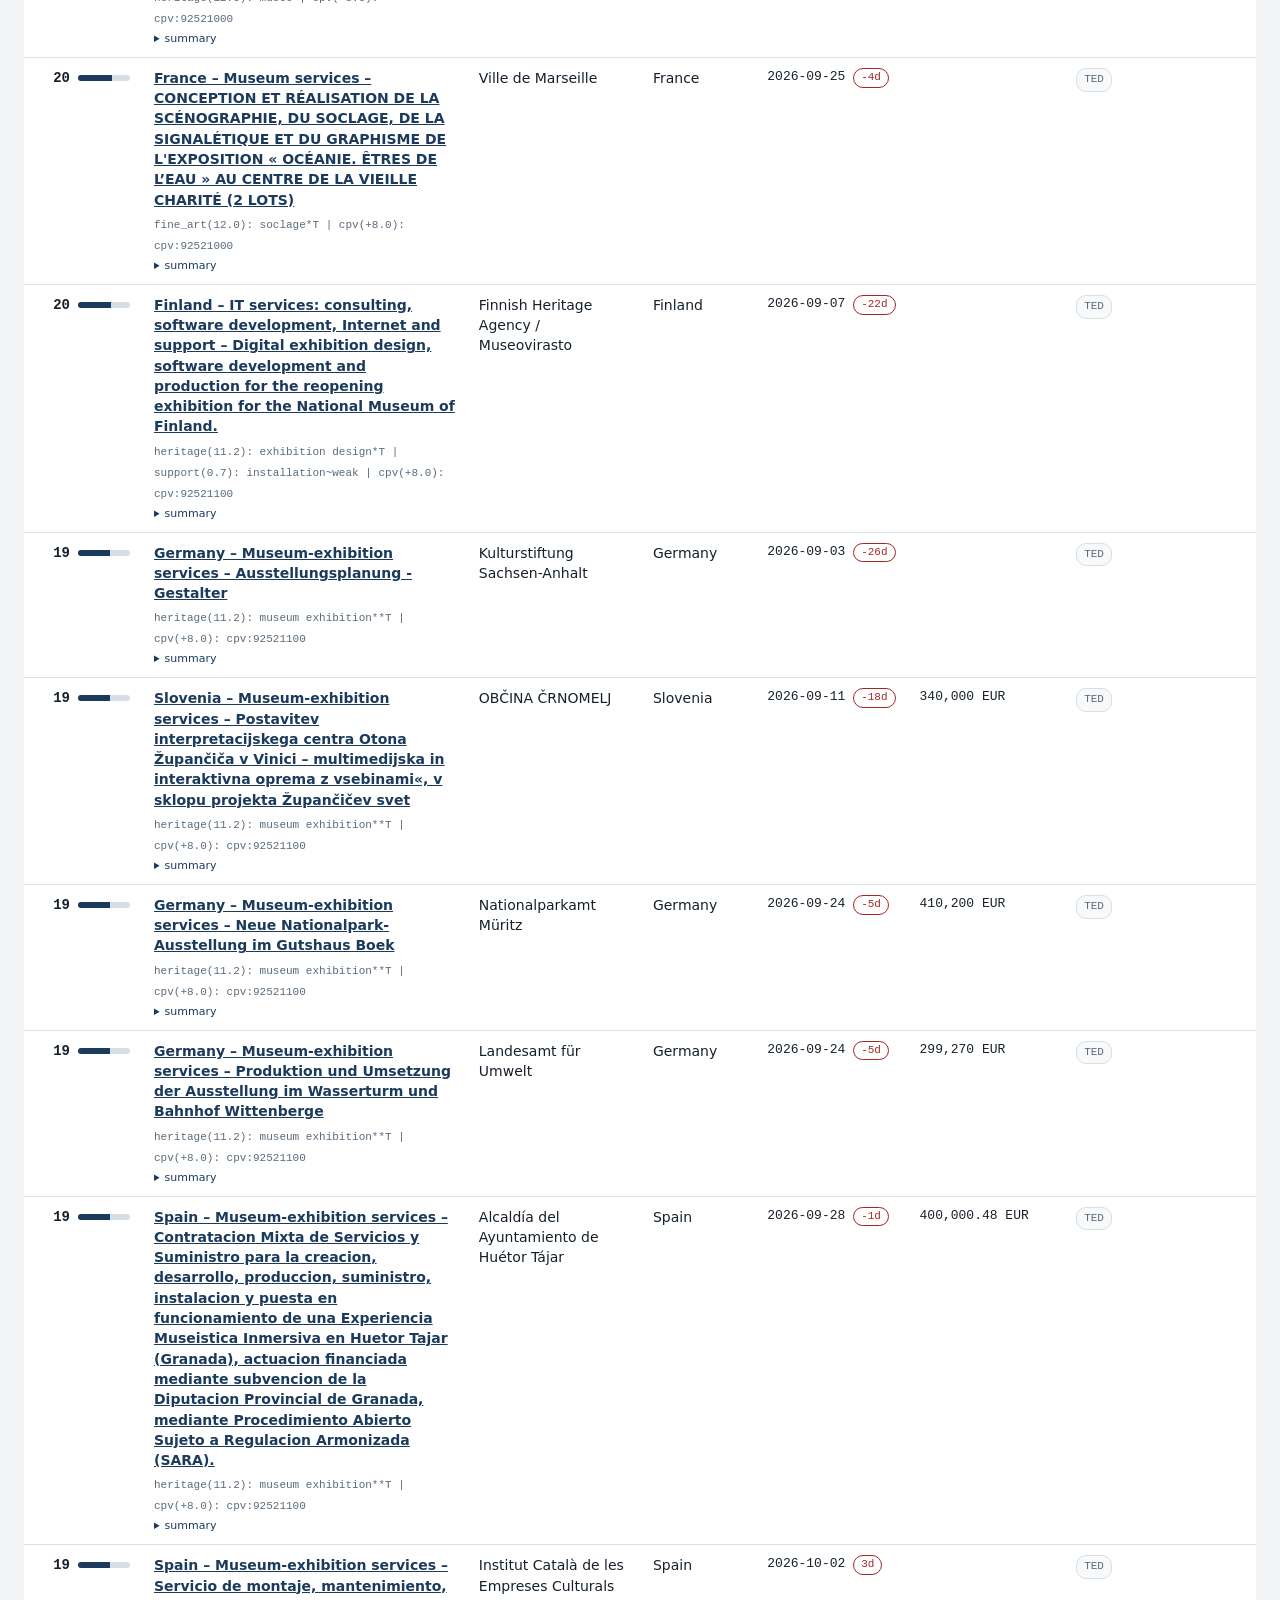
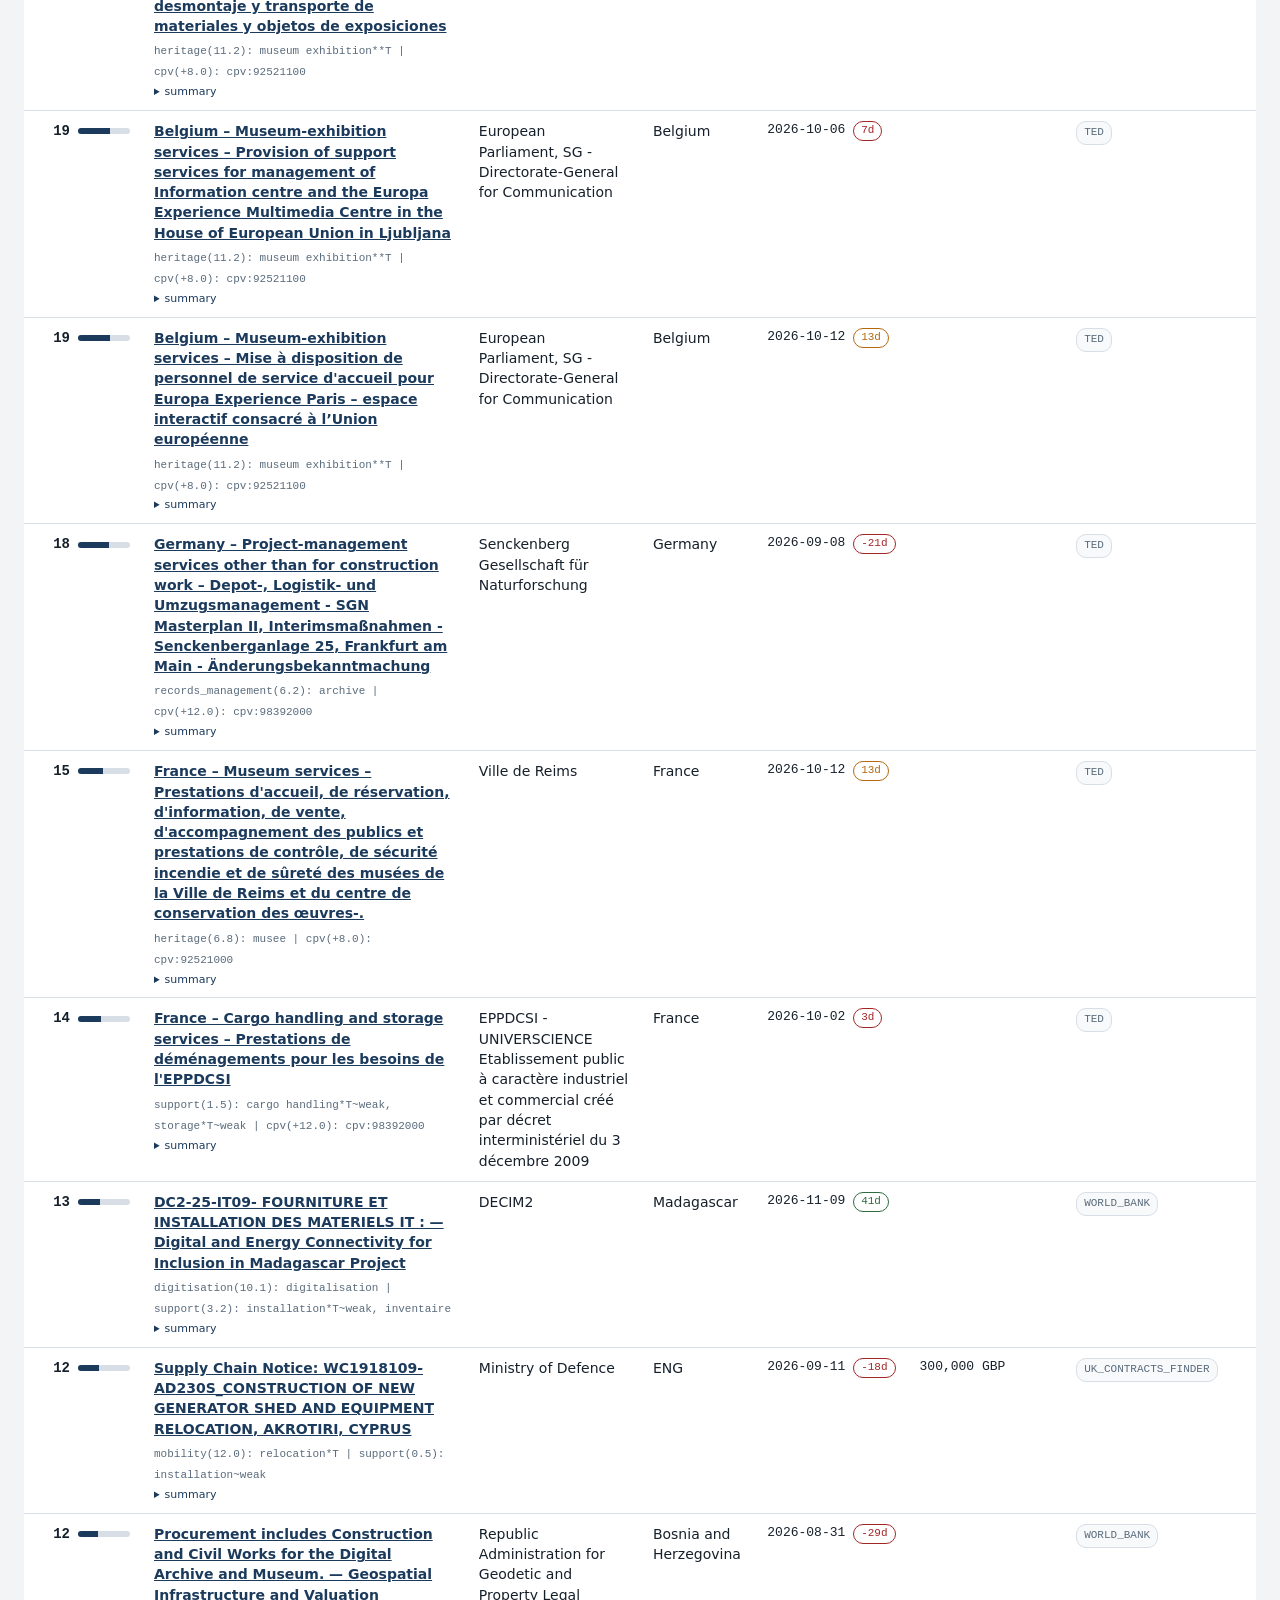
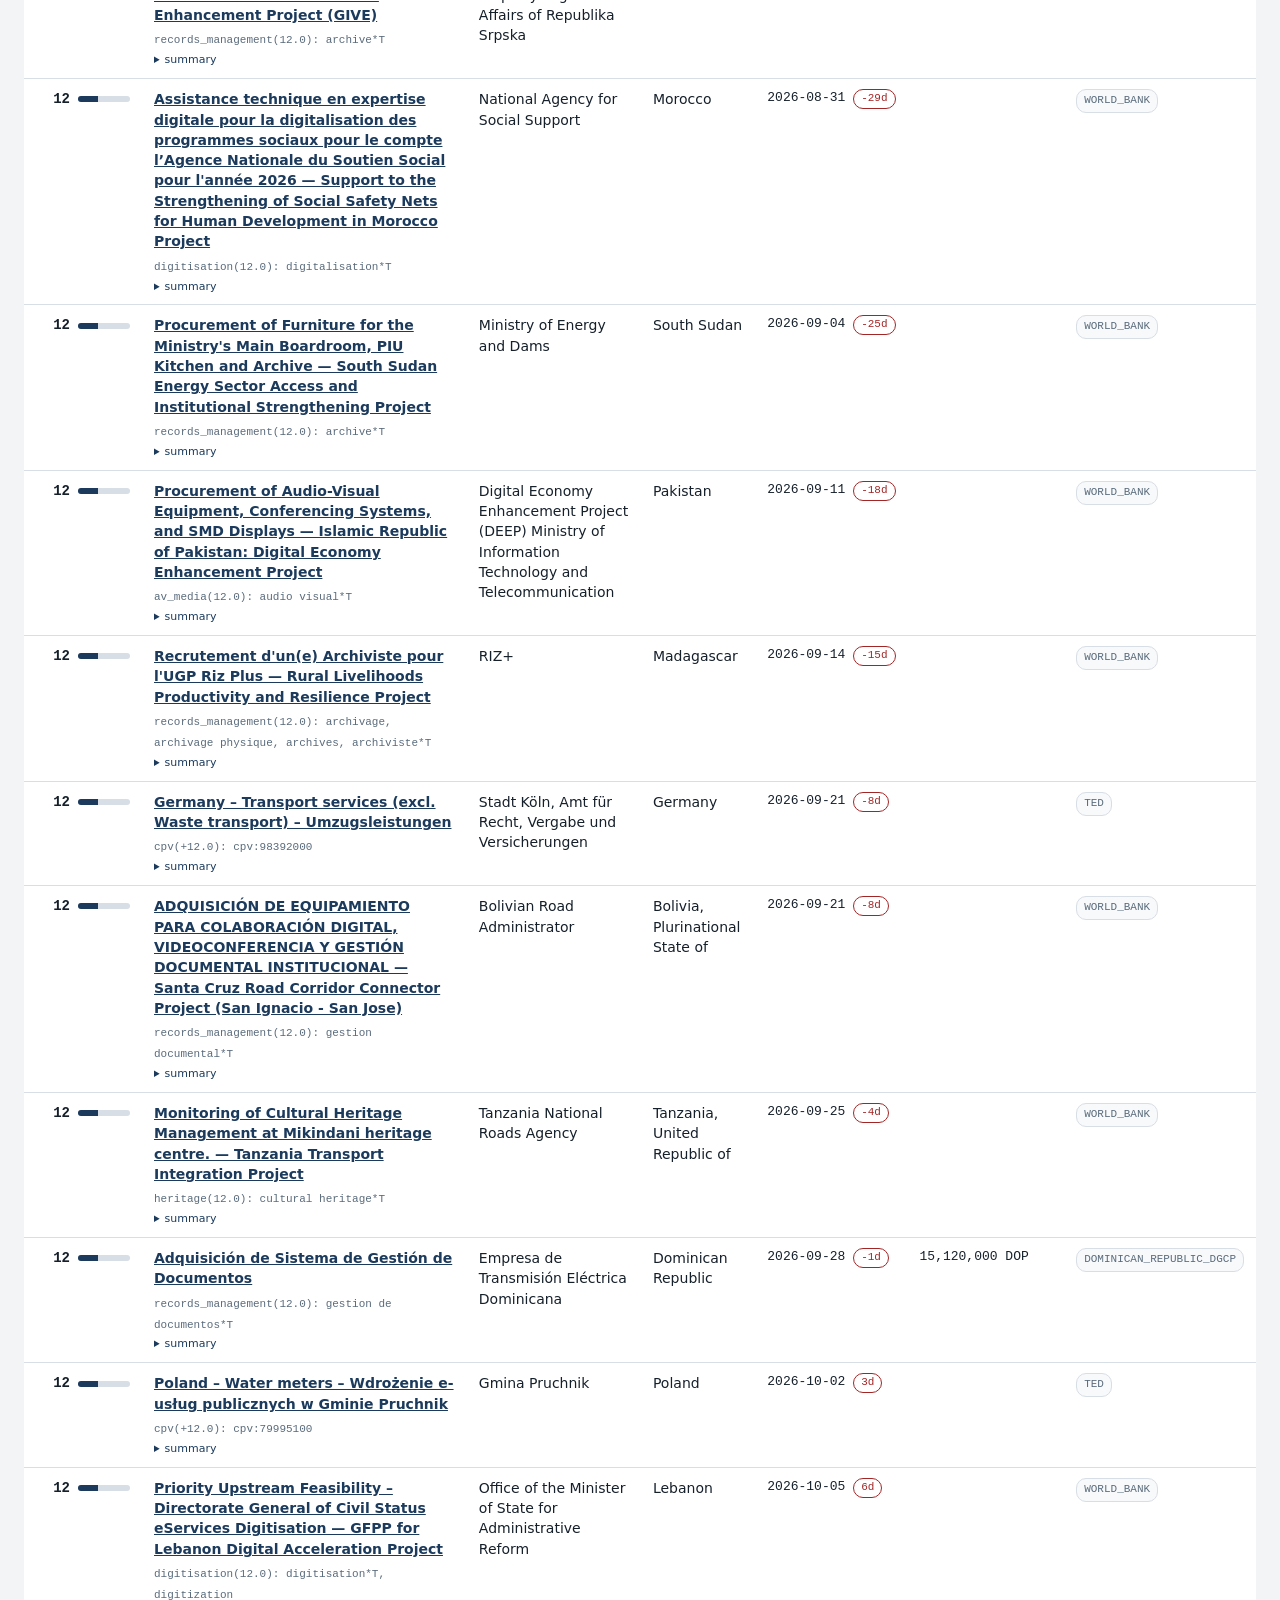
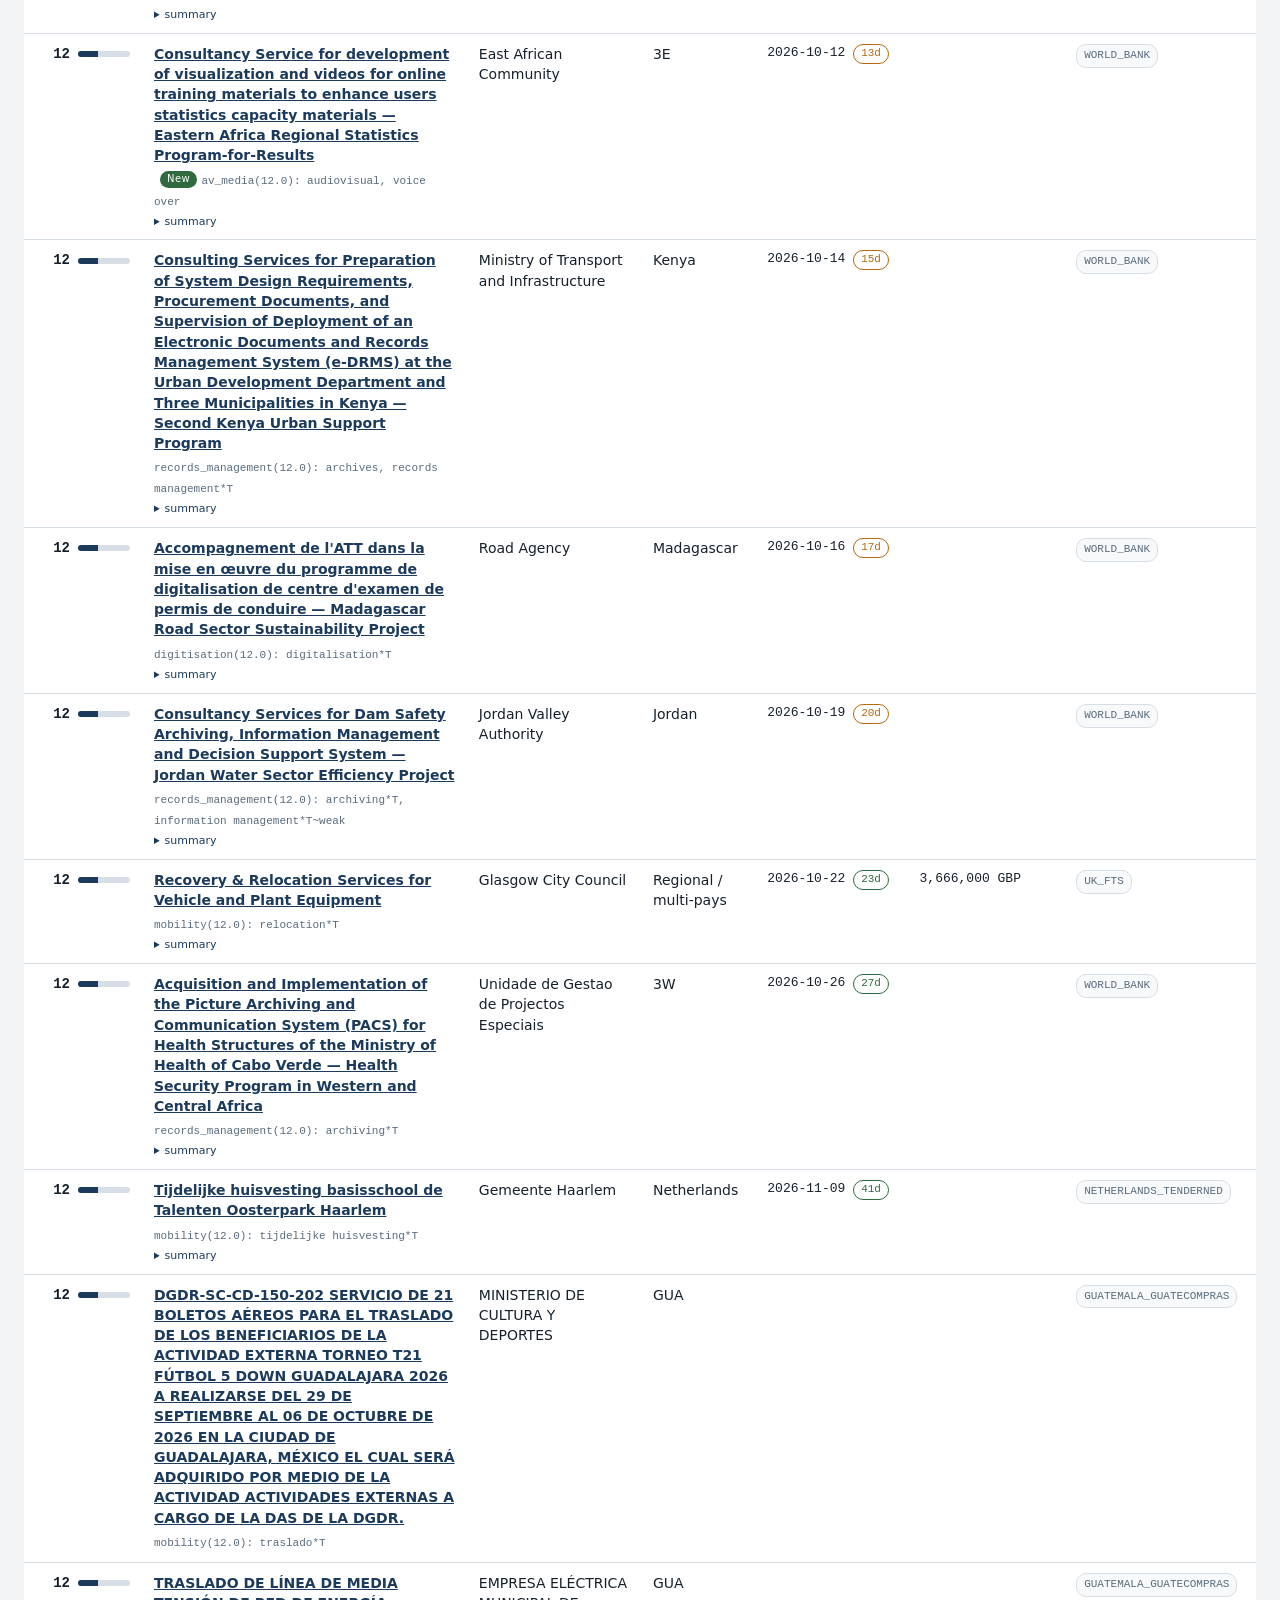
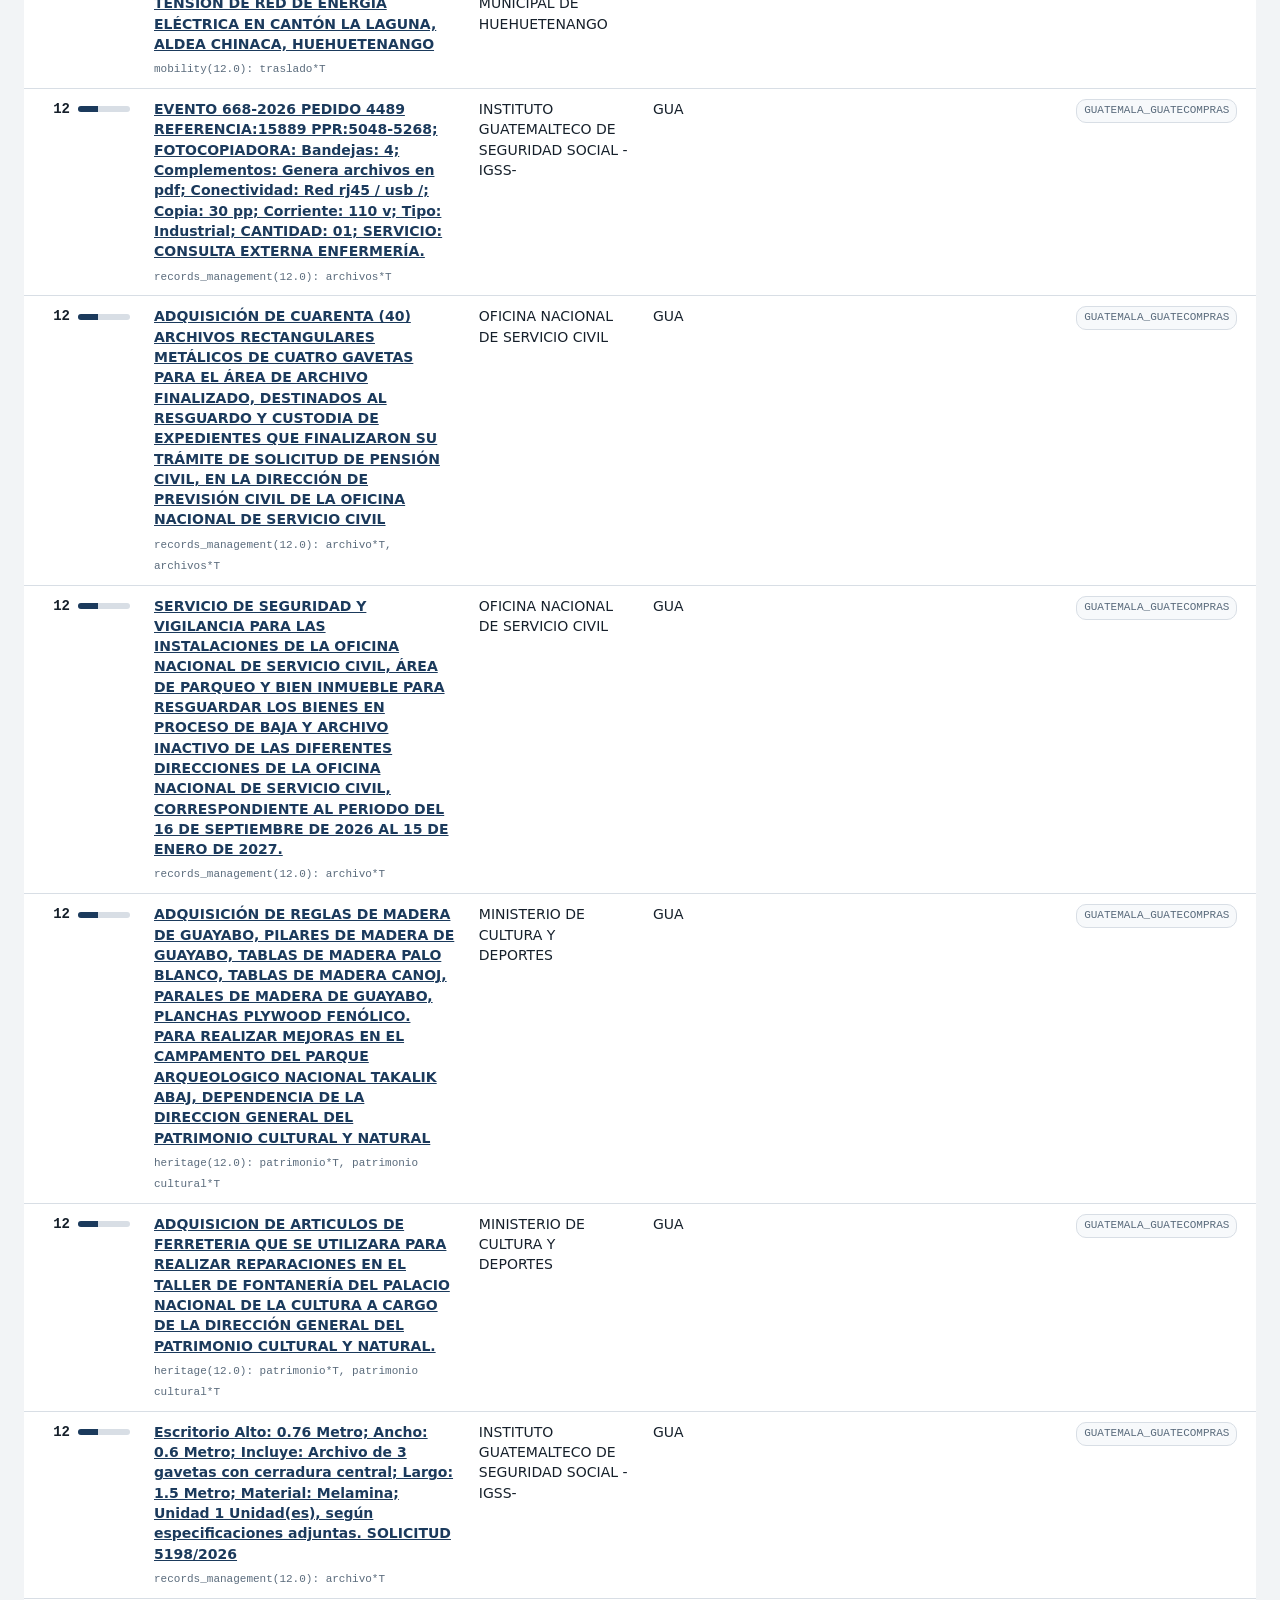
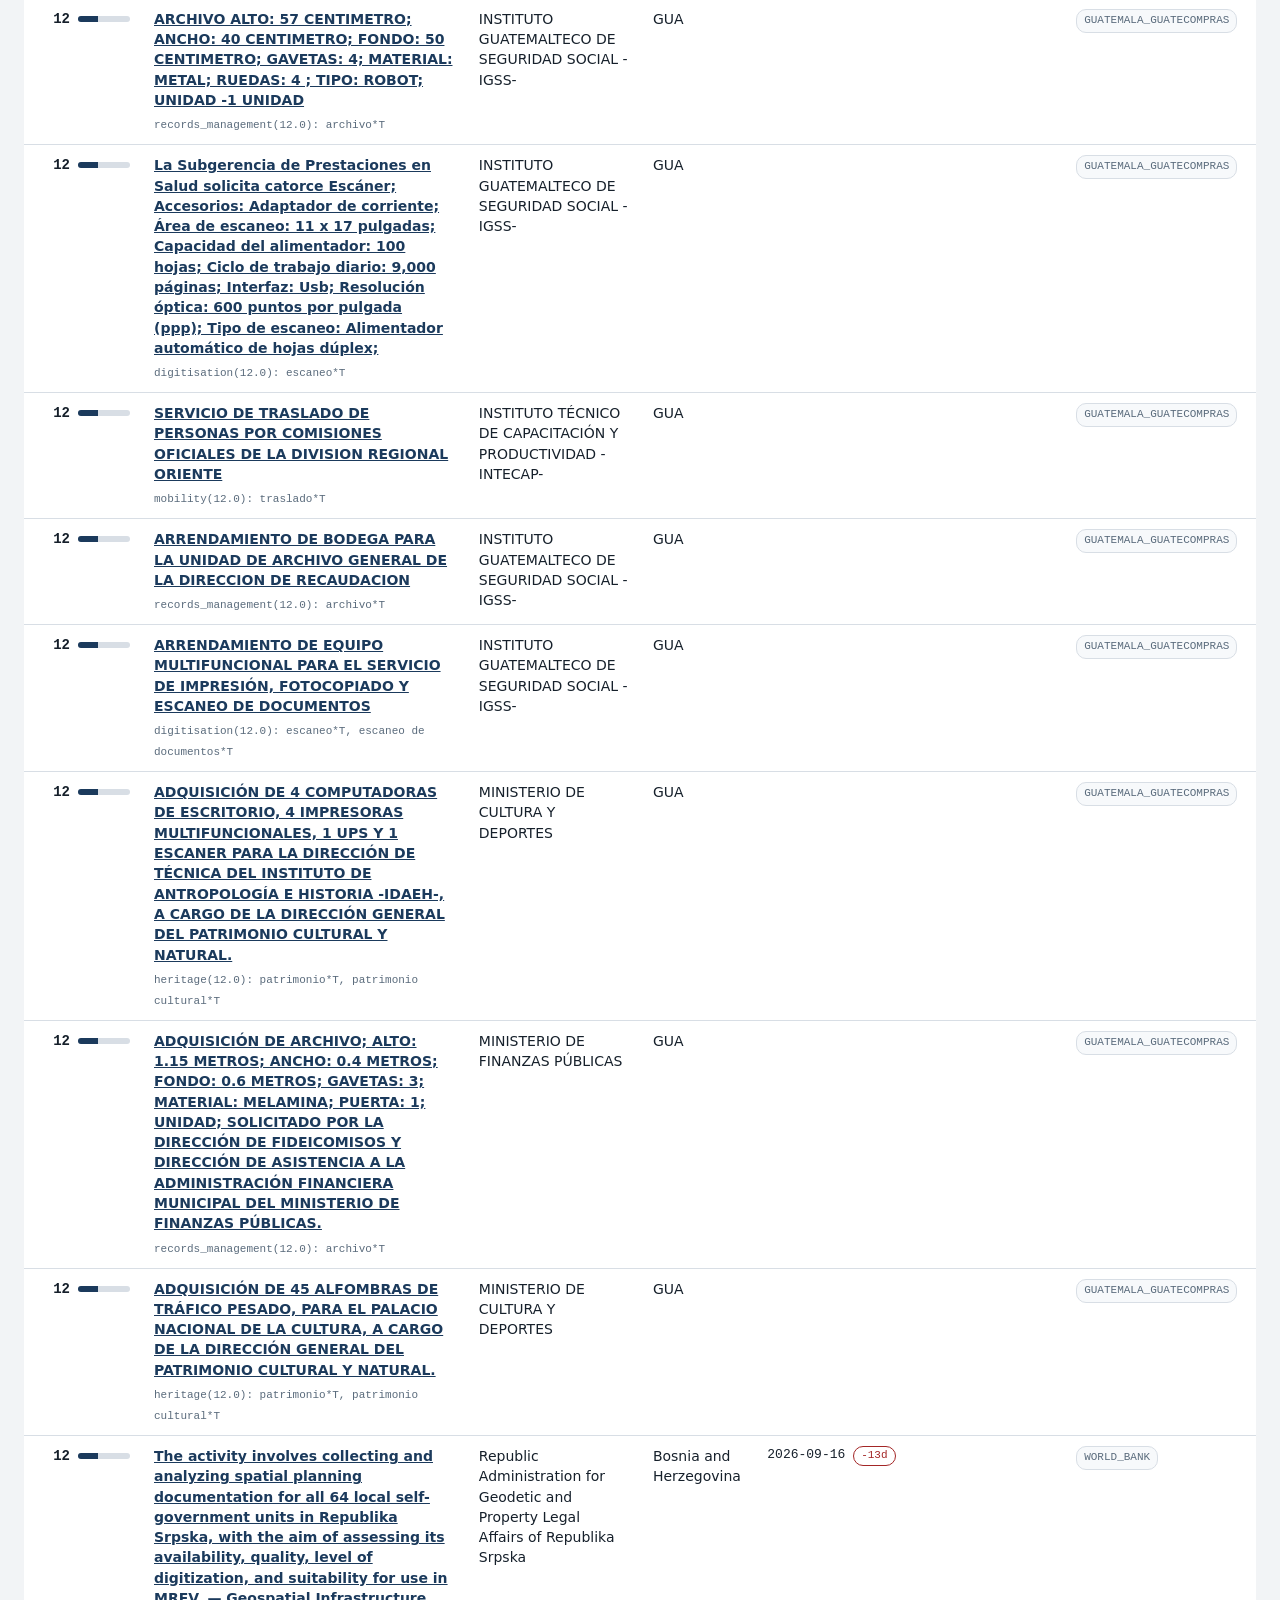
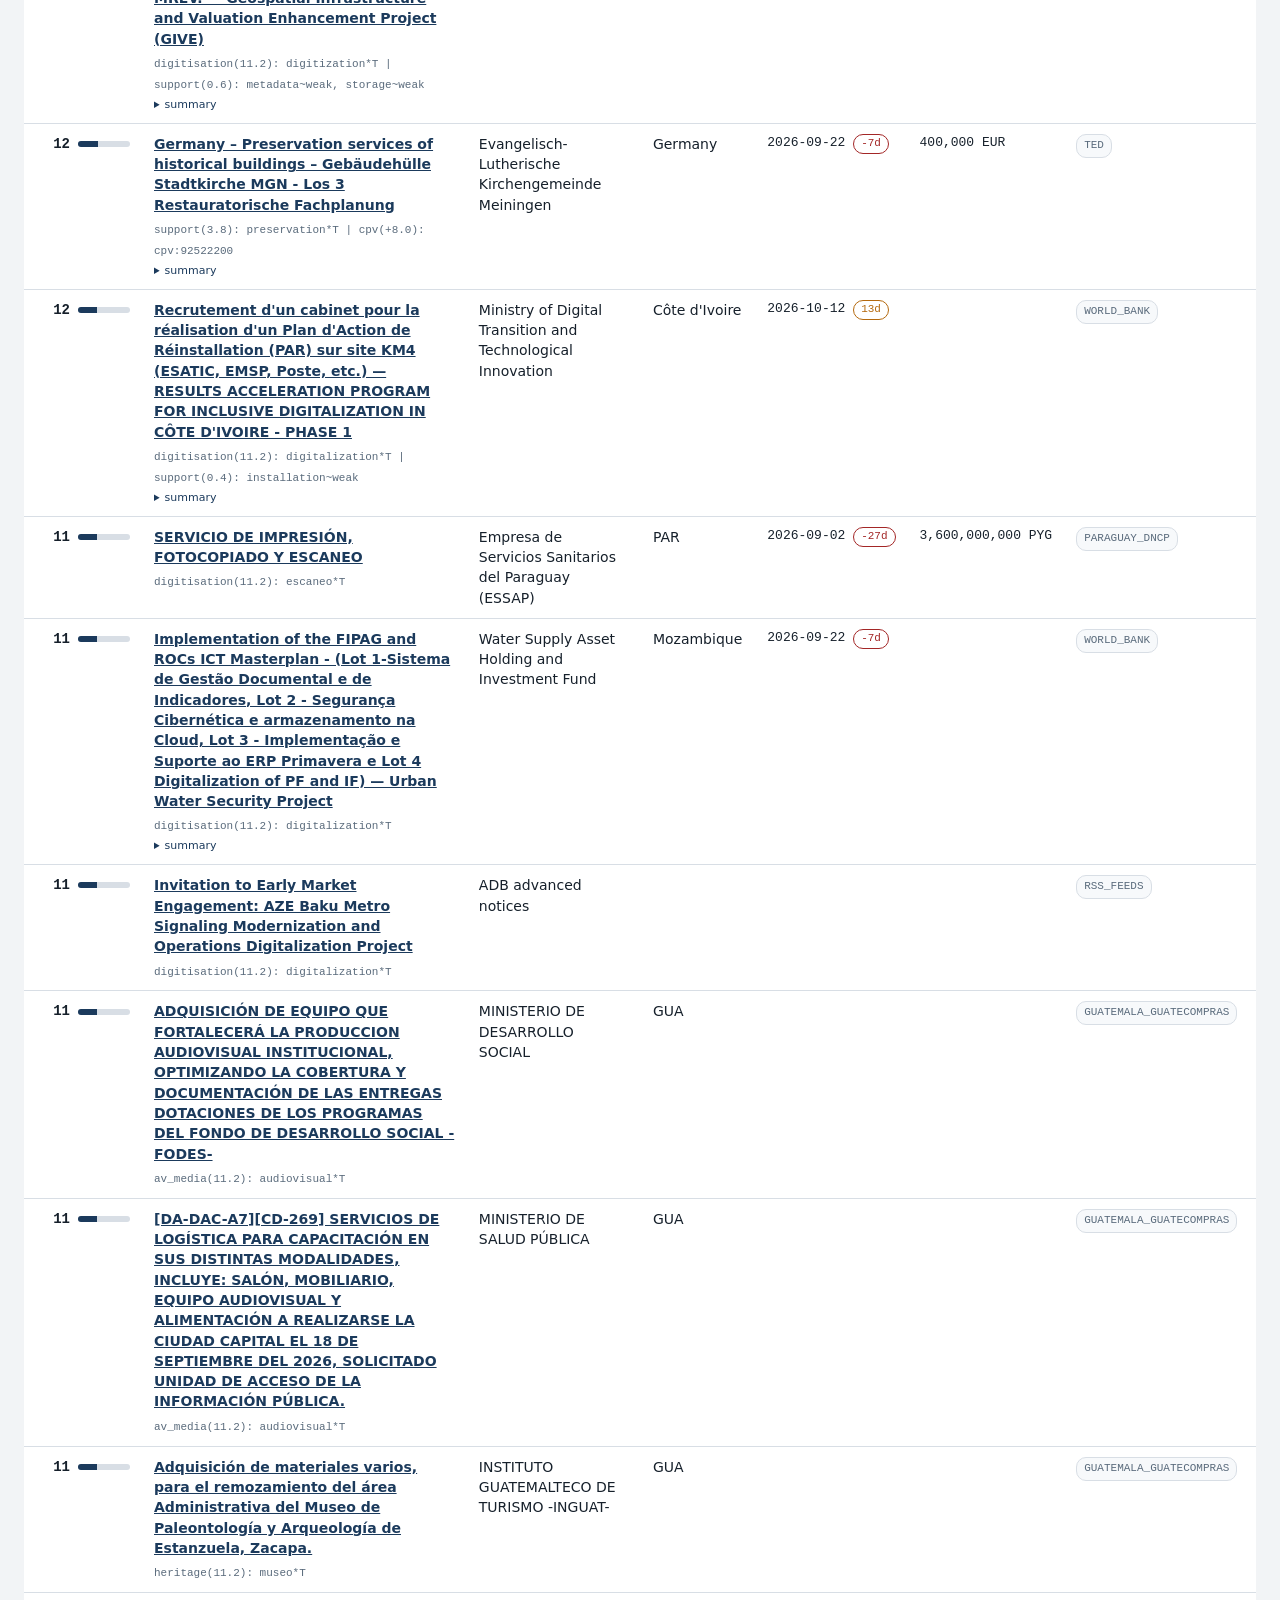
==== commit 85e8d9b7: "Translate site to English, merge nav, remove Contact/Prospection" ====
--- a/site/index.html
+++ b/site/index.html
@@ -1,5 +1,5 @@
 <!doctype html>
-<html lang="fr">
+<html lang="en">
 <head>
 <meta charset="utf-8">
 <meta name="viewport" content="width=device-width, initial-scale=1">
@@ -9,32 +9,28 @@
 <body>
 <header>
   <h1>Tender Radar</h1>
-  <span class="meta">Mis à jour le <span id="generated"></span> &nbsp;·&nbsp; <span id="scope"></span></span>
+  <span class="meta">Updated <span id="generated"></span> &nbsp;·&nbsp; <span id="scope"></span></span>
 </header>
 <nav class="site-tabs">
   <a href="index.html" class="active">📋 Tenders</a>
   <a href="newsletter.html">📰 Business Newsletter</a>
-  <a href="contact.html">🌍 Contact</a>
-  <a href="prospection.html">🕸️ Prospection</a>
-</nav>
-
-<nav class="sub-tabs">
-  <button id="subtab-active" class="on" onclick="showSubtab('active')">Actifs</button>
-  <button id="subtab-history" onclick="showSubtab('history')">Historique</button>
+  <span class="tabs-sep" aria-hidden="true"></span>
+  <button id="subtab-active" class="on" onclick="showSubtab('active')">Active</button>
+  <button id="subtab-history" onclick="showSubtab('history')">History</button>
 </nav>
 
 <div id="renewal-alert" class="renewal-alert" style="display:none"></div>
 
 <div id="active-toolbar" class="toolbar">
-  <label for="q">Filtre</label>
-  <input id="q" type="search" placeholder="titre, acheteur, mot-clé…" autocomplete="off">
-  <label for="country">Pays</label>
-  <select id="country"><option value="">tous</option></select>
+  <label for="q">Filter</label>
+  <input id="q" type="search" placeholder="title, buyer, keyword…" autocomplete="off">
+  <label for="country">Country</label>
+  <select id="country"><option value="">all</option></select>
   <label for="src">Source</label>
-  <select id="src"><option value="">toutes</option></select>
-  <label class="check"><input type="checkbox" id="urgent-only"> Clôture ≤ 7 jours</label>
+  <select id="src"><option value="">all</option></select>
+  <label class="check"><input type="checkbox" id="urgent-only"> Closing ≤ 7 days</label>
   <span class="count" id="count"></span>
-  <button id="health-toggle" type="button">État des sources</button>
+  <button id="health-toggle" type="button">Source status</button>
 </div>
 
 <div class="toolbar" id="activity-filter" style="flex-wrap:wrap;gap:6px"></div>
@@ -42,7 +38,7 @@
 
 <div id="health-panel" class="health-panel" style="display:none">
   <table>
-    <thead><tr><th>Source</th><th>Dernier passage</th><th>Statut</th><th>AO actifs</th></tr></thead>
+    <thead><tr><th>Source</th><th>Last run</th><th>Status</th><th>Active tenders</th></tr></thead>
     <tbody id="health-tbody"></tbody>
   </table>
 </div>
@@ -52,44 +48,44 @@
     <thead>
       <tr>
         <th data-key="score">Score</th>
-        <th data-key="title">Appel d'offres</th>
-        <th data-key="buyer" class="hide-sm">Acheteur</th>
-        <th data-key="country_name">Pays</th>
-        <th data-key="deadline">Échéance</th>
-        <th data-key="value" class="hide-sm">Valeur</th>
+        <th data-key="title">Tender</th>
+        <th data-key="buyer" class="hide-sm">Buyer</th>
+        <th data-key="country_name">Country</th>
+        <th data-key="deadline">Deadline</th>
+        <th data-key="value" class="hide-sm">Value</th>
         <th data-key="source" class="hide-sm">Source</th>
       </tr>
     </thead>
     <tbody id="tbody"></tbody>
   </table>
-  <p class="empty" id="empty" style="display:none">Aucun appel d'offres pour ce filtre.</p>
+  <p class="empty" id="empty" style="display:none">No tenders match this filter.</p>
 </main>
 
 <main id="view-history" style="display:none">
-  <p class="nl-sub" style="padding:14px 24px 0">Appels d'offres dont la date limite est passée. La section
-  "renouvellement à prévoir" ci-dessus liste ceux dont la durée de contrat annoncée se termine dans les
-  6 prochains mois — le marché reviendra probablement en jeu à ce moment-là.</p>
+  <p class="nl-sub" style="padding:14px 24px 0">Tenders whose deadline has passed. The "upcoming renewal"
+  section above lists the ones whose announced contract length ends within the next 6 months —
+  the market is likely to come back up for bid around then.</p>
   <table>
     <thead>
       <tr>
         <th>Score</th>
-        <th>Appel d'offres</th>
-        <th>Acheteur</th>
-        <th>Pays</th>
-        <th>Échéance dépassée le</th>
-        <th>Fin de contrat estimée</th>
+        <th>Tender</th>
+        <th>Buyer</th>
+        <th>Country</th>
+        <th>Deadline passed on</th>
+        <th>Estimated contract end</th>
         <th>Source</th>
       </tr>
     </thead>
     <tbody id="history-tbody"></tbody>
   </table>
-  <p class="empty" id="history-empty" style="display:none">Aucun historique pour l'instant.</p>
+  <p class="empty" id="history-empty" style="display:none">No history yet.</p>
 </main>
 
 <footer>
-  Généré automatiquement chaque jour par le pipeline tender-radar. Filtrez par pays
-  ci-dessus, ou cliquez sur l'entête d'une colonne pour trier. Aucun compte requis —
-  le lien de cette page suffit.
+  Generated automatically every day by the tender-radar pipeline. Filter by country
+  above, or click a column header to sort. No account required —
+  this page's link is all you need.
 </footer>
 
 <script src="app.js"></script>
--- a/site/style.css
+++ b/site/style.css
@@ -24,7 +24,7 @@
 header .meta { font-family: var(--mono); font-size: 12px; color: #a9c0d6; }
 
 nav.site-tabs {
-  display: flex; gap: 0; background: #14283e; padding: 0 24px;
+  display: flex; align-items: center; gap: 0; background: #14283e; padding: 0 24px;
 }
 nav.site-tabs a {
   color: #a9c0d6; text-decoration: none; font-size: 13.5px; font-weight: 600;
@@ -32,13 +32,14 @@
 }
 nav.site-tabs a:hover { color: #fff; background: rgba(255,255,255,.04); }
 nav.site-tabs a.active { color: #fff; border-bottom-color: var(--amber); background: rgba(255,255,255,.06); }
-
-nav.sub-tabs { display: flex; gap: 8px; padding: 12px 24px 0; background: var(--paper); }
-nav.sub-tabs button {
-  font: inherit; font-size: 13px; padding: 6px 16px; border-radius: 20px;
-  border: 1px solid var(--rule); background: #fff; color: var(--ink-soft); cursor: pointer;
+nav.site-tabs .tabs-sep { flex: 1; }
+nav.site-tabs button {
+  font: inherit; font-size: 12.5px; font-weight: 600; padding: 6px 16px; border-radius: 20px;
+  border: 1px solid rgba(255,255,255,.25); background: transparent; color: #a9c0d6; cursor: pointer;
+  margin-left: 8px;
 }
-nav.sub-tabs button.on { background: var(--navy); border-color: var(--navy); color: #fff; }
+nav.site-tabs button.on { background: var(--amber); border-color: var(--amber); color: #14283e; }
+nav.site-tabs button:hover:not(.on) { color: #fff; border-color: #fff; }
 
 .renewal-alert {
   margin: 12px 24px 0; padding: 12px 16px; border-left: 3px solid var(--amber);
@@ -90,6 +91,9 @@
 a { color: var(--navy); }
 .title { font-weight: 600; display: block; margin-bottom: 3px; }
 .why { font-family: var(--mono); font-size: 11px; color: var(--ink-soft); }
+.summary { font-size: 12px; color: var(--ink-soft); margin-top: 3px; }
+.summary summary { cursor: pointer; color: var(--navy); font-size: 11px; }
+.summary summary::marker { font-size: 10px; }
 .score { display: flex; align-items: center; gap: 8px; }
 .score b { font-family: var(--mono); font-size: 14px; width: 34px; text-align: right; }
 .bar { width: 52px; height: 6px; background: var(--rule); border-radius: 3px; overflow: hidden; }
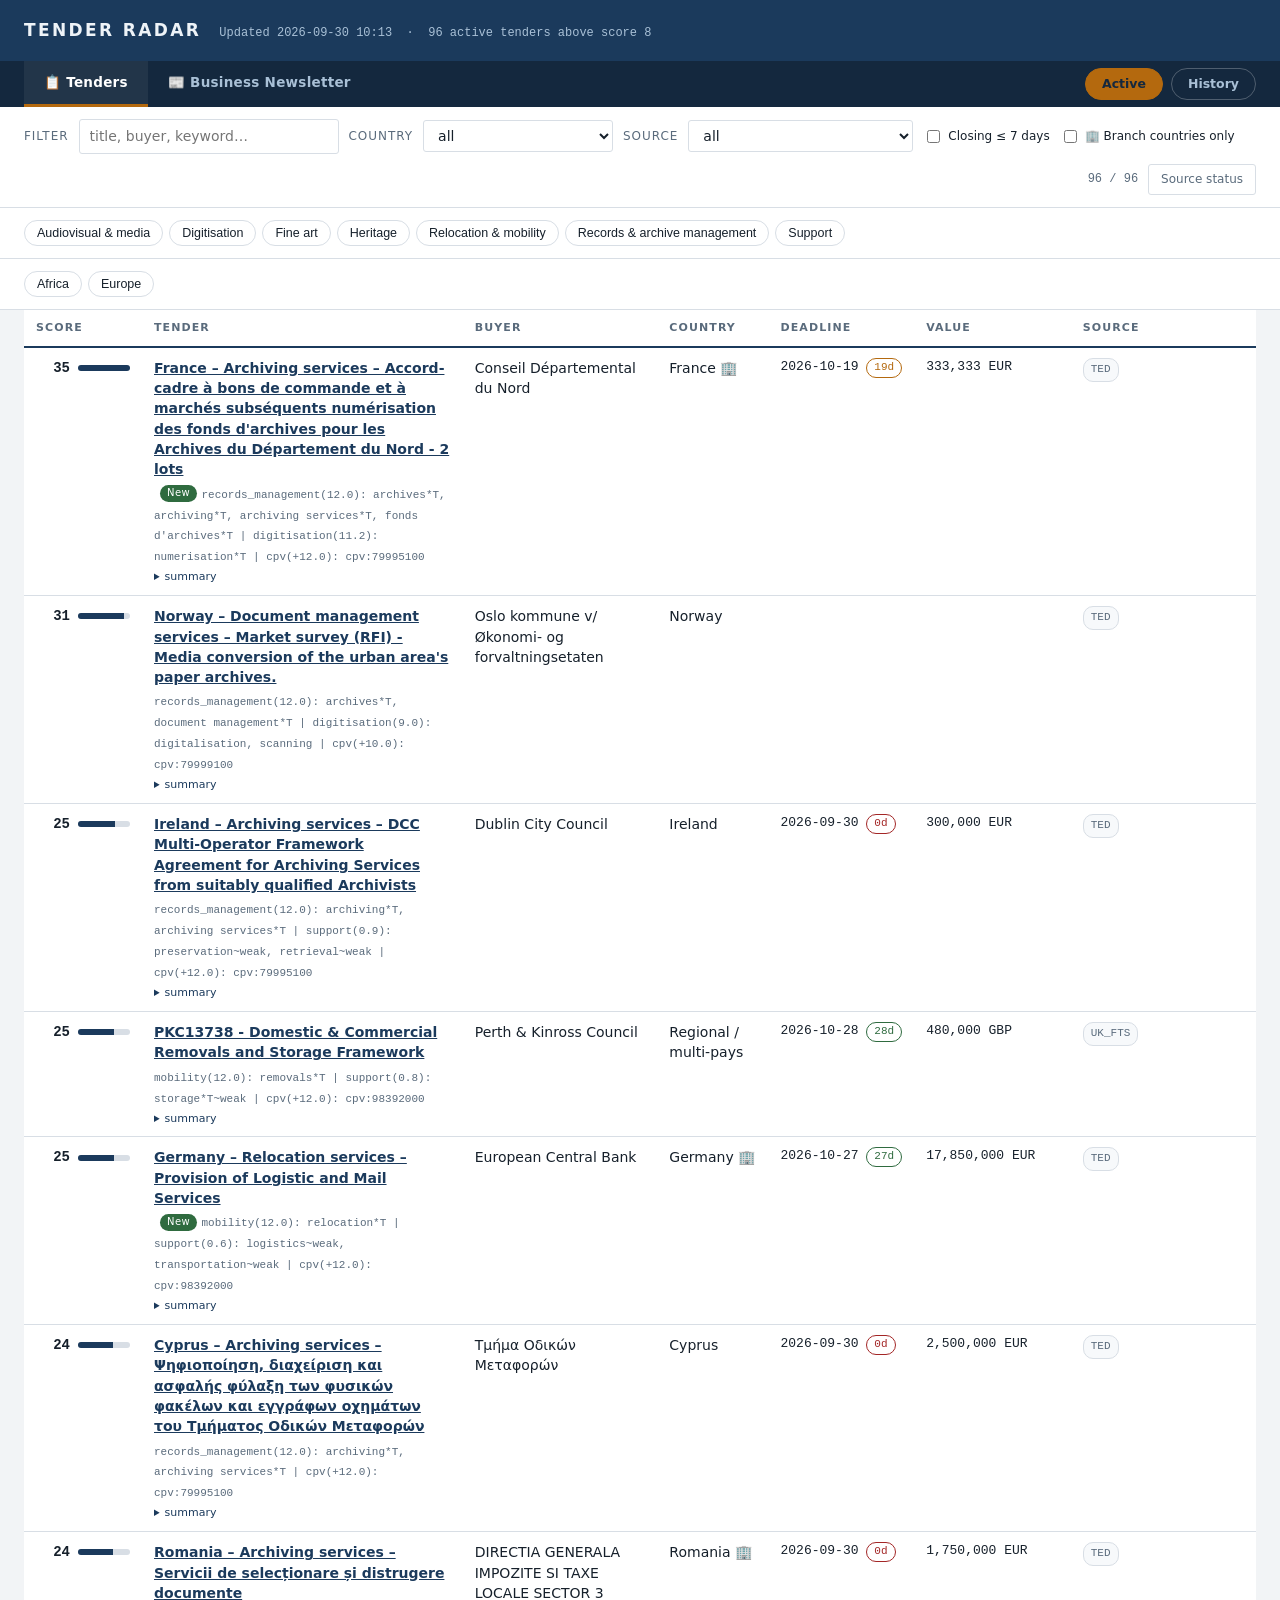
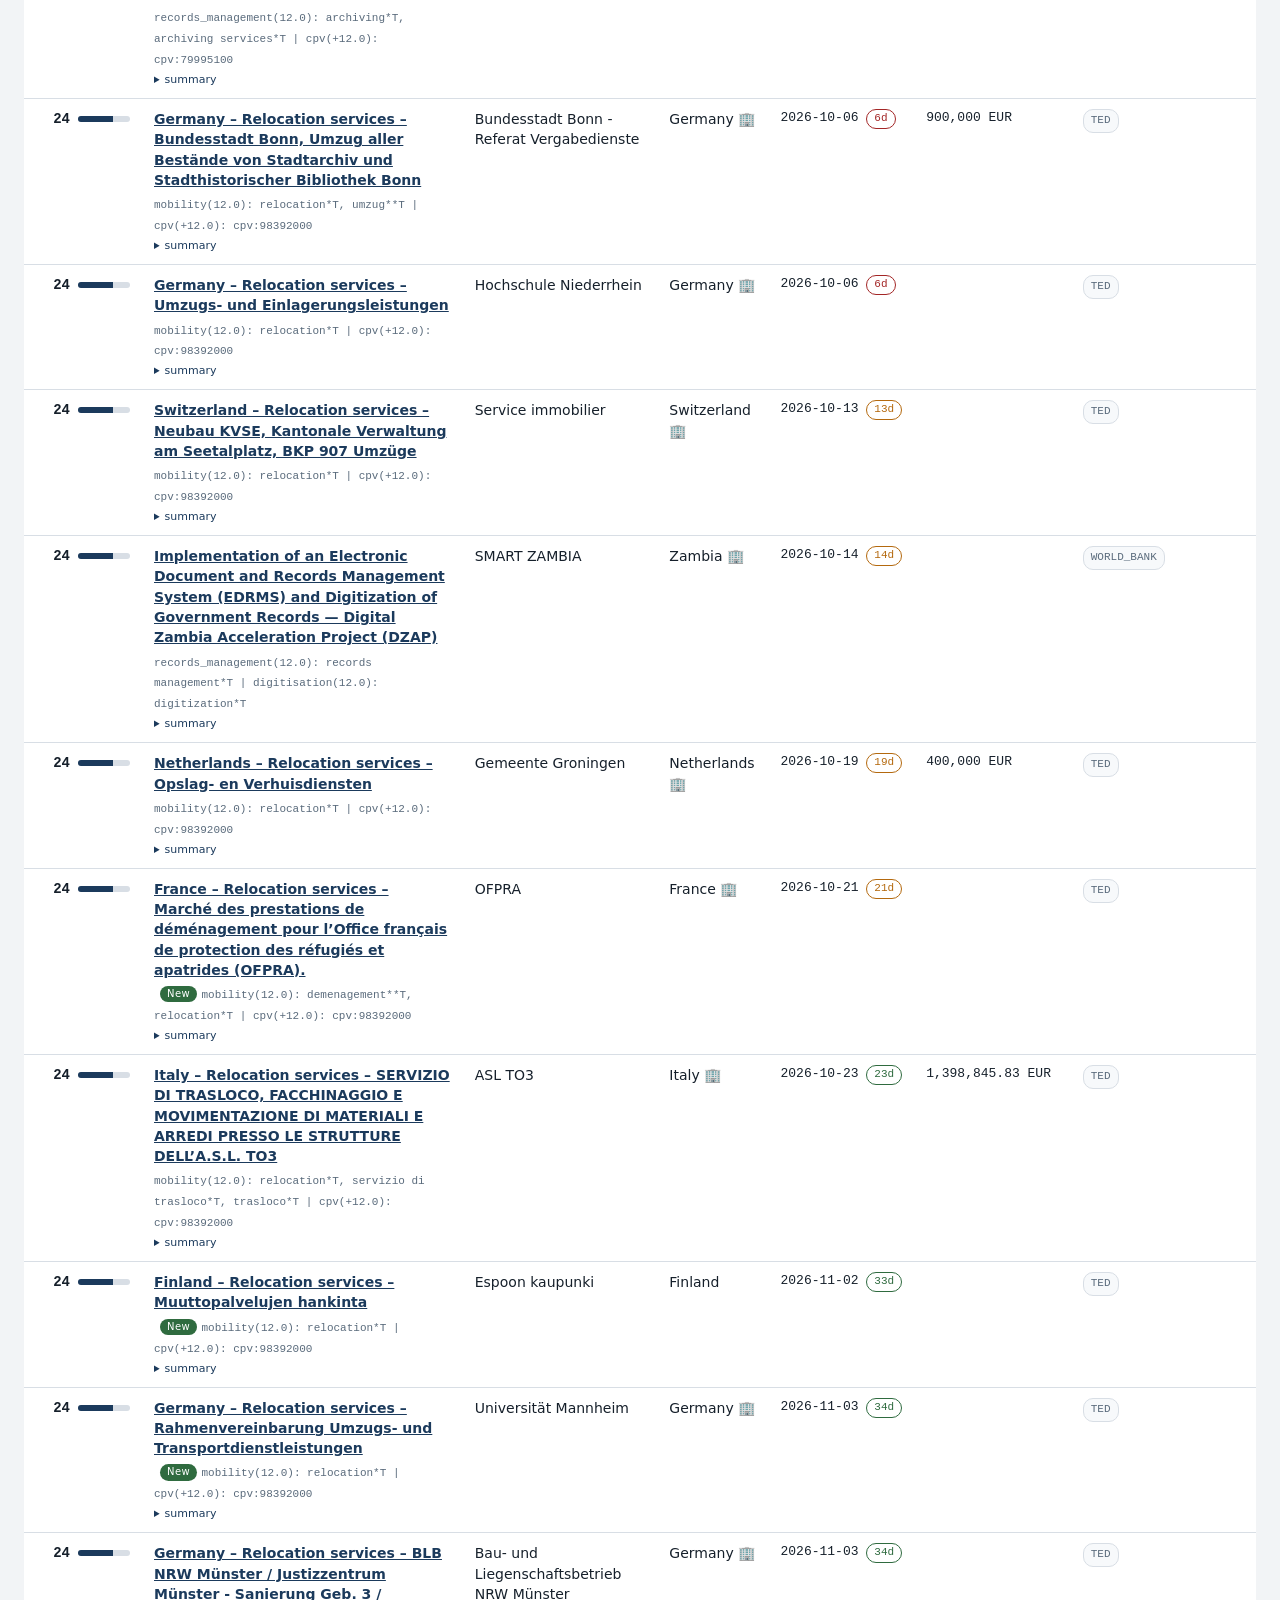
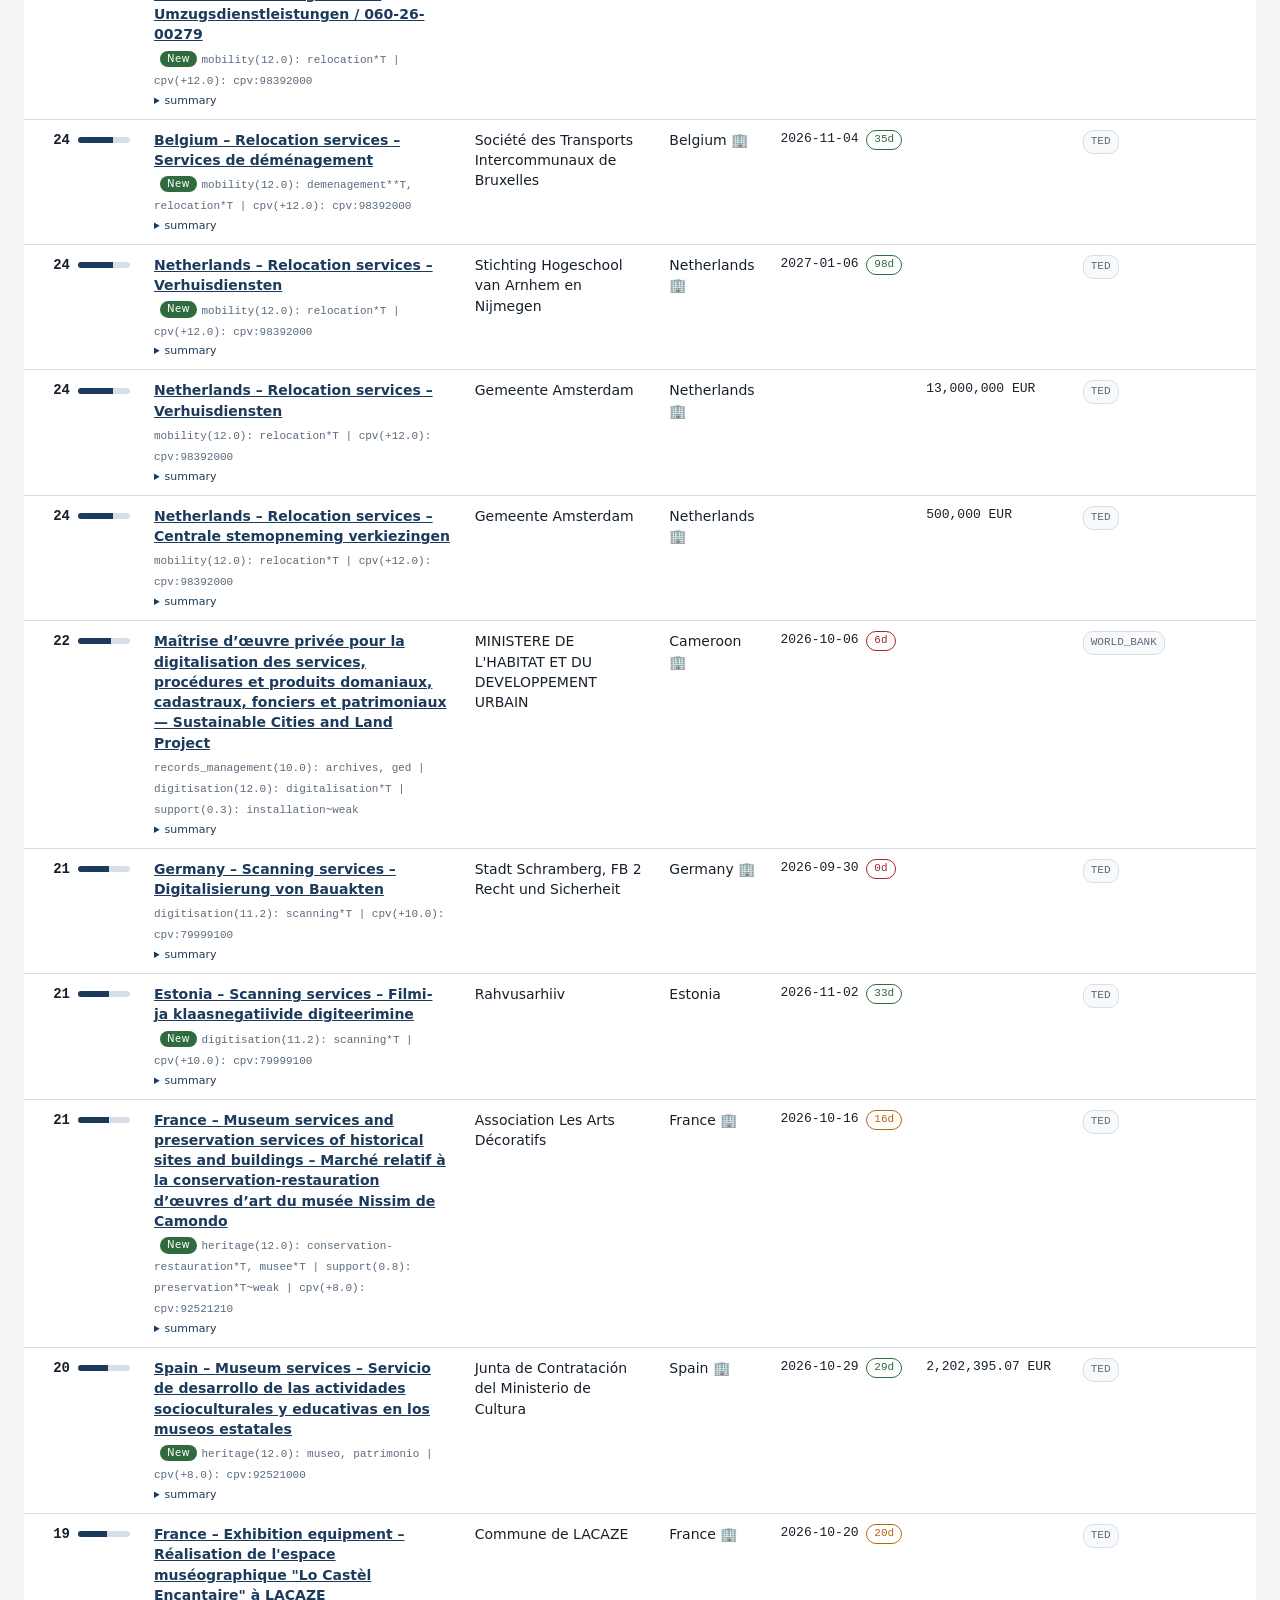
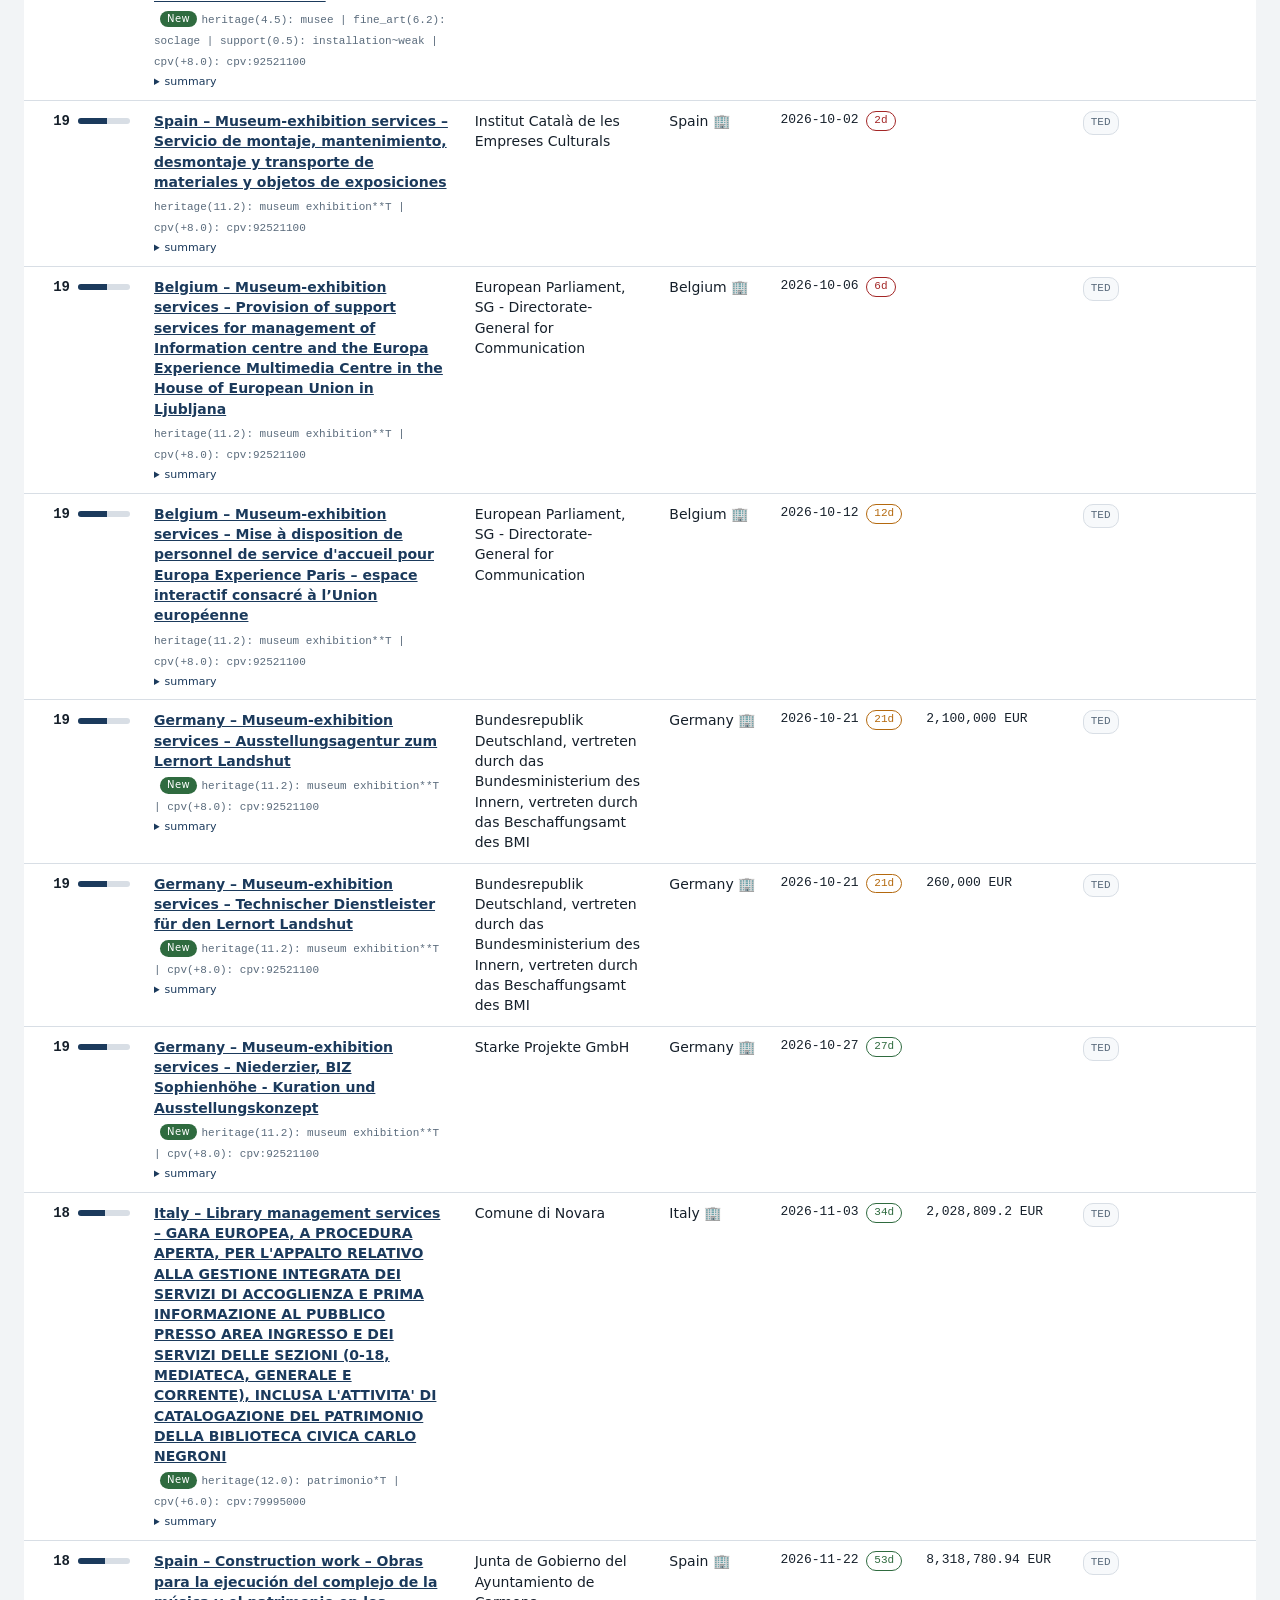
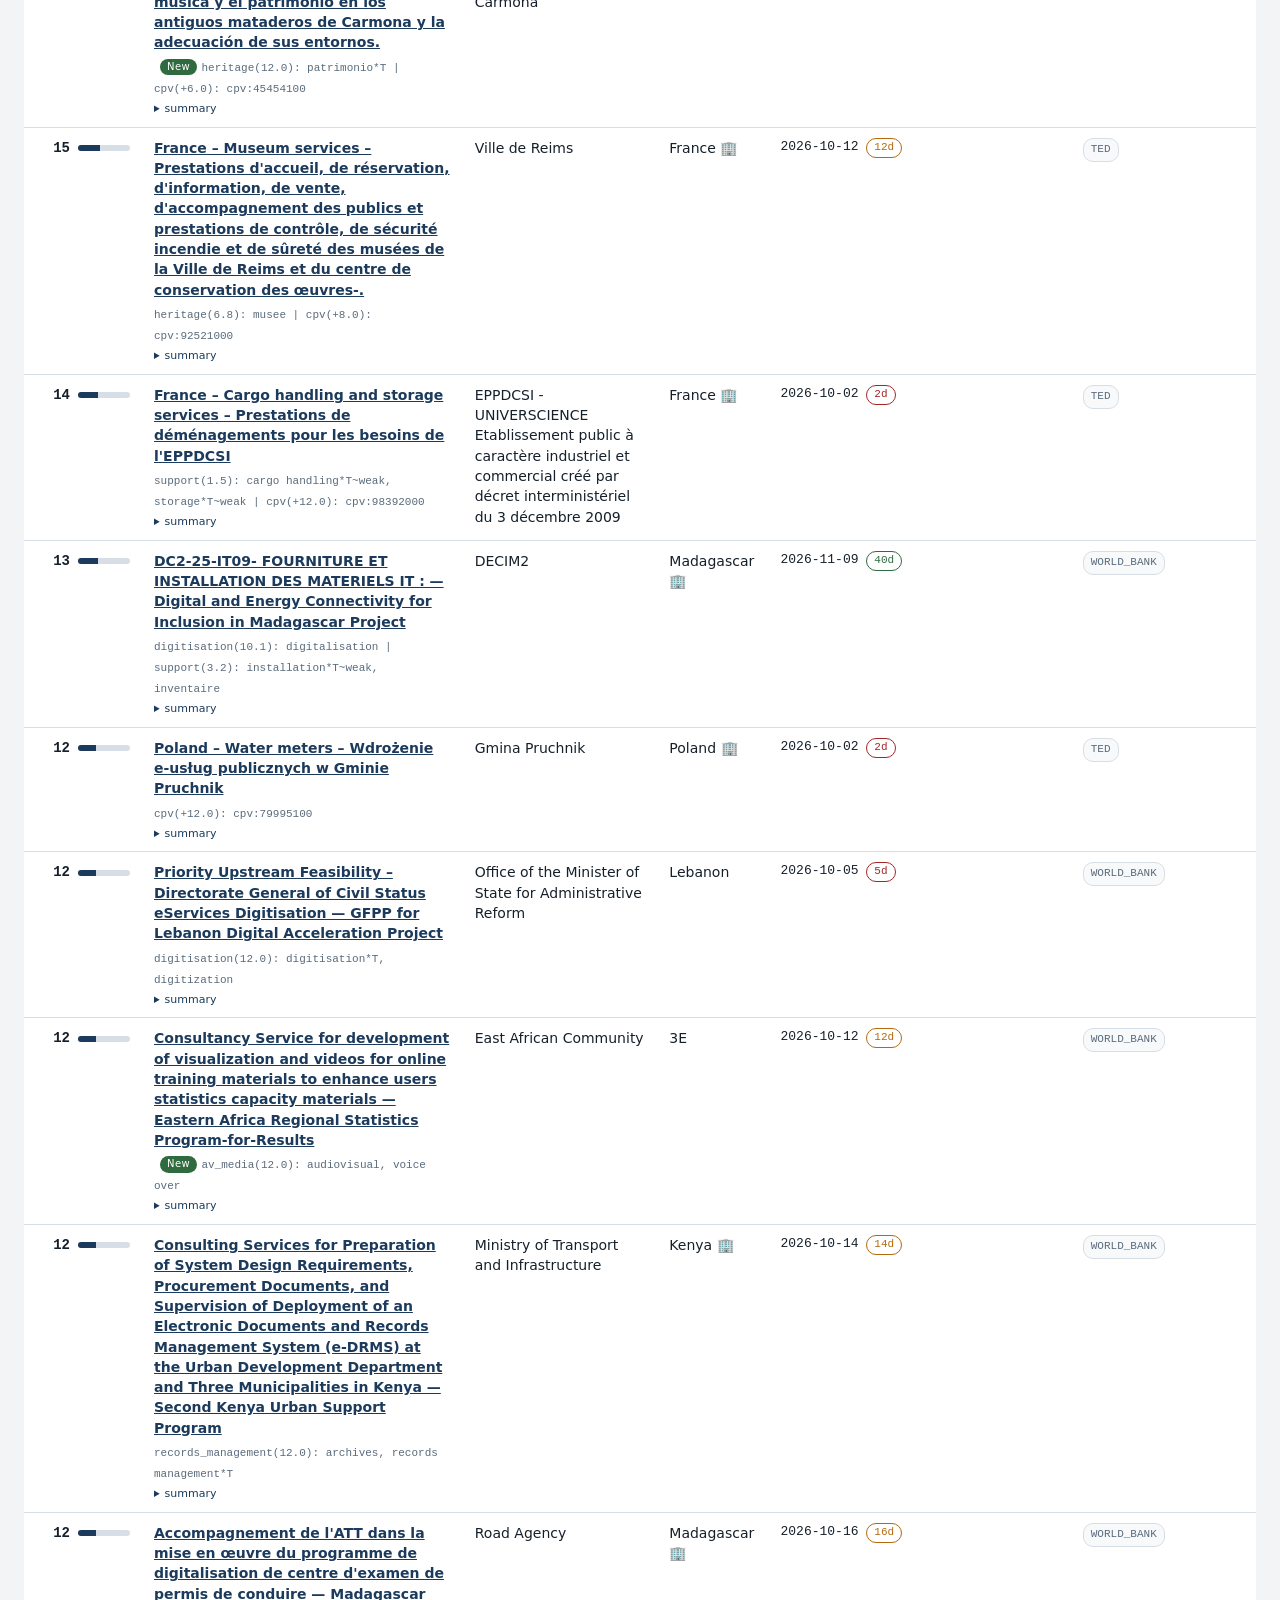
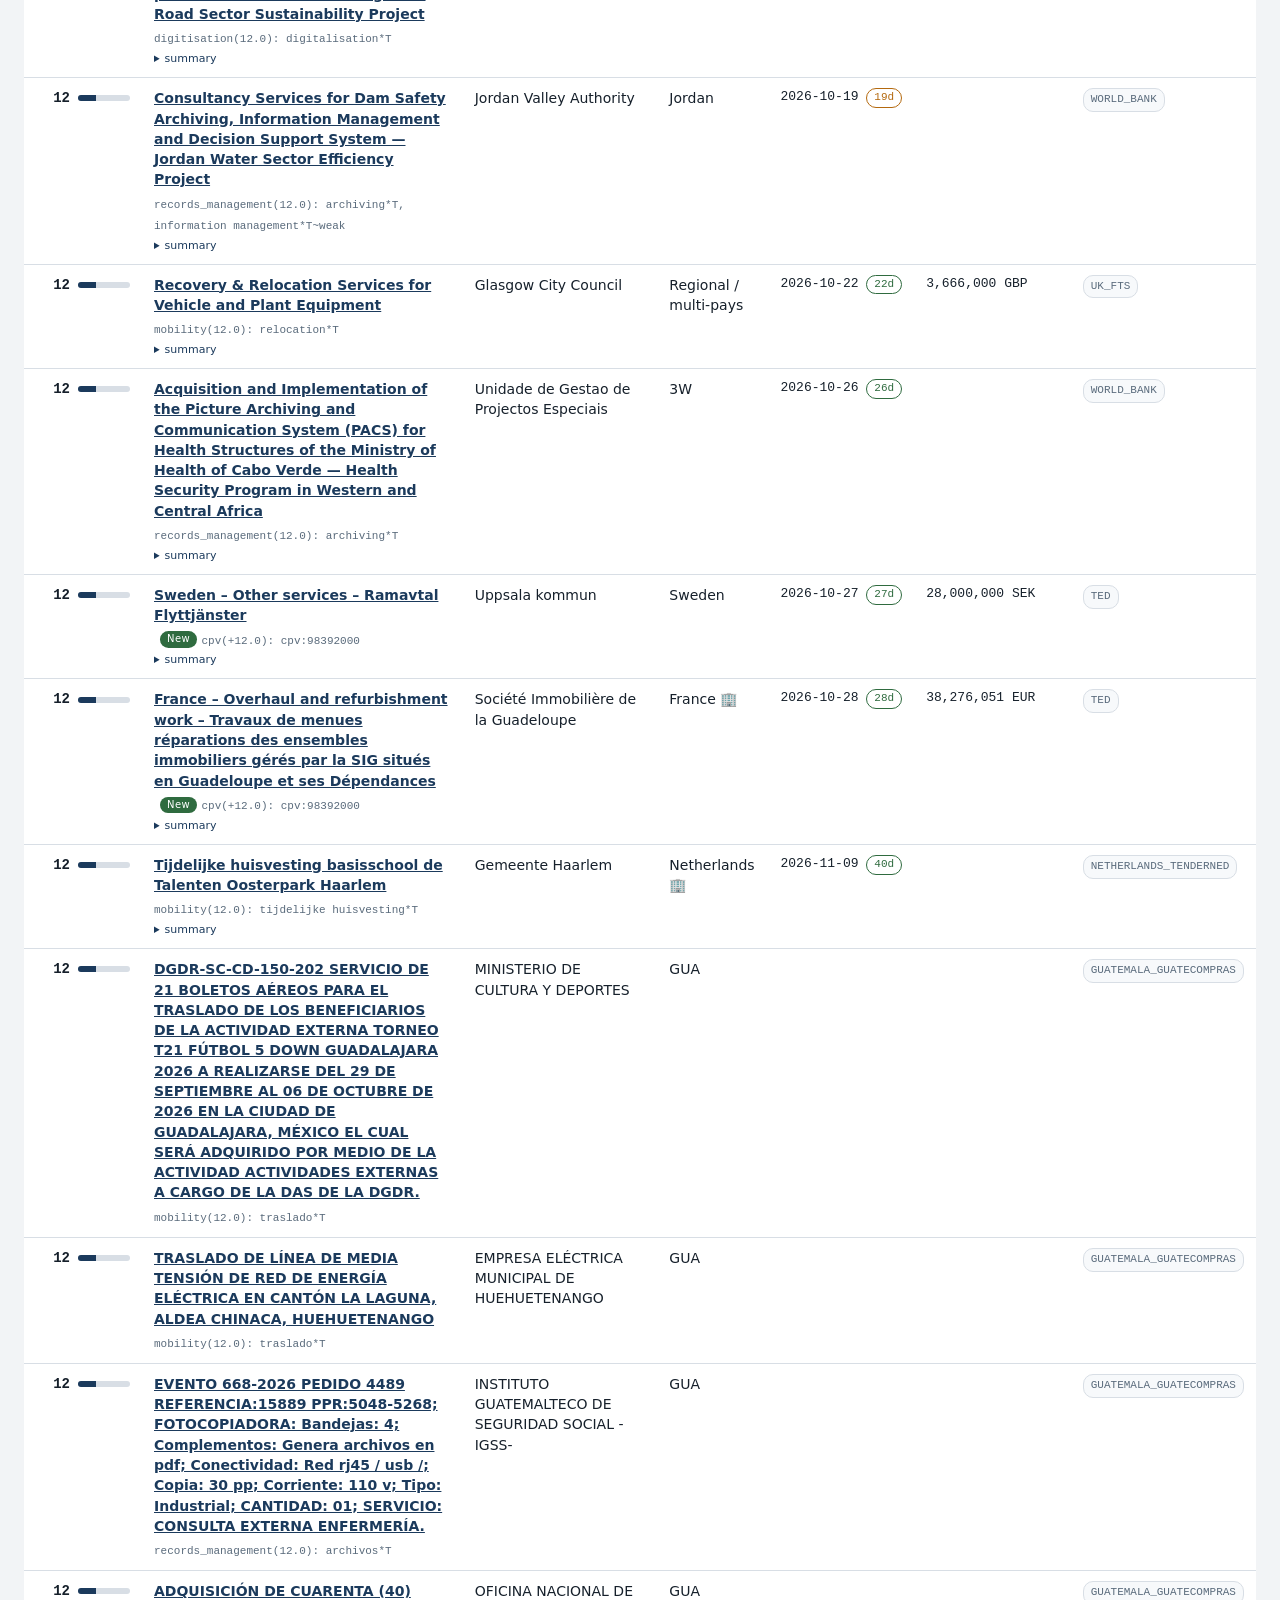
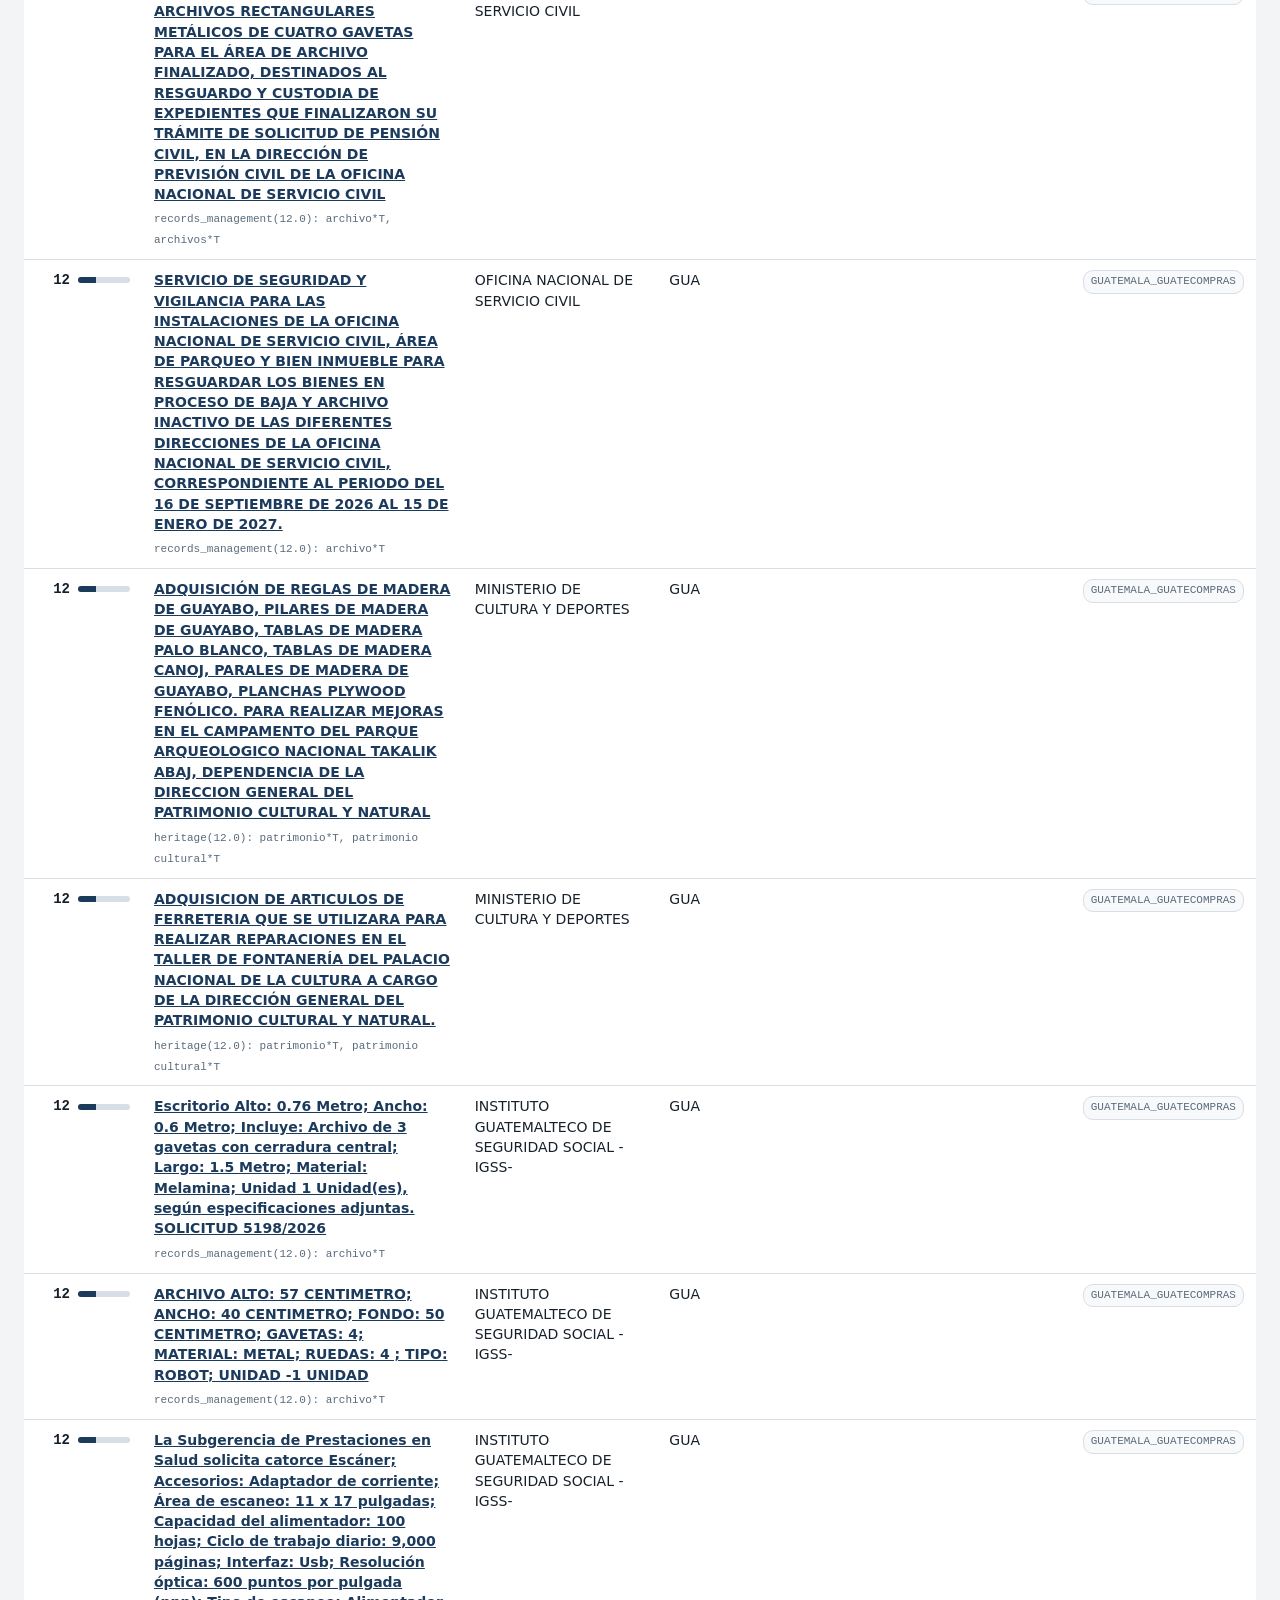
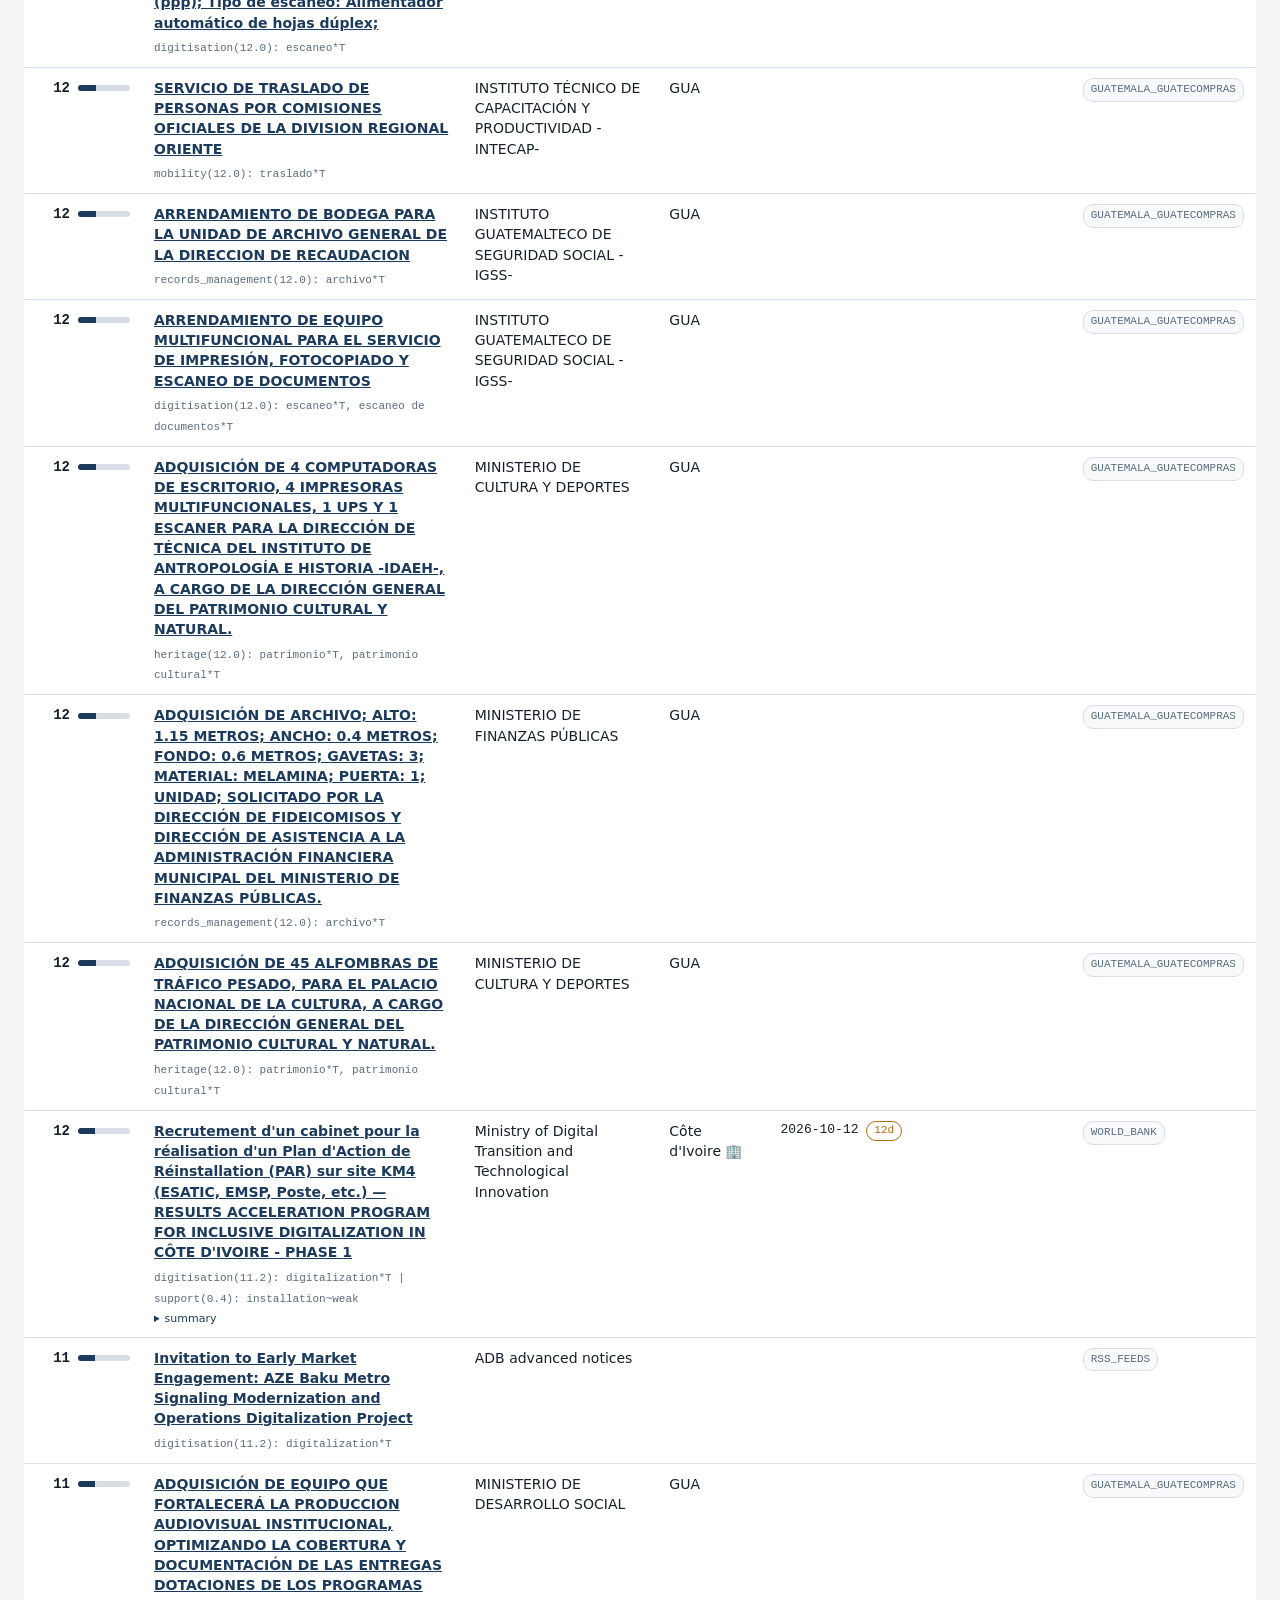
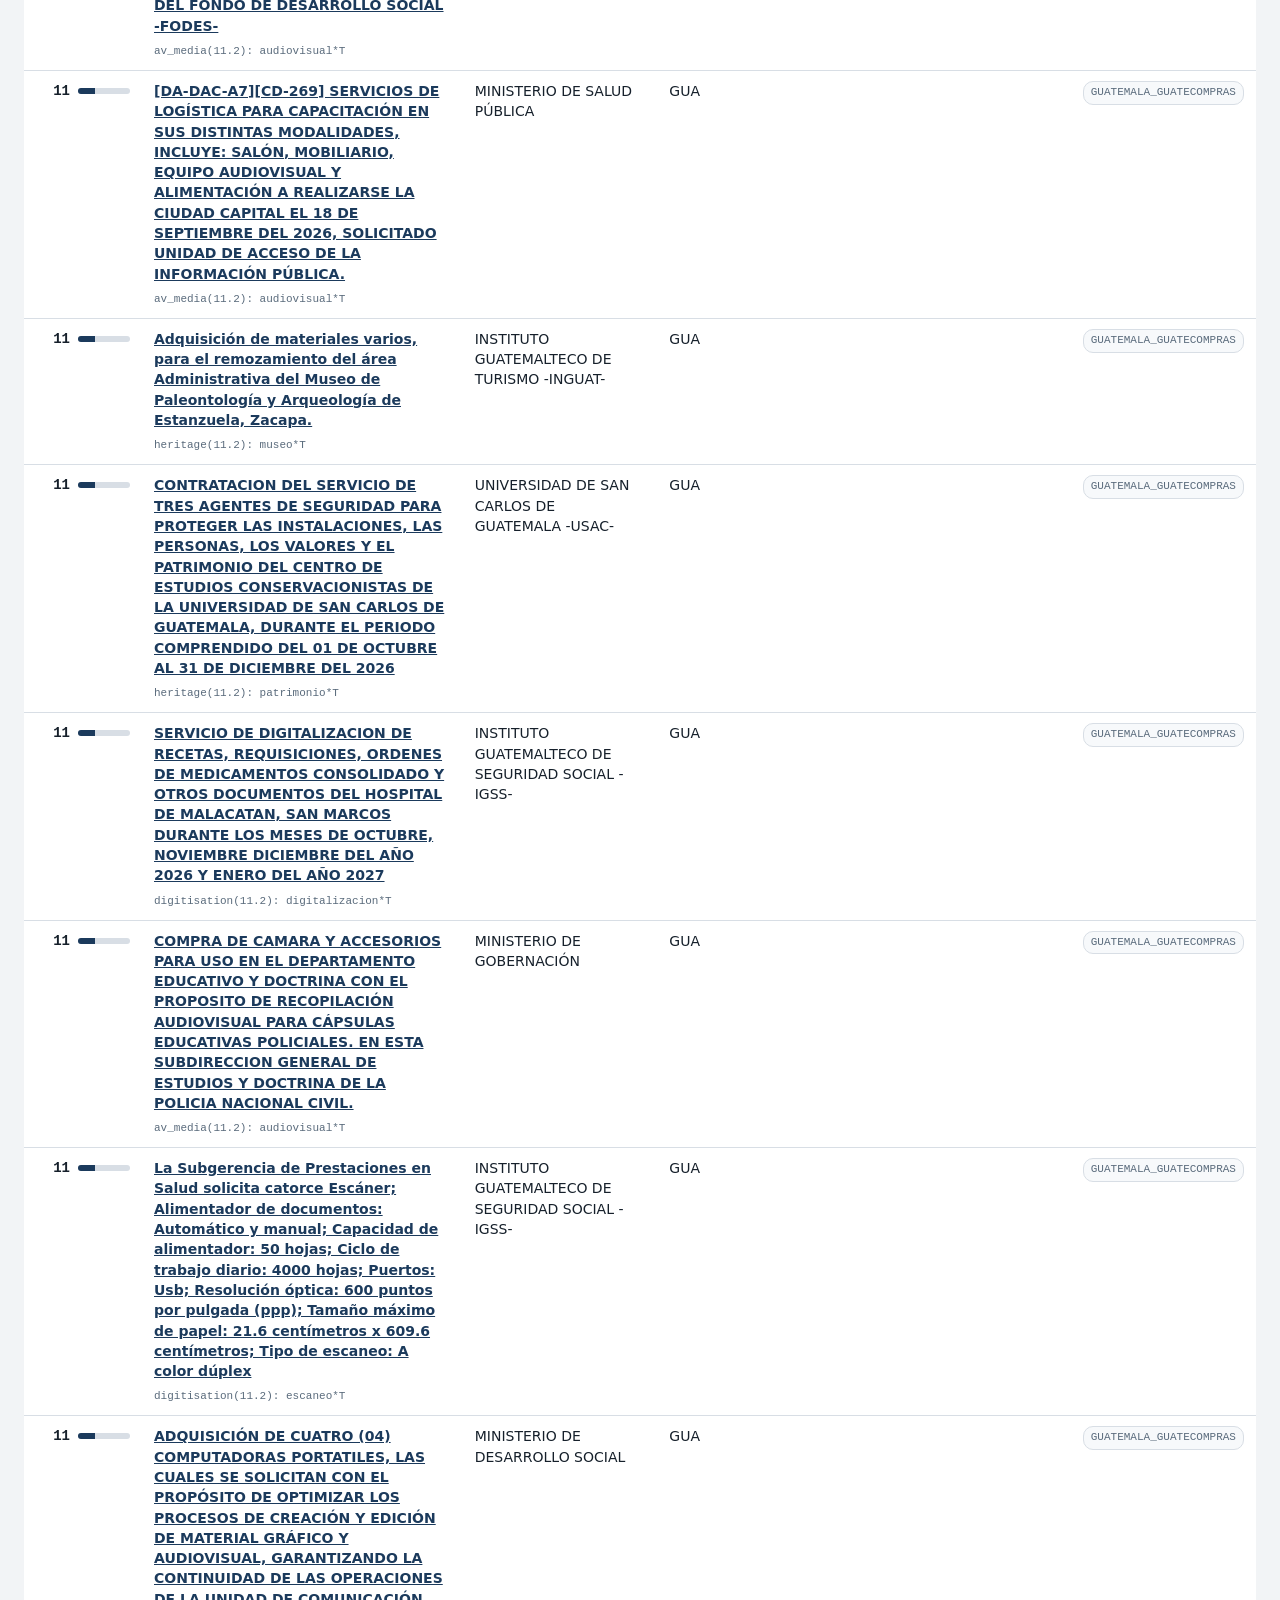
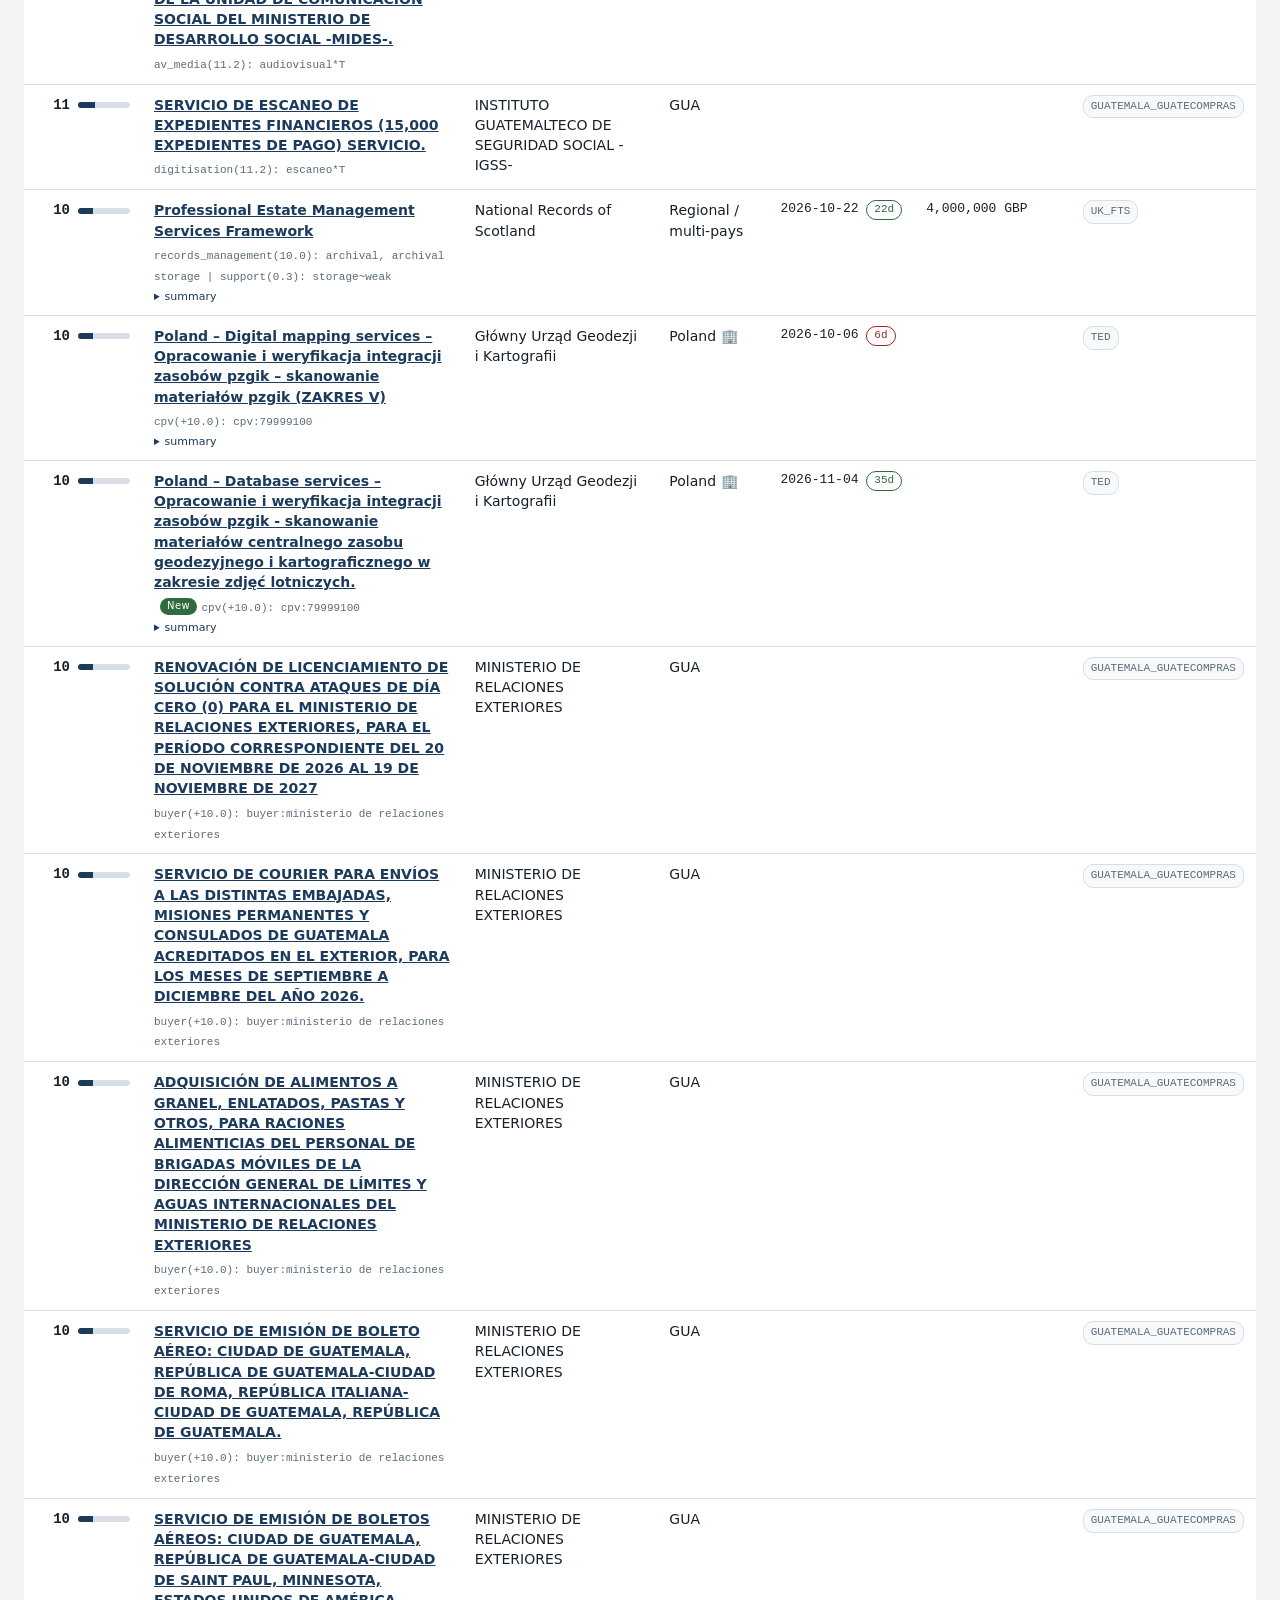
==== commit f592b9d6: "Add branch-country badge and filter using Mobilitas_Branches_ALL_.csv (115 countries)" ====
--- a/site/index.html
+++ b/site/index.html
@@ -29,6 +29,7 @@
   <label for="src">Source</label>
   <select id="src"><option value="">all</option></select>
   <label class="check"><input type="checkbox" id="urgent-only"> Closing ≤ 7 days</label>
+  <label class="check"><input type="checkbox" id="branch-only"> 🏢 Branch countries only</label>
   <span class="count" id="count"></span>
   <button id="health-toggle" type="button">Source status</button>
 </div>
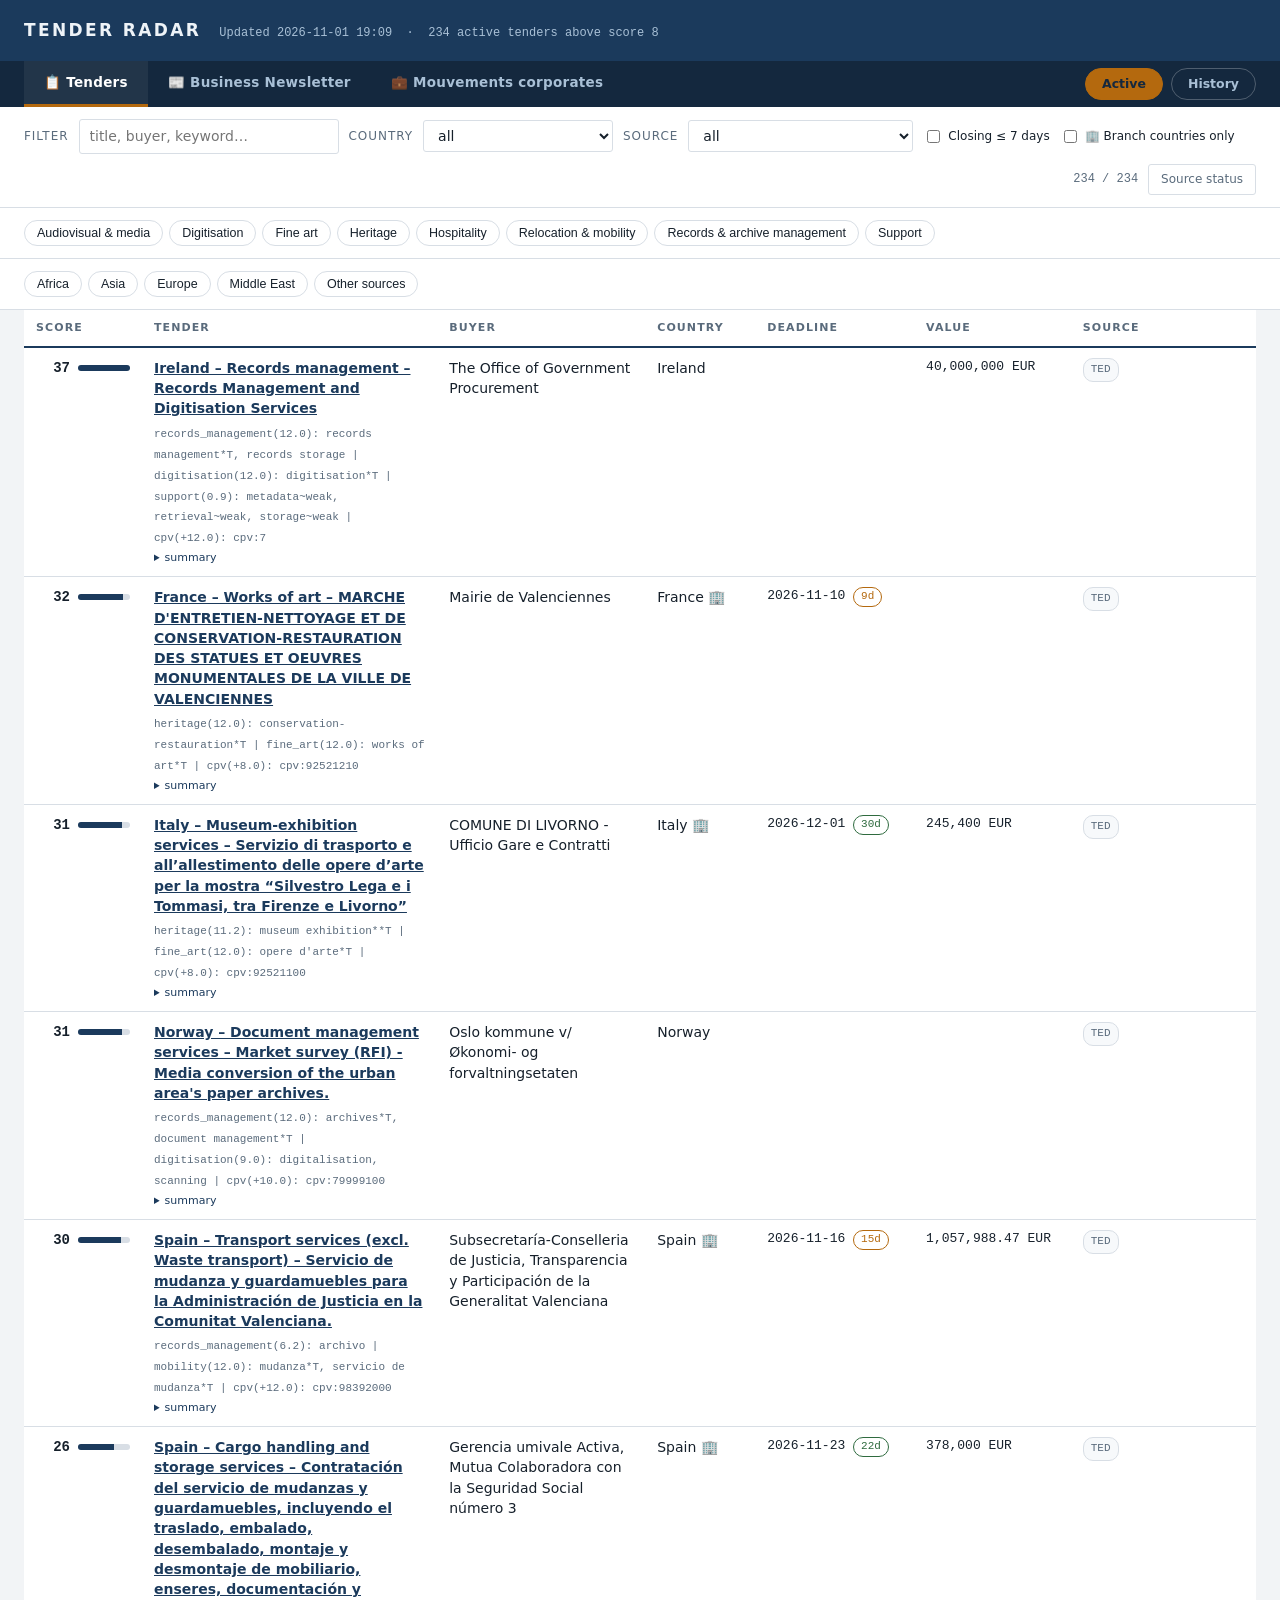
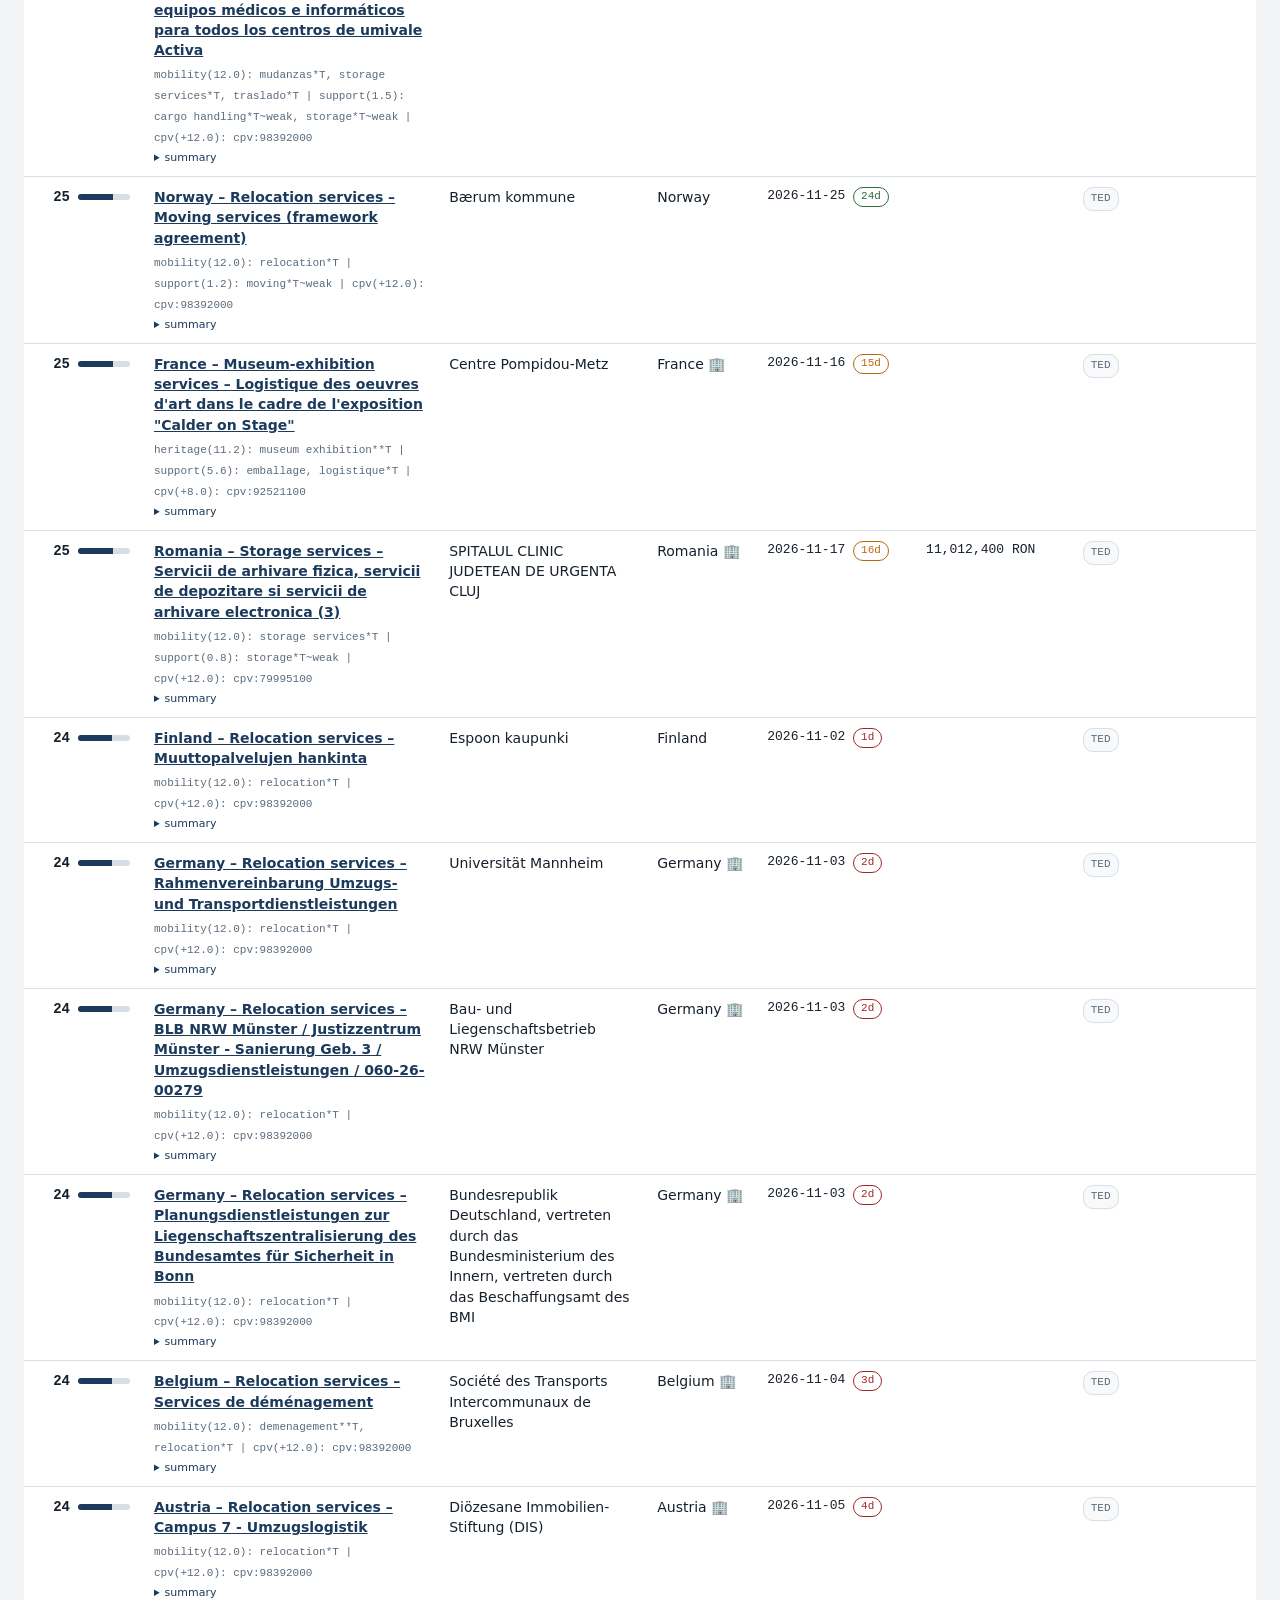
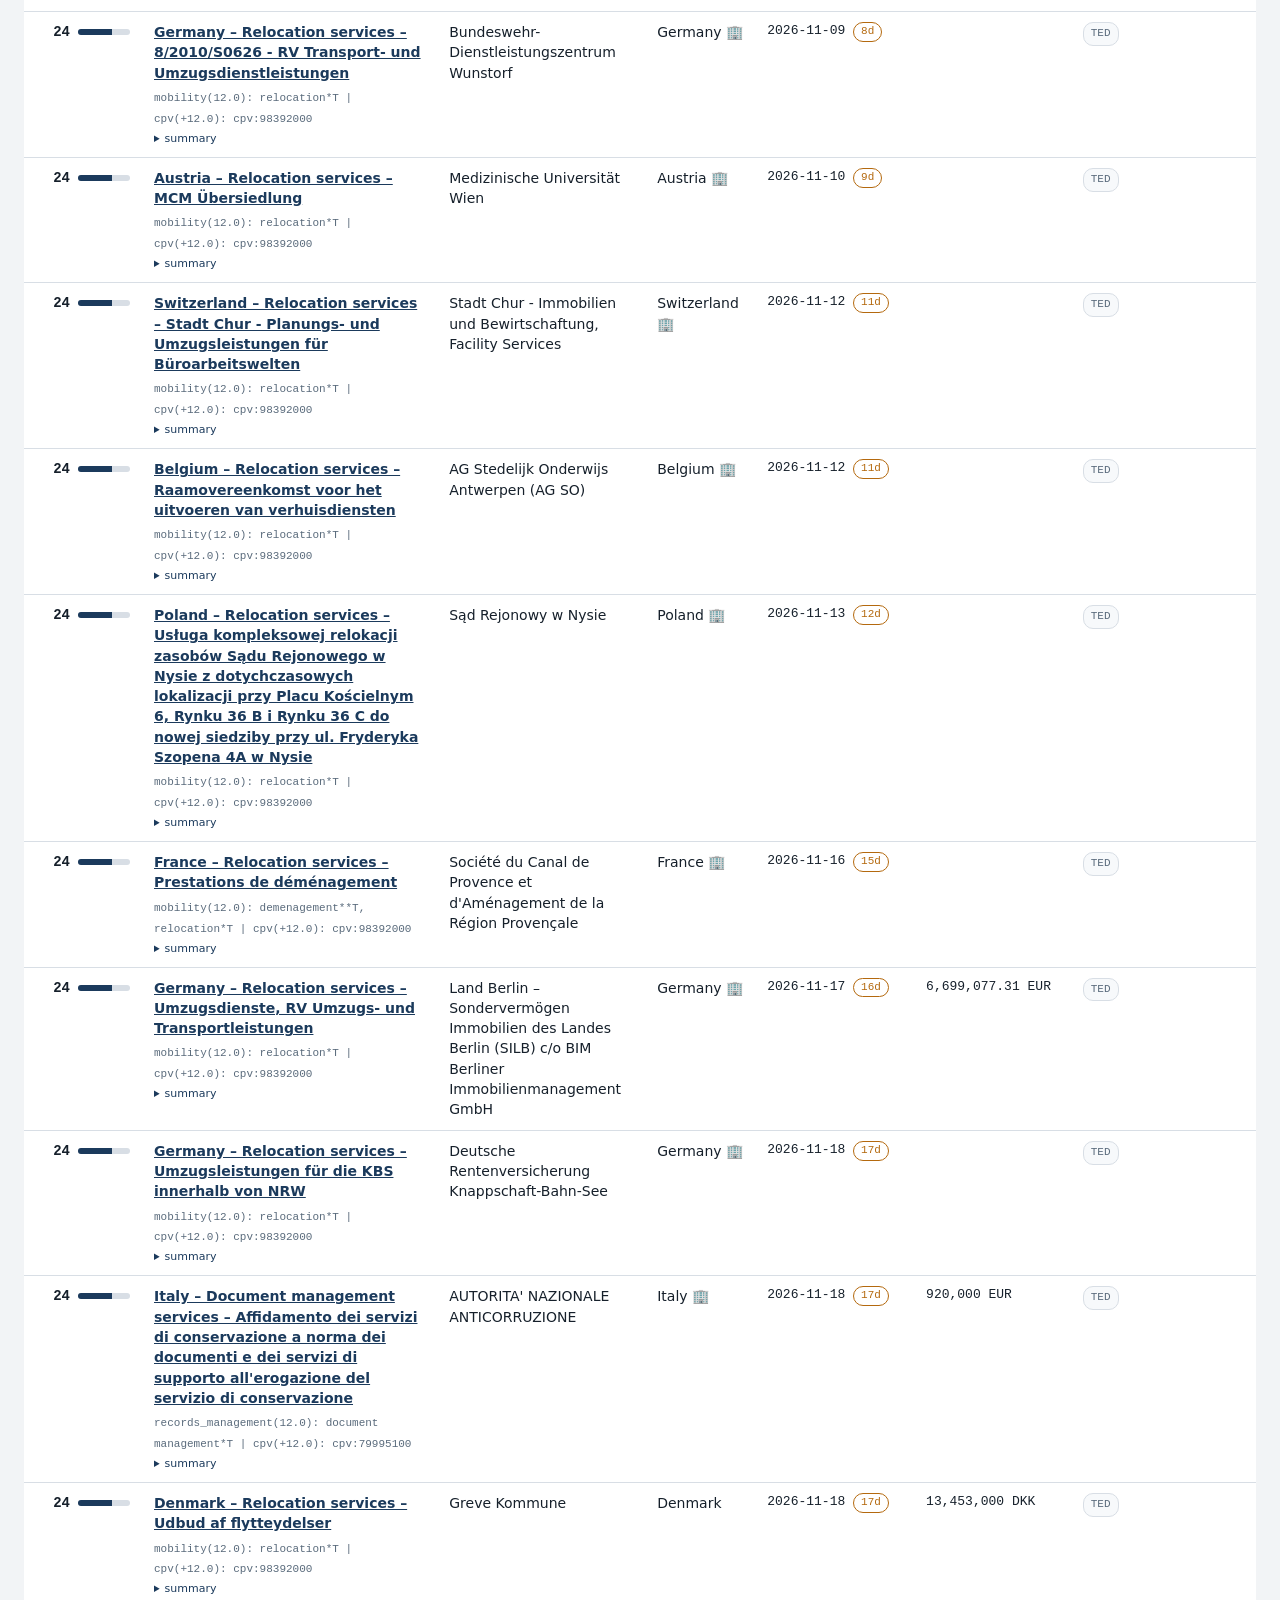
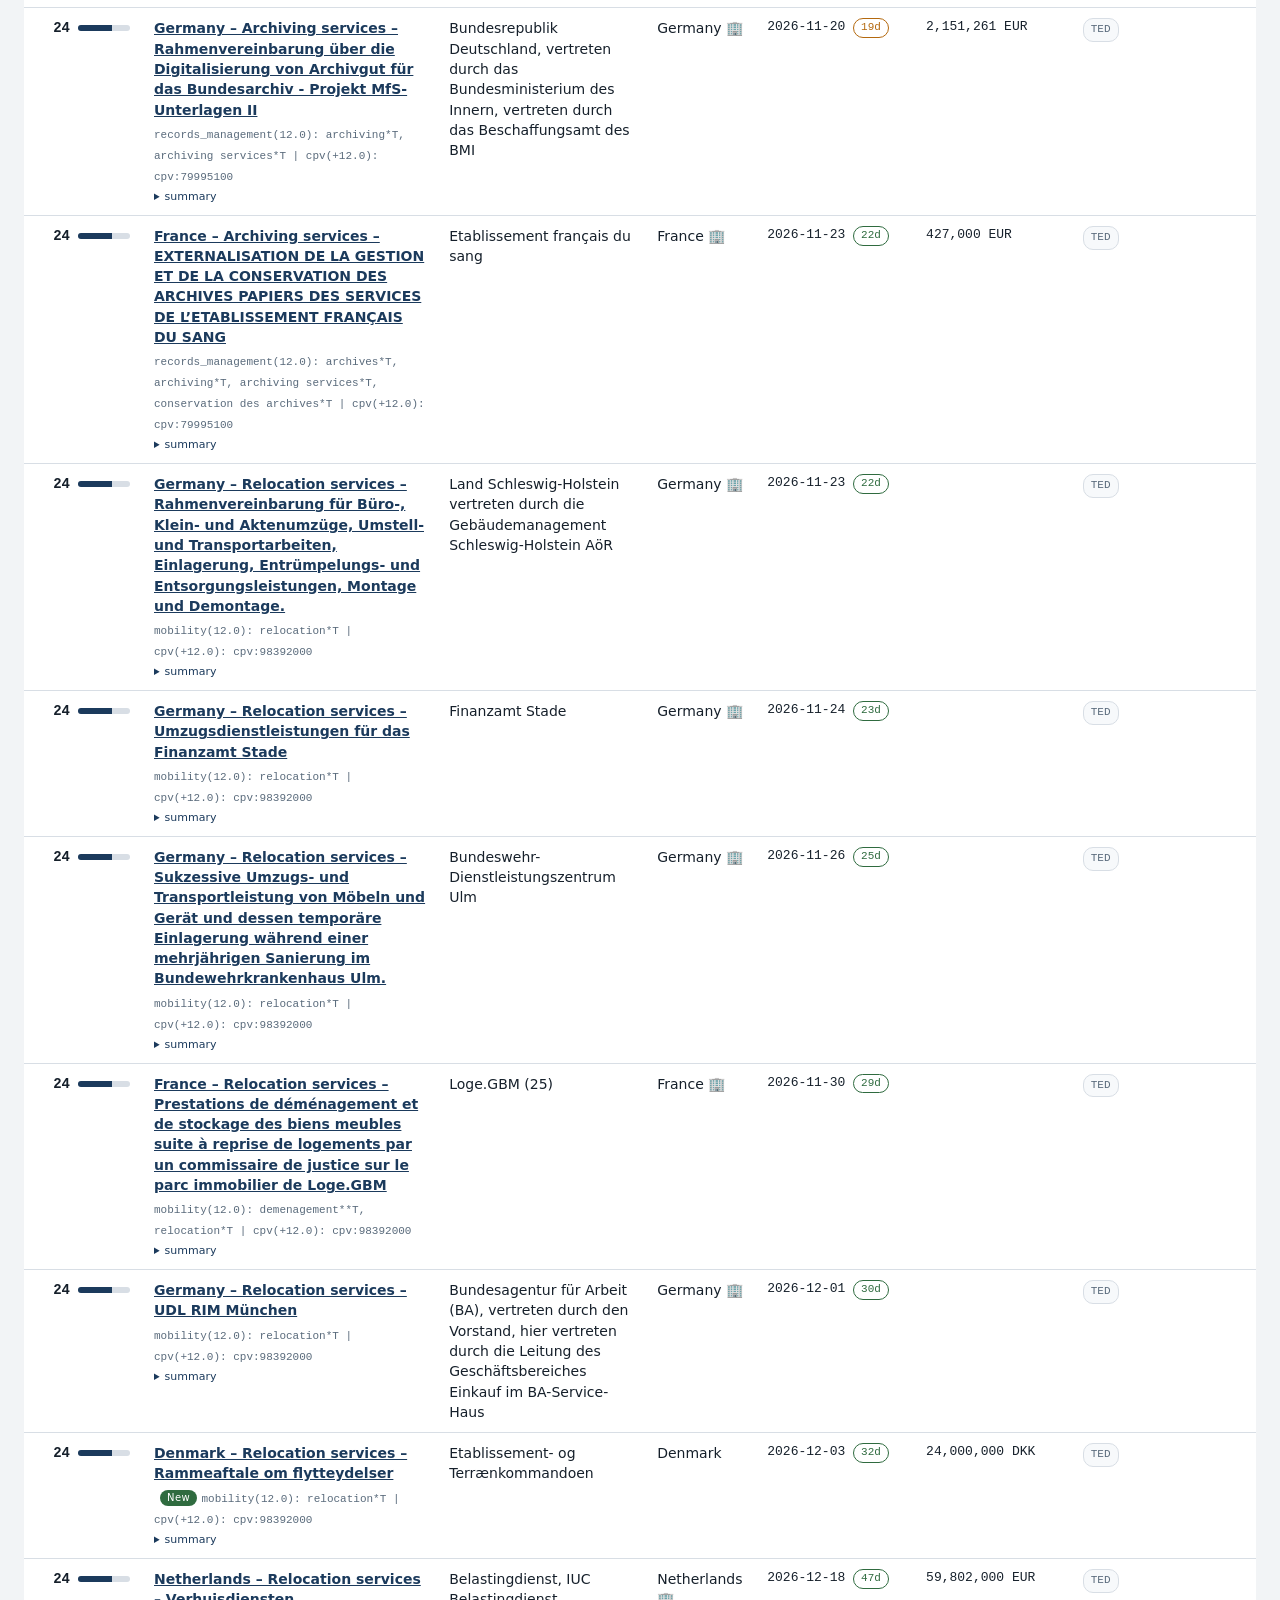
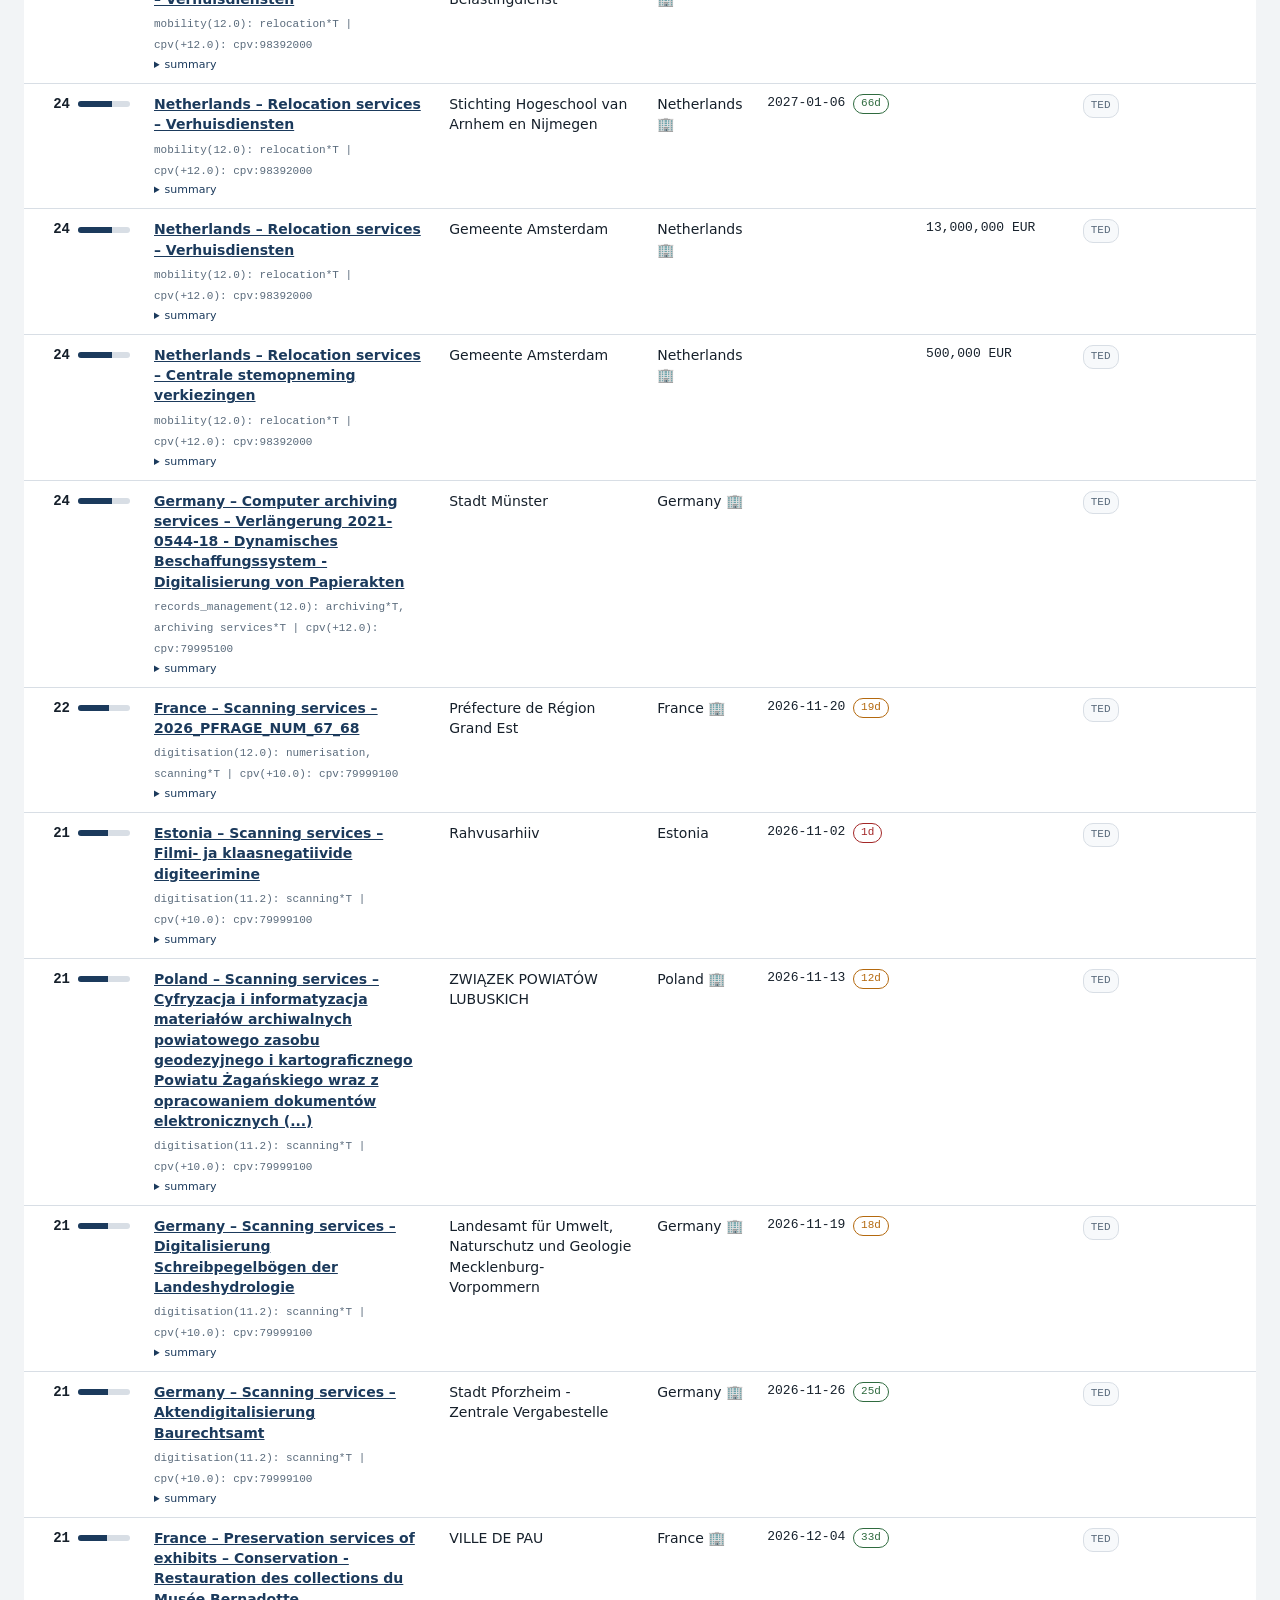
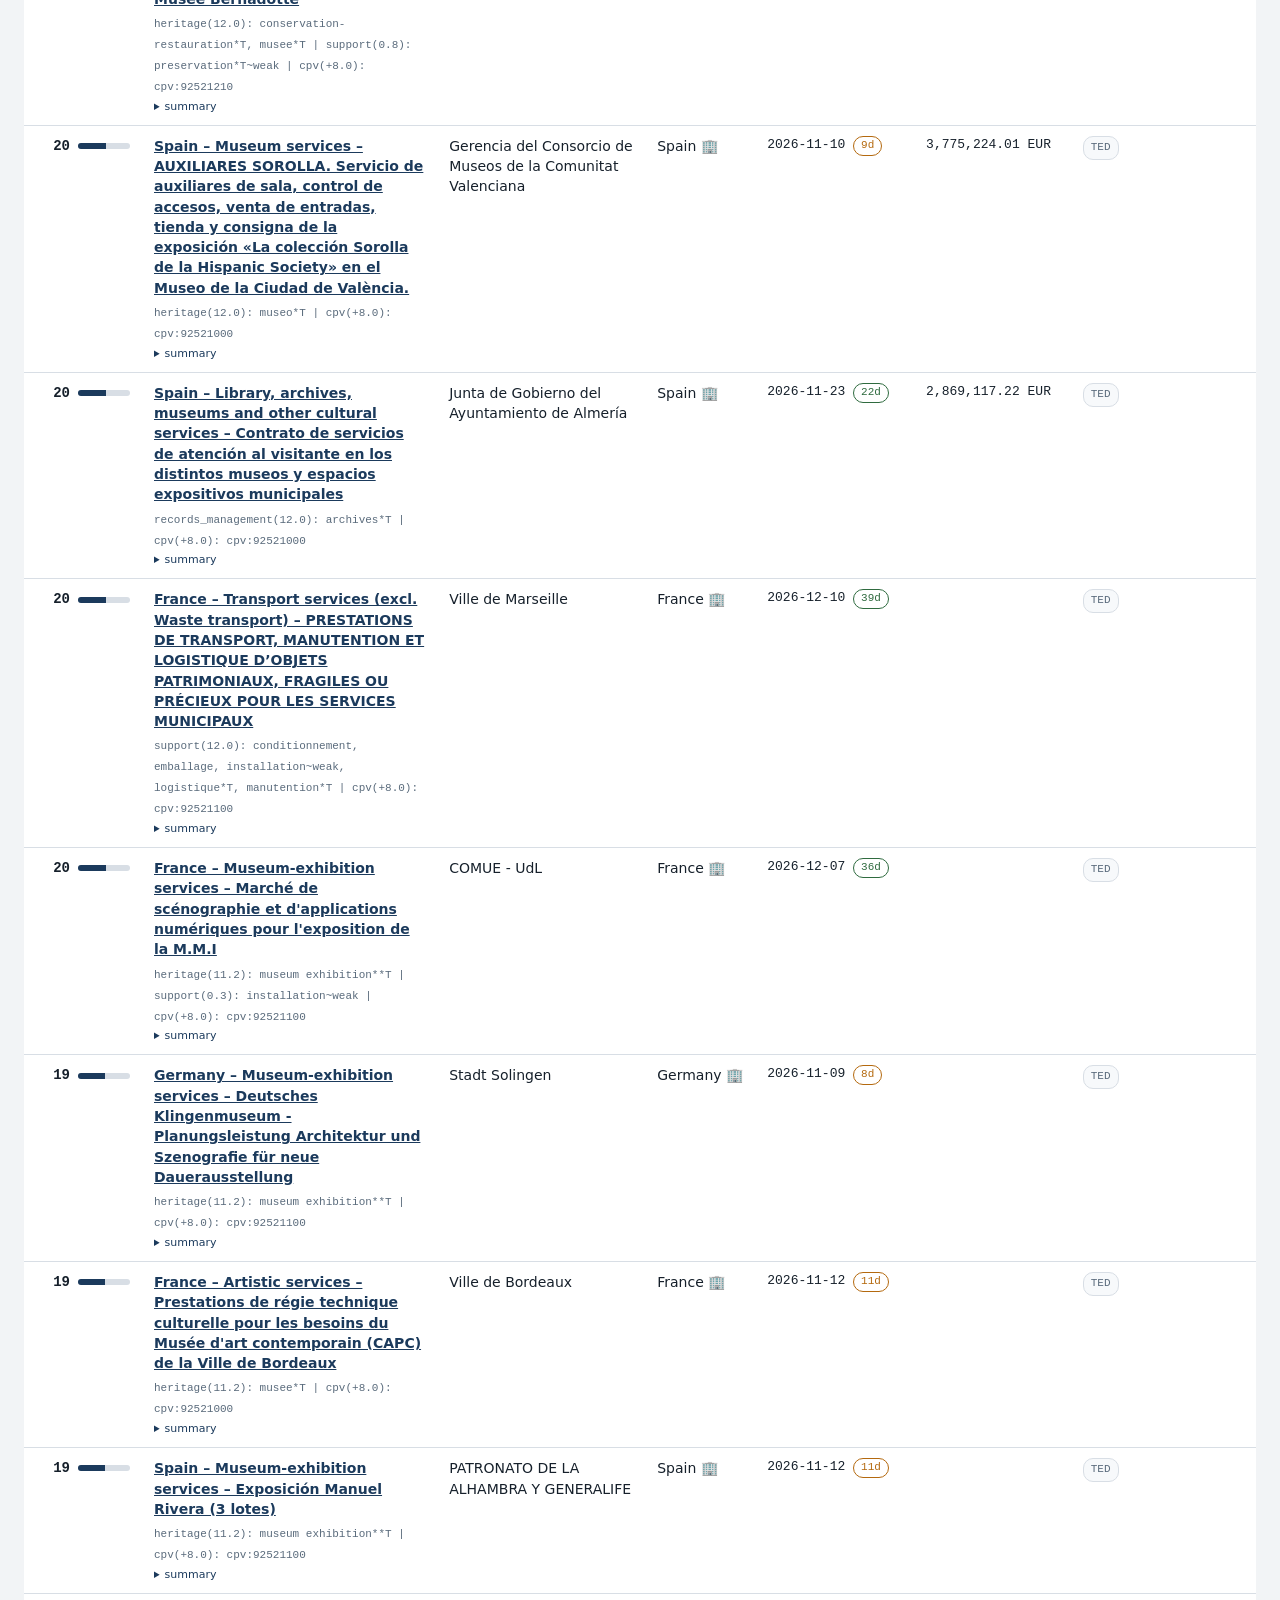
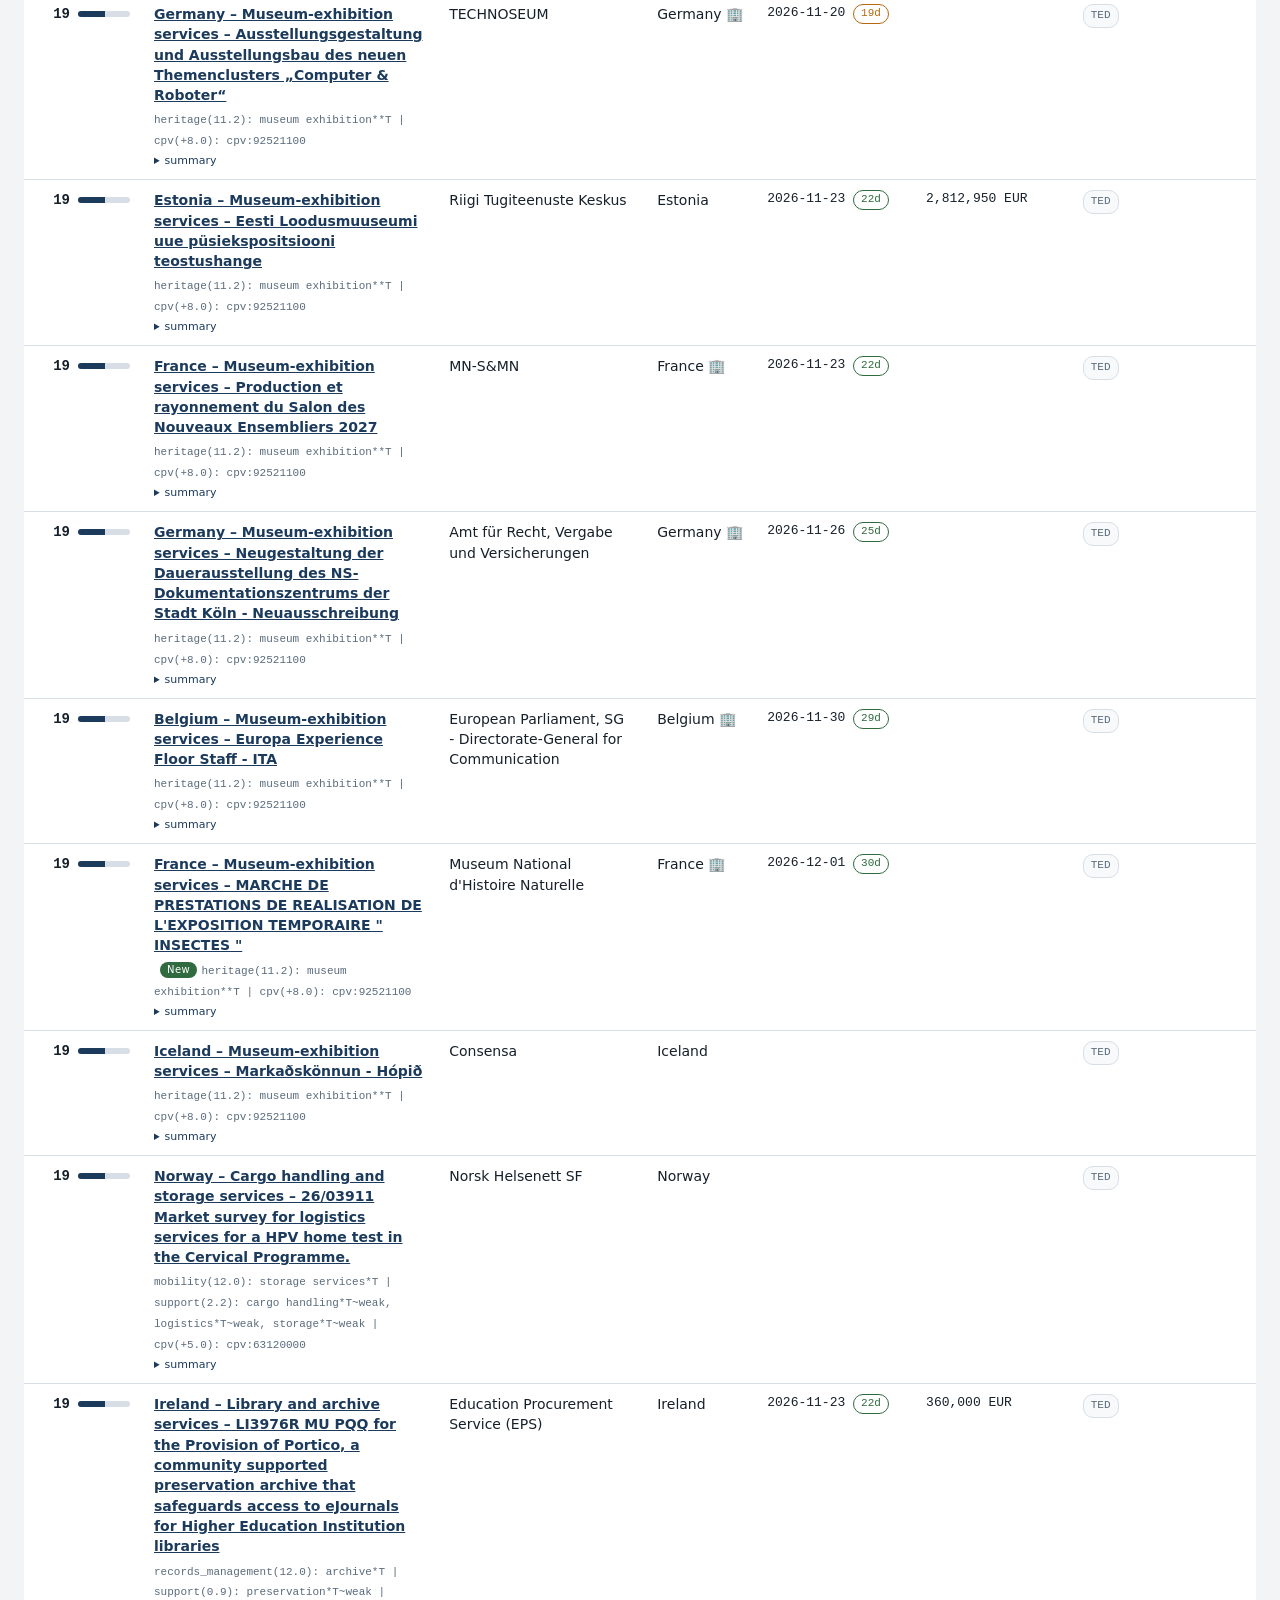
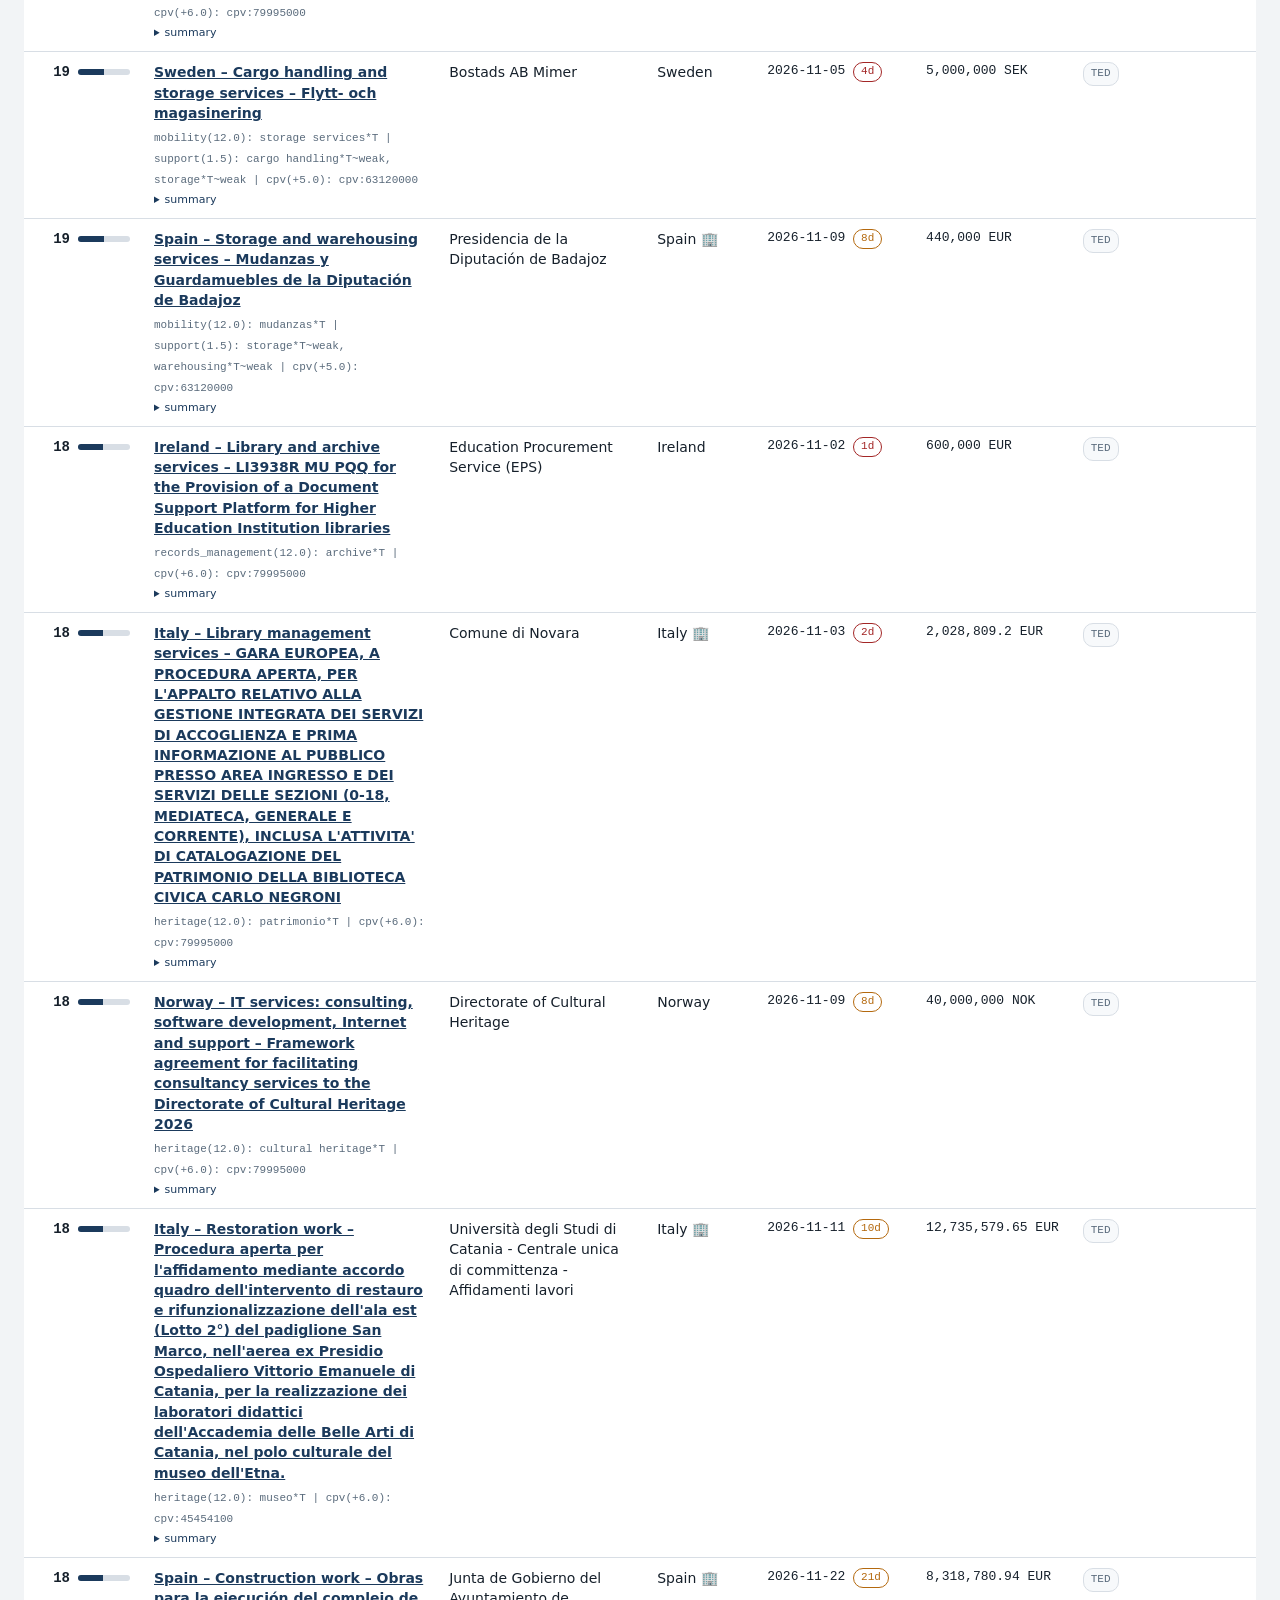
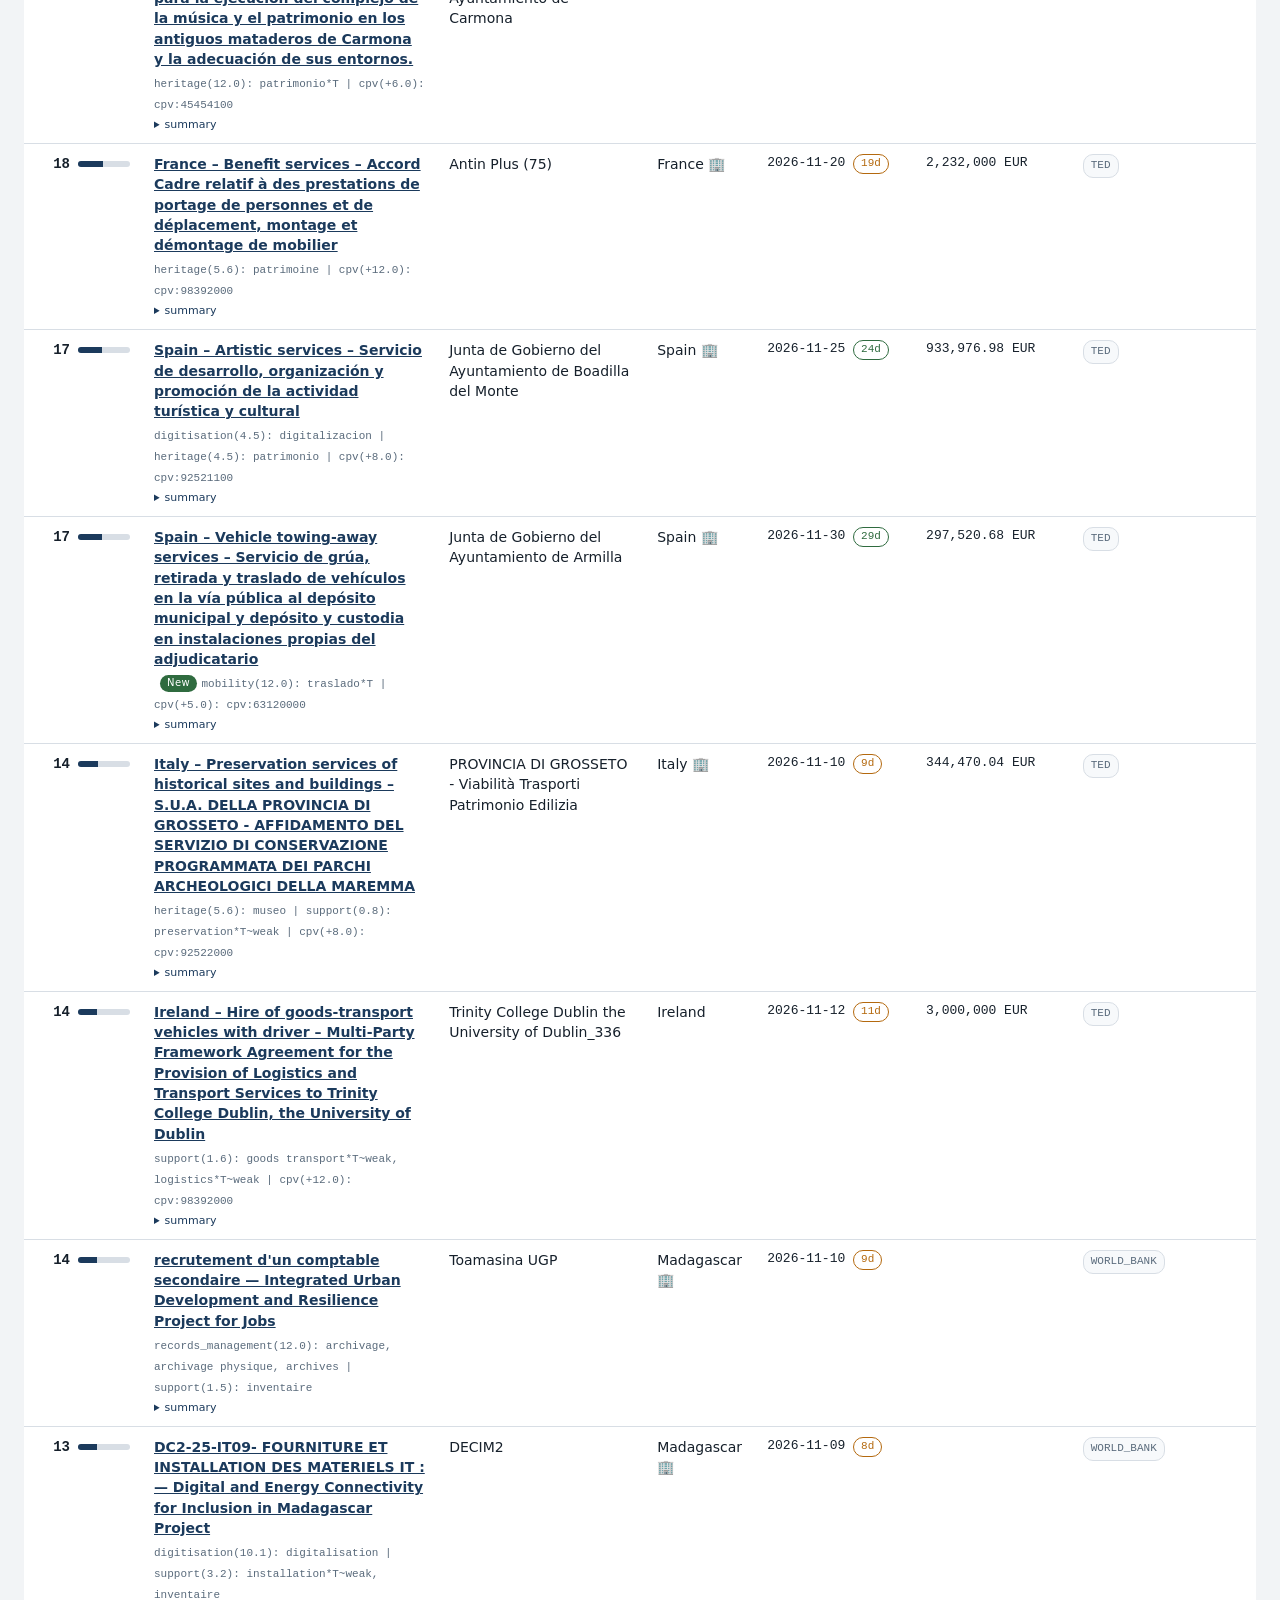
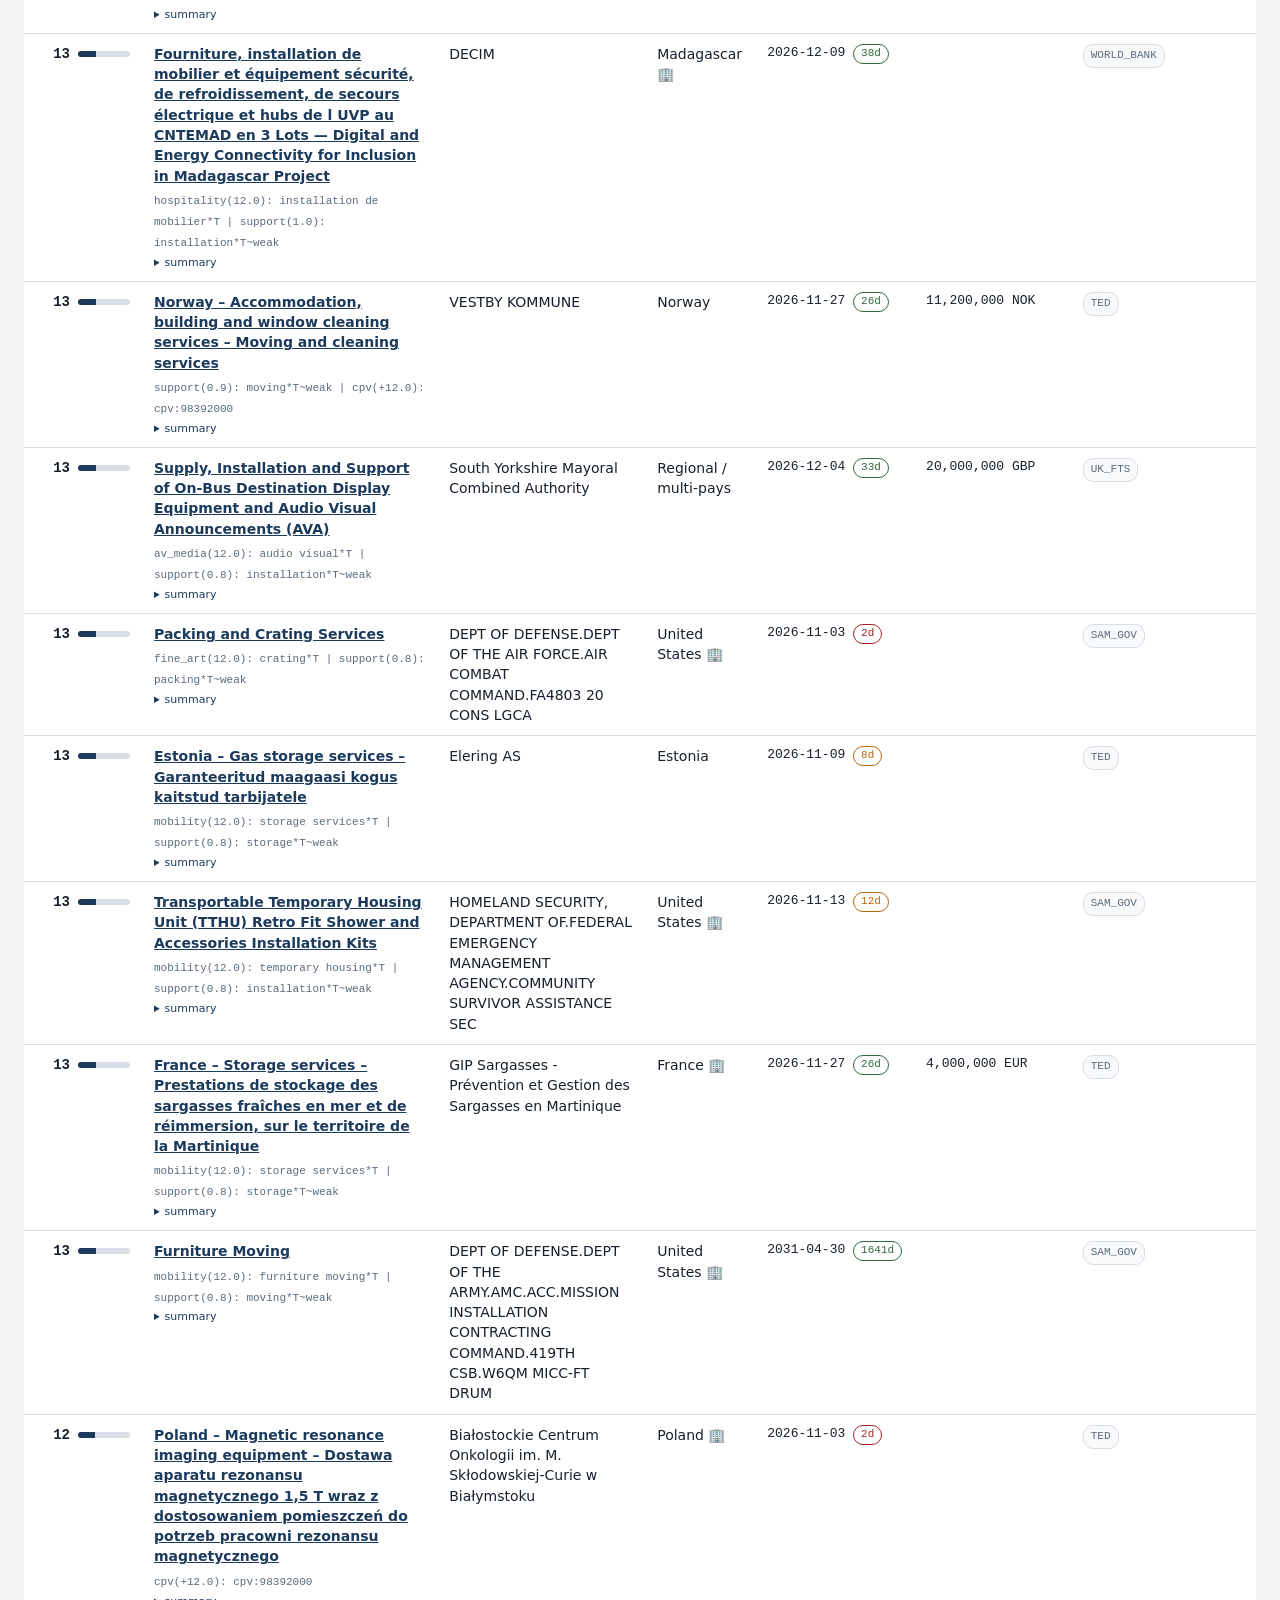
==== commit a907ae48: "Add "Mouvements corporates" section (scored executive moves) New page site/moves.html with filters, " ====
--- a/site/index.html
+++ b/site/index.html
@@ -14,6 +14,7 @@
 <nav class="site-tabs">
   <a href="index.html" class="active">📋 Tenders</a>
   <a href="newsletter.html">📰 Business Newsletter</a>
+  <a href="moves.html">💼 Mouvements corporates</a>
   <span class="tabs-sep" aria-hidden="true"></span>
   <button id="subtab-active" class="on" onclick="showSubtab('active')">Active</button>
   <button id="subtab-history" onclick="showSubtab('history')">History</button>
--- a/site/style.css
+++ b/site/style.css
@@ -124,3 +124,7 @@
   .toolbar input[type=search] { min-width: 140px; flex: 1; }
   thead th { position: static; }
 }
+@media (max-width: 900px) {
+  nav.site-tabs { overflow-x: auto; }
+  nav.site-tabs a, nav.site-tabs button { white-space: nowrap; flex: none; }
+}
